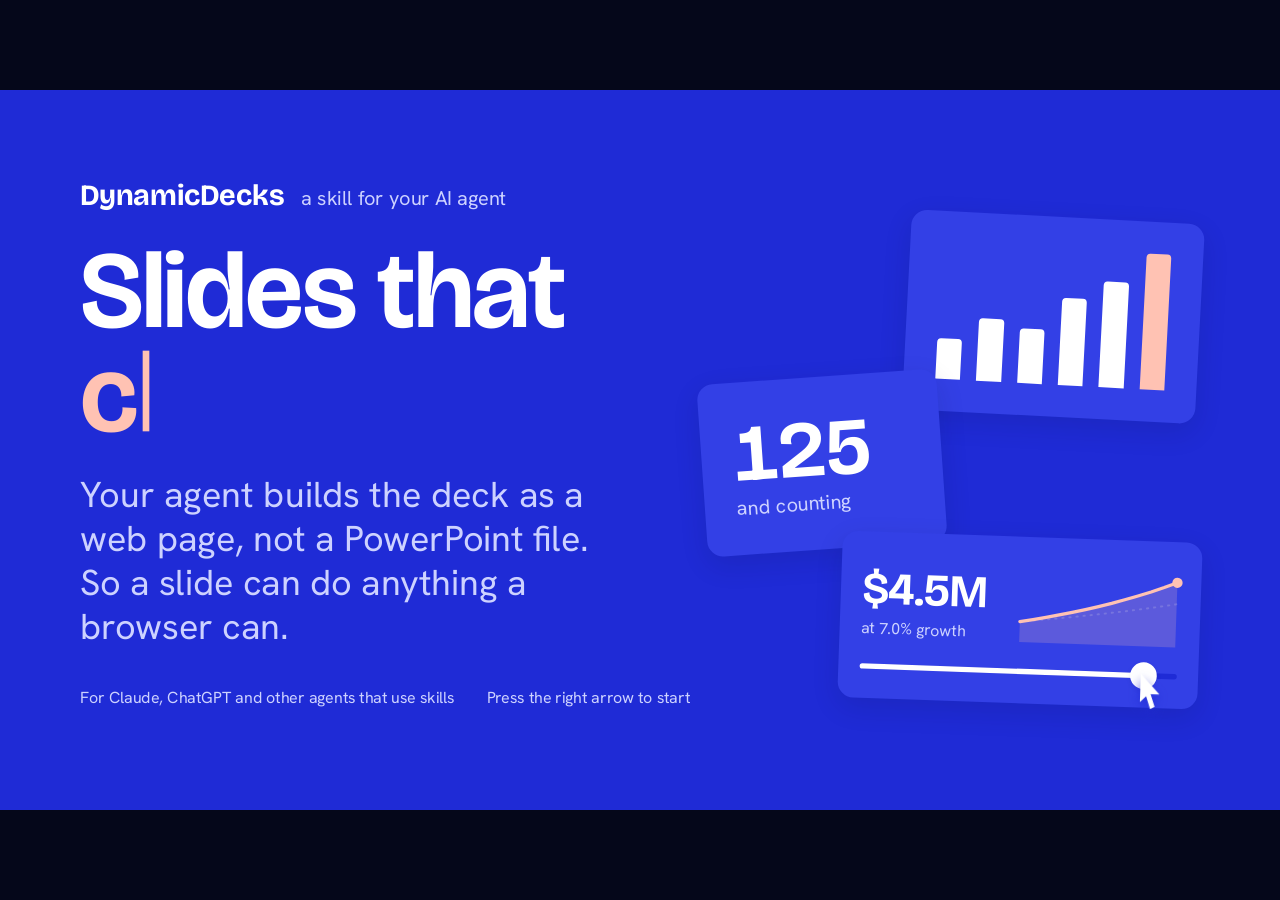
==== examples/dynamic-decks-showcase.html @ 0b154766 "Carry the footer and slide number from the slide master (1.2, item 1) The footer was always "label l" ====
<!doctype html>
<html lang="en" data-theme="default" data-variant="light" data-variants="light dark" data-icons="lucide">
<head>
<meta charset="utf-8">
<meta name="viewport" content="width=device-width, initial-scale=1">
<title>DynamicDecks</title>
<meta name="generator" content="DynamicDecks 1.1.0">
<meta name="deck:footer" content="DynamicDecks">
<meta name="deck:theme" content="default">
<meta name="deck:variant" content="light">
<meta name="deck:icons" content="lucide">
<link rel="icon" href="data:,">
<!-- Built with DynamicDecks 1.1.0. Engine and layouts: MIT License, Copyright (c) 2026 The DynamicDecks authors. The slides are the work of the deck's author. -->
<!-- Icons: Lucide (lucide.dev), ISC License, Copyright (c) Lucide Icons and Contributors -->
<!-- Fonts: Bricolage Grotesque, Hanken Grotesk, JetBrains Mono. SIL Open Font License 1.1 (see fonts/OFL.txt). Free to embed and share. -->
<!-- deck:engine-css --><style id="deck-engine-css">
html, body {
  margin: 0;
  width: 100%;
  height: 100%;
  overflow: hidden;
  background: var(--color-letterbox, #000);
}
body { -webkit-text-size-adjust: 100%; text-size-adjust: 100%; }
.deck {
  position: fixed;
  left: 50%;
  top: 50%;
  width: 1920px;
  height: 1080px;
  overflow: hidden;
  transform: translate(-50%, -50%) scale(var(--deck-scale, 1));
  transform-origin: center center;
  visibility: hidden;            
  contain: layout style;
}
html.deck-ready .deck { visibility: visible; }
.slide {
  position: absolute;
  inset: 0;
  box-sizing: border-box;
  overflow: hidden;
  opacity: 0;
  visibility: hidden;
  z-index: 0;
}
.slide.is-active {
  opacity: 1;
  visibility: visible;
  z-index: 2;
  transition: opacity var(--dur-slide, 0ms) var(--ease-standard, ease);
}
.slide.is-leaving { opacity: 1; visibility: visible; z-index: 1; }
.slide > aside.notes,
.slide > style,
.slide > script { display: none !important; }
[data-step] {
  transition:
    opacity var(--dur-base, 400ms) var(--ease-out, ease-out),
    transform var(--dur-base, 400ms) var(--ease-out, ease-out),
    visibility 0s;
}
[data-step]:not(.is-step-shown) {
  opacity: 0;
  visibility: hidden;
  transform: translateY(var(--space-2, 16px));
  transition: none;
}
[data-step][data-anim]:not(.is-step-shown) { transform: none; }
[data-steps-focus] > [data-step].is-step-shown:not(.is-step-current) {
  opacity: var(--step-dim-opacity, 0.4);
}
html.deck-rest .slide,
html.deck-rest .slide *,
html.deck-rest .slide *::before,
html.deck-rest .slide *::after,
html.deck-no-motion .slide,
html.deck-no-motion .slide *,
html.deck-no-motion .slide *::before,
html.deck-no-motion .slide *::after,
.slide.is-rest,
.slide.is-rest *,
.slide.is-rest *::before,
.slide.is-rest *::after {
  animation: none !important;
  transition: none !important;
}
html.deck-rest [data-step] {
  opacity: 1 !important;
  visibility: visible !important;
  transform: none !important;
}
html.deck-rest [data-steps-focus] > [data-step] { opacity: 1 !important; }
.deck-progress {
  position: absolute;
  left: 0; right: 0; bottom: 0;
  height: var(--progress-height, 6px);
  z-index: 5;
  pointer-events: none;
  background: var(--progress-track, transparent);
}
.deck-progress-bar {
  height: 100%;
  width: 100%;
  transform-origin: left center;
  transform: scaleX(var(--deck-progress, 0));
  background: var(--progress-color, var(--color-accent, currentColor));
  transition: transform var(--dur-base, 300ms) var(--ease-out, ease-out);
}
.deck[data-progress="off"] .deck-progress,
.deck.is-chrome-hidden .deck-progress,
html.deck-embed .deck-progress,
html.deck-rest .deck-progress { display: none; }
html.deck-hide-cursor, html.deck-hide-cursor * { cursor: none !important; }
.deck-ui {
  --ui-bg: #14161b;
  --ui-panel: #1e2128;
  --ui-line: #343946;
  --ui-text: #f1f3f7;
  --ui-muted: #a3aabb;
  --ui-accent: #8fb4ff;
  font: 400 15px/1.5 system-ui, -apple-system, "Segoe UI", Roboto, sans-serif;
  color: var(--ui-text);
  letter-spacing: 0;
}
.deck-ui *, .deck-ui *::before, .deck-ui *::after { box-sizing: border-box; }
.deck-ui button {
  font: inherit;
  color: var(--ui-text);
  background: var(--ui-panel);
  border: 1px solid var(--ui-line);
  border-radius: 8px;
  padding: 6px 12px;
  cursor: pointer;
}
.deck-ui button:hover { border-color: var(--ui-accent); }
.deck-ui button:focus-visible { outline: 2px solid var(--ui-accent); outline-offset: 2px; }
.deck-ui kbd {
  display: inline-block;
  min-width: 1.6em;
  padding: 1px 6px;
  border: 1px solid var(--ui-line);
  border-bottom-width: 2px;
  border-radius: 6px;
  background: var(--ui-panel);
  font: 600 12px/1.5 ui-monospace, SFMono-Regular, Menlo, Consolas, monospace;
  text-align: center;
}
.deck-toast {
  position: fixed;
  left: 50%;
  bottom: 28px;
  transform: translateX(-50%);
  z-index: 60;
  max-width: min(640px, 90vw);
  padding: 10px 16px;
  border-radius: 10px;
  background: var(--ui-bg);
  border: 1px solid var(--ui-line);
  box-shadow: 0 8px 30px rgba(0, 0, 0, 0.35);
  opacity: 0;
  pointer-events: none;
  transition: opacity 160ms ease;
}
.deck-toast.is-visible { opacity: 1; }
.deck-blank {
  position: fixed; inset: 0; z-index: 50;
  background: #000;
  display: none;
}
html.deck-blanked .deck-blank { display: block; }
.deck-notes-overlay {
  position: fixed;
  left: 0; right: 0; bottom: 0;
  z-index: 40;
  max-height: 42vh;
  overflow: auto;
  padding: 16px 24px 20px;
  background: rgba(20, 22, 27, 0.94);
  border-top: 1px solid var(--ui-line);
  display: none;
  font-size: 18px;
  line-height: 1.55;
}
html.deck-show-notes .deck-notes-overlay { display: block; }
.deck-notes-overlay h6 {
  margin: 0 0 6px;
  font: 600 12px/1.4 system-ui, sans-serif;
  color: var(--ui-muted);
}
.deck-notes-body p { margin: 0 0 0.6em; }
.deck-notes-body ul, .deck-notes-body ol { margin: 0 0 0.6em; padding-left: 1.3em; }
.deck-notes-empty { color: var(--ui-muted); }
.deck-help {
  position: fixed; inset: 0; z-index: 70;
  display: none;
  align-items: center; justify-content: center;
  background: rgba(8, 9, 12, 0.72);
}
html.deck-show-help .deck-help { display: flex; }
.deck-help-panel {
  position: relative;
  width: min(720px, 92vw);
  max-height: 88vh;
  overflow: auto;
  padding: 24px 28px;
  border-radius: 14px;
  background: var(--ui-bg);
  border: 1px solid var(--ui-line);
  box-shadow: 0 20px 60px rgba(0, 0, 0, 0.5);
}
.deck-help-panel h2 { margin: 0 40px 14px 0; font: 600 18px/1.3 system-ui, sans-serif; }
.deck-ui .deck-help-close { position: absolute; top: 14px; right: 14px; width: 32px; height: 32px; padding: 0; border-color: transparent; background: transparent; color: var(--ui-muted); font-size: 24px; line-height: 1; }
.deck-ui .deck-help-close:hover { color: var(--ui-text); }
.deck-help-keys {
  display: grid;
  grid-template-columns: max-content 1fr max-content 1fr;
  gap: 8px 14px;
  align-items: center;
  margin: 0 0 18px;
}
.deck-help-keys dt { white-space: nowrap; }
.deck-help-keys dd { margin: 0; color: var(--ui-muted); }
.deck-help-note { margin: 0; color: var(--ui-muted); }
.deck-help-star { color: var(--ui-accent); font-weight: 600; }
@media (max-width: 640px) { .deck-help-keys { grid-template-columns: max-content 1fr; } }
.deck-goto {
  position: fixed; right: 24px; top: 24px; z-index: 60;
  padding: 8px 14px;
  border-radius: 10px;
  background: var(--ui-bg);
  border: 1px solid var(--ui-line);
  display: none;
}
.deck-goto.is-visible { display: block; }
html.deck-edit .deck, html.deck-edit .deck * { cursor: crosshair !important; }
.deck-edit-box {
  position: fixed;
  z-index: 44;
  display: none;
  pointer-events: none;
  border: 2px solid var(--ui-accent);
  border-radius: 3px;
  background: rgba(143, 180, 255, 0.14);
  box-shadow: 0 0 0 1px rgba(8, 9, 12, 0.55);
}
.deck-edit-box.is-copied { animation: deck-edit-flash 420ms ease-out; }
@keyframes deck-edit-flash { from { background: rgba(143, 180, 255, 0.6); } }
.deck-edit-tag {
  position: absolute;
  left: -2px;
  bottom: 100%;
  margin-bottom: 4px;
  padding: 2px 8px;
  border-radius: 4px;
  background: var(--ui-bg);
  border: 1px solid var(--ui-line);
  font-size: 12px;
  line-height: 1.5;
  white-space: nowrap;
  max-width: 70vw;
  overflow: hidden;
  text-overflow: ellipsis;
}
.deck-edit-tag.is-below { bottom: auto; top: 100%; margin: 4px 0 0; }
.deck-edit-bar {
  position: fixed;
  left: 50%;
  bottom: 18px;
  transform: translateX(-50%);
  z-index: 45;
  display: none;
  align-items: center;
  flex-wrap: wrap;
  gap: 8px 12px;
  width: max-content;
  max-width: calc(100vw - 32px);
  padding: 10px 14px;
  border-radius: 12px;
  background: var(--ui-bg);
  border: 1px solid var(--ui-line);
  box-shadow: 0 10px 34px rgba(0, 0, 0, 0.4);
  font-size: 14px;
}
html.deck-edit .deck-edit-bar { display: flex; }
.deck-edit-msg { color: var(--ui-muted); }
.deck-edit-bar.is-blocked .deck-edit-msg { color: #ffc27a; }
.deck-edit-field, .deck-edit-again { display: none; }
.deck-edit-bar.has-ref .deck-edit-field, .deck-edit-bar.has-ref .deck-edit-again { display: inline-block; }
.deck-edit-field {
  flex: 1 1 320px;
  min-width: 220px;
  max-width: 520px;
  padding: 6px 10px;
  font: 13px/1.4 ui-monospace, SFMono-Regular, Menlo, Consolas, monospace;
  color: var(--ui-text);
  background: var(--ui-panel);
  border: 1px solid var(--ui-line);
  border-radius: 8px;
}
.deck-edit-field:focus-visible { outline: 2px solid var(--ui-accent); outline-offset: 1px; }
.deck-edit-bar.is-top { bottom: auto; top: 18px; }
html.deck-overview, html.deck-overview body { overflow: auto; height: auto; min-height: 100%; background: #0d0f13; }
html.deck-overview .deck {
  position: static;
  transform: none;
  width: auto;
  height: auto;
  overflow: visible;
  contain: none;
  display: grid;
  grid-template-columns: repeat(var(--ov-cols, 4), max-content);
  justify-content: center;
  gap: var(--ov-gap, 20px);
  padding: 28px;
  background: none !important;
}
html.deck-overview .slide {
  position: relative;
  inset: auto;
  width: 1920px;
  height: 1080px;
  zoom: var(--ov-zoom, 0.2);
  opacity: 1;
  visibility: visible;
  cursor: pointer;
  outline: calc(1px / var(--ov-zoom, 0.2)) solid #343946;
}
html.deck-overview .slide * { pointer-events: none; }
html.deck-overview .slide.is-ov-selected {
  outline: calc(4px / var(--ov-zoom, 0.2)) solid #8fb4ff;
}
html.deck-overview .deck-progress { display: none; }
html.deck-embed, html.deck-embed body { background: #000; }
html.deck-presenter, html.deck-presenter body { background: #0d0f13; overflow: hidden; }
html.deck-presenter .deck { display: none !important; }
.deck-pv {
  position: fixed; inset: 0;
  display: grid;
  grid-template-columns: minmax(0, 1.75fr) minmax(280px, 1fr);
  grid-template-rows: auto minmax(0, 1fr) auto;
  gap: 14px 18px;
  padding: 14px 18px;
}
.deck-pv-top {
  grid-column: 1 / -1;
  display: flex; align-items: baseline; gap: 22px;
  font-variant-numeric: tabular-nums;
}
.deck-pv-count { font-size: 20px; font-weight: 600; }
.deck-pv-step { color: var(--ui-muted); }
.deck-pv-status { color: var(--ui-muted); font-size: 13px; }
.deck-pv-status.is-linked { color: #7fd69a; }
.deck-pv-spacer { flex: 1; }
.deck-pv-timer { font-size: 30px; font-weight: 600; cursor: pointer; }
.deck-pv-timer.is-paused { color: var(--ui-muted); }
.deck-pv-clock { font-size: 20px; color: var(--ui-muted); }
.deck-pv-main { min-height: 0; display: flex; flex-direction: column; gap: 8px; }
.deck-pv-side { min-height: 0; display: flex; flex-direction: column; gap: 12px; }
.deck-pv-label { font-size: 12px; font-weight: 600; color: var(--ui-muted); }
.deck-pv-frame {
  position: relative;
  width: 100%;
  aspect-ratio: 16 / 9;
  max-height: 100%;
  background: #000;
  border: 1px solid var(--ui-line);
  border-radius: 6px;
  overflow: hidden;
}
.deck-pv-main .deck-pv-frame { flex: 0 1 auto; margin: auto 0; }
.deck-pv-frame iframe {
  position: absolute; inset: 0;
  width: 100%; height: 100%;
  border: 0;
  pointer-events: none;
}
.deck-pv-end {
  position: absolute; inset: 0;
  display: none;
  align-items: center; justify-content: center;
  background: #0d0f13;
  color: var(--ui-muted);
}
.deck-pv-frame.is-end .deck-pv-end { display: flex; }
.deck-pv-notes {
  flex: 1; min-height: 0;
  overflow: auto;
  padding: 12px 16px;
  border: 1px solid var(--ui-line);
  border-radius: 8px;
  background: var(--ui-bg);
  font-size: var(--pv-notes-size, 20px);
  line-height: 1.5;
}
.deck-pv-bottom {
  grid-column: 1 / -1;
  display: flex; align-items: center; gap: 8px; flex-wrap: wrap;
  color: var(--ui-muted); font-size: 13px;
}
@media (max-width: 760px) {
  .deck-pv { grid-template-columns: minmax(0, 1fr); grid-template-rows: auto auto minmax(0, 1fr) auto; }
}
@page { size: 1920px 1080px; margin: 0; }
@media print {
  * { -webkit-print-color-adjust: exact !important; print-color-adjust: exact !important; }
  html, body { width: auto; height: auto; overflow: visible; background: none !important; }
  .deck-ui, .deck-progress { display: none !important; }
  .deck {
    position: static !important;
    transform: none !important;
    width: 1920px !important;
    height: auto !important;
    overflow: visible !important;
    visibility: visible !important;
    display: block !important;
    contain: none;
    padding: 0 !important;
    background: none !important;
  }
  .slide {
    position: relative !important;
    inset: auto !important;
    width: 1920px !important;
    height: 1080px !important;
    zoom: 1 !important;
    opacity: 1 !important;
    visibility: visible !important;
    outline: none !important;
    break-after: page;
    page-break-after: always;
    break-inside: avoid;
  }
  .slide:last-of-type { break-after: auto; page-break-after: auto; }
  .slide, .slide *, .slide *::before, .slide *::after {
    animation: none !important;
    transition: none !important;
  }
  [data-step] { opacity: 1 !important; visibility: visible !important; transform: none !important; }
  html.deck-print-notes .deck { width: auto !important; }
  html.deck-print-notes .deck-np-page {
    break-after: page; page-break-after: always;
    break-inside: avoid;
  }
  html.deck-print-notes .deck-np-page:last-child { break-after: auto; page-break-after: auto; }
  html.deck-print-notes .deck-np-thumb {
    position: relative;
    width: var(--np-w);
    height: calc(var(--np-w) * 9 / 16);
    overflow: hidden;
    contain: strict;   
    border: 1px solid #999;
  }
  html.deck-print-notes .deck-np-thumb > .slide {
    position: absolute !important;
    left: 0; top: 0;
    transform: scale(var(--np-scale));
    transform-origin: top left;
    break-after: auto; page-break-after: auto;
  }
  html.deck-print-notes .deck-np-head {
    margin: 0 0 6pt;
    font: 600 9pt/1.3 system-ui, sans-serif;
    color: #555;
    letter-spacing: 0;
  }
  html.deck-print-notes .deck-np-notes {
    margin-top: 14pt;
    font: 400 12pt/1.5 Georgia, "Times New Roman", serif;
    letter-spacing: 0;
    color: #111;
  }
  html.deck-print-notes .deck-np-notes p { margin: 0 0 8pt; }
}
</style><!-- /deck:engine-css -->
<!-- deck:theme --><style id="deck-theme">
@font-face { font-family: "Bricolage Grotesque"; font-style: normal; font-weight: 200 800; font-display: block; src: url("[data-uri]") format("woff2"); unicode-range: U+0000-00FF, U+0131, U+0152-0153, U+02BB-02BC, U+02C6, U+02DA, U+02DC, U+0304, U+0308, U+0329, U+2000-206F, U+20AC, U+2122, U+2191, U+2193, U+2212, U+2215, U+FEFF, U+FFFD; }
@font-face { font-family: "Hanken Grotesk"; font-style: normal; font-weight: 100 900; font-display: block; src: url("[data-uri]") format("woff2"); unicode-range: U+0000-00FF, U+0131, U+0152-0153, U+02BB-02BC, U+02C6, U+02DA, U+02DC, U+0304, U+0308, U+0329, U+2000-206F, U+20AC, U+2122, U+2191, U+2193, U+2212, U+2215, U+FEFF, U+FFFD; }
@font-face { font-family: "Hanken Grotesk"; font-style: italic; font-weight: 100 900; font-display: block; src: url("[data-uri]") format("woff2"); unicode-range: U+0000-00FF, U+0131, U+0152-0153, U+02BB-02BC, U+02C6, U+02DA, U+02DC, U+0304, U+0308, U+0329, U+2000-206F, U+20AC, U+2122, U+2191, U+2193, U+2212, U+2215, U+FEFF, U+FFFD; }
@font-face { font-family: "JetBrains Mono"; font-style: normal; font-weight: 100 800; font-display: block; src: url("[data-uri]") format("woff2"); unicode-range: U+0000-00FF, U+0131, U+0152-0153, U+02BB-02BC, U+02C6, U+02DA, U+02DC, U+0304, U+0308, U+0329, U+2000-206F, U+20AC, U+2122, U+2191, U+2193, U+2212, U+2215, U+FEFF, U+FFFD; }
:root {
  --color-bg: #F7F8FC;
  --color-surface: #ECEEF7;
  --color-surface-2: #E0E4F2;
  --color-text: #10184A;
  --color-text-muted: #4B5381;
  --color-text-subtle: #666E99;
  --color-border: #D3D8EA;
  --color-accent: #2B3BF0;
  --color-accent-contrast: #FFFFFF;
  --color-accent-soft: #DFE3FF;
  --color-accent-2: #F0522E;
  --color-accent-2-soft: #FFE3DB;
  --color-positive: #0B7D43;
  --color-negative: #C62F2F;
  --color-warning: #9A6500;
  --color-inverse-bg: #1F2BD6;
  --color-inverse-text: #FFFFFF;
  --color-inverse-muted: #CDD2FF;
  --color-inverse-accent: #FFC2B3;
  --color-inverse-border: #5560E8;
  --color-inverse-surface: #3340E6;
  --color-letterbox: #05071A;
  --chart-1: #2B3BF0;
  --chart-2: #EB6834;
  --chart-3: #1BAF7A;
  --chart-4: #EDA100;
  --chart-5: #E87BA4;
  --chart-6: #008300;
  --chart-7: #4A3AA7;
  --chart-8: #E34948;
  --chart-neutral: #B9C0DC;
  --chart-grid: #DCE0EF;
  --chart-axis: #A9B1D1;
  --chart-label: #4B5381;
  --font-display: "Bricolage Grotesque", "Avenir Next", "Segoe UI", system-ui, sans-serif;
  --font-body: "Hanken Grotesk", "Segoe UI", system-ui, -apple-system, sans-serif;
  --font-mono: "JetBrains Mono", ui-monospace, "SF Mono", Menlo, Consolas, monospace;
  --weight-regular: 400;
  --weight-medium: 550;
  --weight-bold: 700;
  --weight-display: 650;
  --text-xs: 24px;
  --text-sm: 30px;
  --text-base: 36px;
  --text-md: 44px;
  --text-lg: 54px;
  --text-xl: 68px;
  --text-2xl: 88px;
  --text-3xl: 120px;
  --text-display: 164px;
  --text-mega: 320px;
  --leading-tight: 1.04;
  --leading-snug: 1.22;
  --leading-normal: 1.42;
  --tracking-display: -0.015em;
  --tracking-tight: -0.022em;
  --tracking-normal: 0em;
  --space-1: 8px;
  --space-2: 16px;
  --space-3: 24px;
  --space-4: 32px;
  --space-5: 48px;
  --space-6: 64px;
  --space-7: 96px;
  --space-8: 128px;
  --frame-x: 120px;
  --frame-left: var(--frame-x);    
  --frame-right: var(--frame-x);
  --frame-top: 88px;
  --frame-bottom: 120px;
  --hero-bottom: 96px;             
  --section-number-gap: auto;      
  --title-gap: 52px;
  --title-size: 72px;
  --title-weight: 650;
  --title-color: var(--color-text);
  --title-measure: 30ch;
  --title-align: start;            
  --hero-justify: flex-end;        
  --eyebrow-color: var(--color-accent);
  --footer-offset: 44px;
  --footer-color: var(--color-text-subtle);
  --footer-size: var(--text-xs);
  --footer-label: block;           
  --footer-number: block;          
  --radius-sm: 6px;
  --radius-md: 14px;
  --radius-lg: 24px;
  --radius-pill: 999px;
  --stroke-hair: 2px;
  --stroke-thin: 3px;
  --stroke-base: 5px;
  --stroke-bold: 8px;
  --shadow-sm: 0 2px 6px rgba(16, 24, 74, 0.08);
  --shadow-md: 0 14px 40px rgba(16, 24, 74, 0.14);
  --icon-sm: 40px;
  --icon-md: 56px;
  --icon-lg: 88px;
  --icon-xl: 140px;
  --icon-stroke: 2;
  --logo-url: none;
  --bg-image: none;
  --bg-panel: none;
  --logo-height: 34px;
  --logo-width: 160px;
  --dur-fast: 160ms;
  --dur-base: 420ms;
  --dur-slow: 900ms;
  --dur-slide: 220ms;
  --dur-count: 1400ms;
  --stagger: 90ms;
  --ease-standard: cubic-bezier(0.4, 0, 0.2, 1);
  --ease-out: cubic-bezier(0.16, 1, 0.3, 1);
  --ease-in-out: cubic-bezier(0.65, 0, 0.35, 1);
  --ease-spring: cubic-bezier(0.34, 1.56, 0.64, 1);
  --ease-bounce: linear(0, 0.004, 0.016, 0.035, 0.063, 0.098, 0.141 13.6%, 0.25, 0.391, 0.563, 0.765, 1, 0.891 40.9%, 0.848, 0.813, 0.785, 0.766, 0.754, 0.75, 0.754, 0.766, 0.785, 0.813, 0.848, 0.891 68.2%, 1 72.7%, 0.973, 0.953, 0.941, 0.938, 0.941, 0.953, 0.973, 1, 0.988, 0.984, 0.988, 1);
  --progress-height: 6px;
  --progress-color: var(--color-accent);
  --progress-track: transparent;
}
:root[data-variant="dark"] {
  --color-bg: #0C1136;
  --color-surface: #161D52;
  --color-surface-2: #1F2868;
  --color-text: #F1F3FF;
  --color-text-muted: #B3BAE6;
  --color-text-subtle: #8A93CC;
  --color-border: #2C3680;
  --color-accent: #8C97FF;
  --color-accent-contrast: #0C1136;
  --color-accent-soft: #1F2A7A;
  --color-accent-2: #FF7C5E;
  --color-accent-2-soft: #4A2333;
  --color-positive: #4CC98A;
  --color-negative: #FF7A7A;
  --color-warning: #F0B43C;
  --color-inverse-bg: #2B3BF0;
  --color-inverse-text: #FFFFFF;
  --color-inverse-muted: #D5D9FF;
  --color-inverse-accent: #FFC2B3;
  --color-inverse-border: #6672F5;
  --color-inverse-surface: #4353F7;
  --color-letterbox: #03051A;
  --chart-1: #5F70FF;
  --chart-2: #D95926;
  --chart-3: #199E70;
  --chart-4: #C98500;
  --chart-5: #D55181;
  --chart-6: #008300;
  --chart-7: #9085E9;
  --chart-8: #E66767;
  --chart-neutral: #3A4488;
  --chart-grid: #232C6C;
  --chart-axis: #4A559E;
  --chart-label: #B3BAE6;
  --shadow-sm: 0 2px 6px rgba(0, 0, 0, 0.3);
  --shadow-md: 0 14px 40px rgba(0, 0, 0, 0.45);
}
</style><!-- /deck:theme -->
<!-- deck:layouts --><style id="deck-layouts">
.deck {
  background: var(--color-bg);
  color: var(--color-text);
  font-family: var(--font-body);
  font-size: var(--text-base);
  font-weight: var(--weight-regular);
  line-height: var(--leading-normal);
  letter-spacing: var(--tracking-normal);
  -webkit-font-smoothing: antialiased;
  -moz-osx-font-smoothing: grayscale;
  text-rendering: optimizeLegibility;
  font-optical-sizing: auto;
}
.deck *, .deck *::before, .deck *::after { box-sizing: border-box; }
.slide {
  display: flex;
  flex-direction: column;
  padding: var(--frame-top) var(--frame-right, var(--frame-x)) var(--frame-bottom) var(--frame-left, var(--frame-x));
  background: var(--color-bg);
  background-image: var(--bg-image, none);
  background-size: cover;
  background-position: center;
  color: var(--color-text);
  font-family: var(--font-body);
  font-size: var(--text-base);
  font-weight: var(--weight-regular);
  line-height: var(--leading-normal);
  letter-spacing: var(--tracking-normal);
}
.slide[data-tone]:not([data-tone="plain"]),
.slide[data-bg="none"] { --bg-image: none; --bg-panel: none; }
.slide:where([data-layout="title"], [data-layout="section"], [data-layout="closing"]):where(:not([data-tone])),
.slide:where([data-bg="title"], [data-bg="section"], [data-bg="closing"]):where(:not([data-tone])),
.slide[data-tone="inverse"] {
  --color-bg: var(--color-inverse-bg);
  --color-surface: var(--color-inverse-surface, var(--color-inverse-border));
  --color-surface-2: var(--color-inverse-border);
  --color-text: var(--color-inverse-text);
  --color-text-muted: var(--color-inverse-muted);
  --color-text-subtle: var(--color-inverse-muted);
  --color-border: var(--color-inverse-border);
  --color-accent: var(--color-inverse-accent);
  --color-accent-contrast: var(--color-inverse-bg);
  --color-accent-soft: var(--color-inverse-border);
  --color-accent-2: var(--color-inverse-accent);
  --title-color: var(--color-inverse-text);
  --eyebrow-color: var(--color-inverse-accent);
  --footer-color: var(--color-inverse-muted);
}
.slide[data-tone="surface"] { --color-bg: var(--color-surface); --color-surface: var(--color-surface-2); }
.slide[data-tone="accent-soft"] { --color-bg: var(--color-accent-soft); --color-surface: var(--color-bg); }
.deck:has(> .slide.is-active:where([data-layout="title"], [data-layout="section"], [data-layout="closing"]):where(:not([data-tone]))) .deck-progress-bar,
.deck:has(> .slide.is-active[data-tone="inverse"]) .deck-progress-bar {
  background: var(--color-inverse-accent);
}
.slide-eyebrow {
  margin: 0 0 var(--space-2);
  font-size: var(--text-sm);
  font-weight: var(--weight-medium);
  line-height: var(--leading-snug);
  color: var(--eyebrow-color);
}
.slide-title {
  margin: 0;
  max-width: var(--title-measure);
  font-family: var(--font-display);
  font-size: var(--title-size);
  font-weight: var(--title-weight);
  line-height: var(--leading-tight);
  letter-spacing: var(--tracking-display);
  color: var(--title-color);
  text-wrap: balance;
}
.slide-subtitle {
  margin: var(--space-3) 0 0;
  max-width: 56ch;
  font-size: var(--text-md);
  line-height: var(--leading-snug);
  color: var(--color-text-muted);
  text-wrap: pretty;
}
.slide-eyebrow, .slide-title, .slide-subtitle, .section-number {
  text-align: var(--title-align, start);
  align-self: var(--title-align, start);
}
.slide:not(:has(> .slide-title)) > .slide-eyebrow { text-align: start; align-self: start; }   
.slide-meta { justify-content: var(--title-align, start); }
.slide[data-layout="closing"] > .slide-body { align-self: var(--title-align, start); }
.slide-body {
  flex: 1 1 auto;
  min-height: 0;
  min-width: 0;
  margin-top: var(--title-gap);
  display: flex;
  flex-direction: column;
  gap: var(--space-4);
}
.slide > .slide-body:first-child,
.slide > aside.notes:first-child + .slide-body { margin-top: 0; }
.slide[data-align="center"] .slide-body { justify-content: center; }
.slide[data-align="bottom"] .slide-body { justify-content: flex-end; }
.slide-footer {
  position: absolute;
  left: var(--frame-left, var(--frame-x));
  right: var(--frame-right, var(--frame-x));
  bottom: var(--footer-offset);
  display: flex;
  align-items: center;
  gap: var(--space-3);
  font-size: var(--footer-size, var(--text-xs));
  line-height: 1;
  color: var(--footer-color);
  pointer-events: none;
}
.slide-footer-text { display: var(--footer-label, block); }
.slide-number { display: var(--footer-number, block); }
.slide-footer-logo {
  flex: none;
  width: var(--logo-width);
  height: var(--logo-height);
  background: var(--logo-url) left center / contain no-repeat;
}
html:not([data-logo]) .slide-footer-logo { display: none; }
.slide-footer-text:empty { display: none; }
.slide-number { margin-left: auto; font-variant-numeric: tabular-nums; font-weight: var(--weight-medium); }
.slide[data-footer="off"] > .slide-footer,
.slide:where([data-layout="title"], [data-layout="section"], [data-layout="closing"], [data-layout="full-bleed"]) > .slide-footer { display: none; }
.slide[data-footer="on"] > .slide-footer { display: flex; }
:where(.slide) h1, :where(.slide) h2, :where(.slide) h3, :where(.slide) h4 { margin: 0; text-wrap: balance; }
:where(.slide) h3 {
  font-family: var(--font-display);
  font-size: var(--text-md);
  font-weight: var(--weight-display);
  line-height: var(--leading-snug);
  letter-spacing: var(--tracking-display);
}
:where(.slide) h4 { font-size: var(--text-base); font-weight: var(--weight-bold); line-height: var(--leading-snug); }
:where(.slide) p { margin: 0; max-width: 64ch; text-wrap: pretty; }
:where(.slide) strong, :where(.slide) b { font-weight: var(--weight-bold); }
:where(.slide) a { color: var(--color-accent); text-decoration-thickness: var(--stroke-hair); text-underline-offset: 0.18em; }
:where(.slide) small { font-size: var(--text-sm); }
:where(.slide) code, :where(.slide) kbd, :where(.slide) samp, :where(.slide) pre { font-family: var(--font-mono); font-size: 0.9em; }
:where(.slide) pre {
  margin: 0;
  padding: var(--space-4) var(--space-5);
  border-radius: var(--radius-md);
  background: var(--color-surface);
  font-size: var(--text-sm);
  line-height: var(--leading-normal);
  overflow: hidden;
  white-space: pre;
  tab-size: 2;
}
:where(.slide) :not(pre) > code {
  padding: 0.08em 0.32em;
  border-radius: var(--radius-sm);
  background: var(--color-surface);
}
.lede {
  font-size: var(--text-lg);
  line-height: var(--leading-snug);
  max-width: 34ch;
  text-wrap: balance;
}
:where(.slide) ul:not([class]), :where(.slide) ol:not([class]) {
  margin: 0;
  padding: 0;
  list-style: none;
  display: flex;
  flex-direction: column;
  gap: var(--space-4);
  font-size: var(--text-md);
  line-height: var(--leading-snug);
}
:where(.slide) ul:not([class]) > li, :where(.slide) ol:not([class]) > li {
  position: relative;
  padding-left: var(--space-6);
  max-width: 44ch;
  text-wrap: pretty;
}
:where(.slide) ul:not([class]) > li::before {
  content: "";
  position: absolute;
  left: 0;
  top: 0.52em;
  width: var(--space-4);
  height: var(--stroke-base);
  border-radius: var(--radius-pill);
  background: var(--color-accent);
}
:where(.slide) ol:not([class]) { counter-reset: deck-ol; }
:where(.slide) ol:not([class]) > li { counter-increment: deck-ol; }
:where(.slide) ol:not([class]) > li::before {
  content: counter(deck-ol);
  position: absolute;
  left: 0;
  top: 0;
  font-family: var(--font-display);
  font-weight: var(--weight-display);
  color: var(--color-accent);
  font-variant-numeric: tabular-nums;
}
:where(.slide) li > ul:not([class]), :where(.slide) li > ol:not([class]) {
  margin-top: var(--space-2);
  gap: var(--space-2);
  font-size: var(--text-base);
  color: var(--color-text-muted);
}
:where(.slide) li > ul:not([class]) > li { padding-left: var(--space-5); }
:where(.slide) li > ul:not([class]) > li::before { width: var(--space-3); height: var(--stroke-thin); background: var(--color-text-subtle); }
.slide[data-layout="title"] { justify-content: var(--hero-justify, flex-end); padding-bottom: var(--hero-bottom, var(--space-7)); }
.slide[data-layout="title"] .slide-eyebrow { font-size: var(--text-md); margin-bottom: var(--space-4); }
.slide[data-layout="title"] .slide-title {
  max-width: none;
  font-size: var(--text-display);
  font-weight: var(--weight-bold);
  line-height: 0.96;
  letter-spacing: var(--tracking-tight);
}
.slide[data-layout="title"] .slide-subtitle { margin-top: var(--space-5); font-size: var(--text-lg); max-width: 38ch; }
.slide-meta {
  margin: var(--space-6) 0 0;
  padding: var(--space-3) 0 0;
  border-top: var(--stroke-hair) solid var(--color-border);
  display: flex;
  flex-wrap: wrap;
  gap: var(--space-2) var(--space-6);
  list-style: none;
  font-size: var(--text-sm);
  color: var(--color-text-muted);
}
.slide-meta > * { margin: 0; padding: 0; max-width: none; }
.slide[data-layout="section"] { justify-content: var(--hero-justify, flex-end); padding-bottom: var(--hero-bottom, var(--space-7)); }
.slide[data-layout="section"] .slide-title {
  max-width: 18ch;
  font-size: var(--text-3xl);
  font-weight: var(--weight-bold);
  line-height: 1;
  letter-spacing: var(--tracking-tight);
}
.slide[data-layout="section"] .slide-subtitle { font-size: var(--text-lg); margin-top: var(--space-4); }
.section-number {
  margin: 0 0 var(--section-number-gap, auto);
  font-family: var(--font-display);
  font-size: var(--text-mega);
  font-weight: var(--weight-bold);
  line-height: 0.8;
  letter-spacing: var(--tracking-tight);
  color: var(--color-accent);
  font-variant-numeric: tabular-nums;
}
.slide[data-layout="bullets"] .slide-body { gap: var(--space-5); }
.slide[data-layout="two-column"] .slide-body {
  display: grid;
  grid-template-columns: 1fr 1fr;
  gap: var(--space-7);
  align-items: start;
}
.slide[data-layout="two-column"][data-split="2-1"] .slide-body { grid-template-columns: 2fr 1fr; }
.slide[data-layout="two-column"][data-split="1-2"] .slide-body { grid-template-columns: 1fr 2fr; }
.slide[data-layout="two-column"][data-align="center"] .slide-body { align-items: center; }
.col { display: flex; flex-direction: column; gap: var(--space-4); min-width: 0; min-height: 0; }
.col > h3 { padding-bottom: var(--space-2); border-bottom: var(--stroke-thin) solid var(--color-text); }
.slide[data-layout="big-number"] .slide-body { justify-content: center; gap: 0; }
.big-number {
  margin: 0;
  font-family: var(--font-display);
  font-size: var(--text-mega);
  font-weight: var(--weight-bold);
  line-height: 0.86;
  letter-spacing: var(--tracking-tight);
  color: var(--color-accent);
  white-space: nowrap;
}
.big-number-label {
  margin: var(--space-5) 0 0;
  max-width: 30ch;
  font-size: var(--text-lg);
  line-height: var(--leading-snug);
  text-wrap: balance;
}
.big-number-context { margin: var(--space-3) 0 0; color: var(--color-text-muted); }
.slide[data-layout="stats"] .slide-body {
  display: grid;
  grid-auto-flow: column;
  grid-auto-columns: minmax(0, 1fr);
  gap: var(--space-6);
  align-items: center;
}
.stat { display: flex; flex-direction: column; gap: var(--space-2); padding-left: var(--space-5); border-left: var(--stroke-thin) solid var(--color-border); }
.stat-value {
  font-family: var(--font-display);
  font-size: var(--text-3xl);
  font-weight: var(--weight-bold);
  line-height: 0.95;
  letter-spacing: var(--tracking-tight);
  white-space: nowrap;
}
.stat-label { font-size: var(--text-base); line-height: var(--leading-snug); color: var(--color-text-muted); max-width: 18ch; }
.stat-delta { font-size: var(--text-sm); font-weight: var(--weight-medium); display: inline-flex; align-items: center; gap: var(--space-1); }
.stat-delta.is-good { color: var(--color-positive); }
.stat-delta.is-bad { color: var(--color-negative); }
.slide[data-layout="cards"] .slide-body {
  display: grid;
  grid-auto-flow: column;
  grid-auto-columns: minmax(0, 1fr);
  gap: var(--space-6);
  align-items: start;
}
.slide[data-layout="cards"][data-cols] .slide-body { grid-auto-flow: row; row-gap: var(--space-6); }
.slide[data-layout="cards"][data-cols="2"] .slide-body { grid-template-columns: repeat(2, minmax(0, 1fr)); }
.slide[data-layout="cards"][data-cols="3"] .slide-body { grid-template-columns: repeat(3, minmax(0, 1fr)); }
.slide[data-layout="cards"][data-cols="4"] .slide-body { grid-template-columns: repeat(4, minmax(0, 1fr)); }
.card {
  display: flex;
  flex-direction: column;
  gap: var(--space-3);
  padding-top: var(--space-4);
  border-top: var(--stroke-base) solid var(--color-text);
  min-width: 0;
}
.card > .icon { margin-bottom: var(--space-2); color: var(--color-accent); }
.card p { font-size: var(--text-base); line-height: var(--leading-snug); color: var(--color-text-muted); }
.slide[data-layout="chart"] .slide-body { display: grid; grid-template-columns: minmax(0, 1fr); gap: var(--space-6); }
.slide[data-layout="chart"][data-split="2-1"] .slide-body { grid-template-columns: minmax(0, 2fr) minmax(0, 1fr); }
.slide[data-layout="chart"][data-split="3-1"] .slide-body { grid-template-columns: minmax(0, 3fr) minmax(0, 1fr); }
.chart-figure { margin: 0; min-width: 0; min-height: 0; height: 100%; display: flex; flex-direction: column; gap: var(--space-3); }
.chart-figure > svg { flex: 1 1 auto; min-height: 0; width: 100%; height: 100%; }
.chart-figure > figcaption, .source { font-size: var(--text-xs); line-height: var(--leading-snug); color: var(--color-text-subtle); max-width: none; }
.chart-figure[data-kind="donut"] { flex-direction: row; align-items: center; justify-content: center; gap: var(--space-7); flex-wrap: wrap; }
.chart-figure[data-kind="donut"] > svg { flex: 0 1 auto; width: auto; height: 100%; max-height: 100%; aspect-ratio: 1; }
.chart-figure[data-kind="donut"] > figcaption { flex-basis: 100%; }
.chart-notes { display: flex; flex-direction: column; justify-content: center; gap: var(--space-4); min-width: 0; }
.slide[data-layout="image"] { --image-width: 50%; padding-right: calc(var(--image-width) + var(--space-7)); }
.slide[data-layout="image"] > .slide-image {
  position: absolute;
  top: 0; right: 0; bottom: 0;
  width: var(--image-width);
  margin: 0;
  background: var(--color-surface);
}
.slide[data-layout="image"] > .slide-image > img,
.slide[data-layout="image"] > .slide-image > svg,
.slide[data-layout="image"] > .slide-image > video { width: 100%; height: 100%; object-fit: cover; display: block; }
.slide[data-layout="image"] > .slide-image > figcaption {
  position: absolute;
  left: var(--space-4); bottom: var(--space-4);
  max-width: calc(100% - var(--space-6));
  padding: var(--space-1) var(--space-2);
  border-radius: var(--radius-sm);
  background: var(--color-bg);
  font-size: var(--text-xs);
  line-height: var(--leading-snug);
  color: var(--color-text-muted);
}
.slide[data-layout="image"] > .slide-footer { right: calc(var(--image-width) + var(--space-7)); }
.slide[data-layout="image"][data-image-side="left"] { padding-right: var(--frame-right, var(--frame-x)); padding-left: calc(var(--image-width) + var(--space-7)); }
.slide[data-layout="image"][data-image-side="left"] > .slide-image { right: auto; left: 0; }
.slide[data-layout="image"][data-image-side="left"] > .slide-footer { right: var(--frame-right, var(--frame-x)); left: calc(var(--image-width) + var(--space-7)); }
.slide[data-layout="image"] .slide-body { justify-content: center; }
.figure { margin: 0; min-height: 0; min-width: 0; height: 100%; display: flex; flex-direction: column; gap: var(--space-2); }
.figure > img, .figure > svg, .figure > video { flex: 1 1 auto; min-height: 0; width: 100%; object-fit: contain; border-radius: var(--radius-md); }
.figure[data-fit="cover"] > img { object-fit: cover; }
.figure > figcaption { font-size: var(--text-xs); color: var(--color-text-subtle); }
.slide[data-layout="quote"] .slide-body { justify-content: center; gap: 0; }
.quote {
  margin: 0;
  max-width: 24ch;
  font-family: var(--font-display);
  font-size: var(--text-2xl);
  font-weight: var(--weight-display);
  line-height: 1.12;
  letter-spacing: var(--tracking-display);
  text-wrap: balance;
}
.quote::before {
  content: "\201C";
  display: block;
  height: 0.5em;
  margin-left: -0.04em;
  font-size: 3.2em;
  line-height: 1;
  color: var(--color-accent);
}
.quote > p { max-width: none; }
.quote-by { margin: var(--space-6) 0 0; font-size: var(--text-md); font-weight: var(--weight-medium); line-height: var(--leading-snug); }
.quote-role { display: block; font-size: var(--text-base); font-weight: var(--weight-regular); color: var(--color-text-muted); }
.slide[data-layout="diagram"] .slide-body { justify-content: center; }
.slide[data-layout="diagram"] .slide-body > svg { flex: 1 1 auto; min-height: 0; width: 100%; height: 100%; }
.slide[data-layout="table"] .slide-body { justify-content: flex-start; }
.table { width: 100%; border-collapse: collapse; font-size: var(--text-base); line-height: var(--leading-snug); }
.table th, .table td { padding: var(--space-3) var(--space-4); text-align: left; vertical-align: middle; }
.table thead th {
  font-size: var(--text-sm);
  font-weight: var(--weight-medium);
  color: var(--color-text-muted);
  border-bottom: var(--stroke-thin) solid var(--color-text);
  vertical-align: bottom;
}
.table tbody th { font-weight: var(--weight-medium); }
.table tbody td, .table tbody th { border-bottom: var(--stroke-hair) solid var(--color-border); }
.table th:first-child, .table td:first-child { padding-left: 0; }
.table .num { text-align: right; font-variant-numeric: tabular-nums; }
.table .is-highlight { background: var(--color-accent-soft); }
.table thead .is-highlight { color: var(--color-text); border-top-left-radius: var(--radius-md); border-top-right-radius: var(--radius-md); }
.table .icon { vertical-align: middle; }
.table[data-size="compact"] { font-size: var(--text-sm); }
.table[data-size="compact"] th, .table[data-size="compact"] td { padding: var(--space-2) var(--space-3); }
.slide[data-layout="timeline"] .slide-body { justify-content: center; }
.timeline {
  --timeline-dot: var(--space-4);
  position: relative;
  margin: 0; padding: 0;
  list-style: none;
  display: grid;
  grid-auto-flow: column;
  grid-auto-columns: minmax(0, 1fr);
  gap: var(--space-5);
}
.timeline::before {
  content: "";
  position: absolute;
  left: 0; right: 0;
  top: calc(var(--timeline-dot) / 2 - var(--stroke-thin) / 2);
  height: var(--stroke-thin);
  background: var(--color-border);
}
.timeline-item { position: relative; padding-top: calc(var(--timeline-dot) + var(--space-4)); display: flex; flex-direction: column; gap: var(--space-2); }
.timeline-item::before {
  content: "";
  position: absolute;
  left: 0; top: 0;
  width: var(--timeline-dot); height: var(--timeline-dot);
  border-radius: 50%;
  background: var(--color-bg);
  border: var(--stroke-base) solid var(--color-text-subtle);
}
.timeline-item.is-done::before { background: var(--color-text-subtle); }
.timeline-item.is-current::before { background: var(--color-accent); border-color: var(--color-accent); }
.timeline-date { font-size: var(--text-sm); font-weight: var(--weight-medium); color: var(--color-accent); }
.timeline-title { font-family: var(--font-display); font-size: var(--text-md); font-weight: var(--weight-display); line-height: var(--leading-snug); letter-spacing: var(--tracking-display); }
.timeline-text { font-size: var(--text-sm); line-height: var(--leading-snug); color: var(--color-text-muted); }
.slide[data-layout="closing"] { justify-content: center; }
.slide[data-layout="closing"] .slide-title {
  max-width: 20ch;
  font-size: var(--text-3xl);
  font-weight: var(--weight-bold);
  line-height: 1;
  letter-spacing: var(--tracking-tight);
}
.slide[data-layout="closing"] .slide-subtitle { font-size: var(--text-lg); margin-top: var(--space-4); }
.slide[data-layout="closing"] .slide-body { flex: 0 0 auto; }
.next-steps { margin: 0; padding: 0; list-style: none; display: flex; flex-direction: column; gap: var(--space-3); font-size: var(--text-md); line-height: var(--leading-snug); }
.next-steps > li { display: flex; align-items: center; gap: var(--space-3); }
.next-steps .icon { color: var(--color-accent); }
.slide[data-layout="full-bleed"] { display: block; padding: 0; }
.icon {
  flex: none;
  display: inline-block;
  width: var(--icon-md);
  height: var(--icon-md);
  color: inherit;
  fill: none;
  stroke-width: var(--icon-stroke);
  vertical-align: middle;
  overflow: visible;
}
.icon--sm { width: var(--icon-sm); height: var(--icon-sm); }
.icon--lg { width: var(--icon-lg); height: var(--icon-lg); }
.icon--xl { width: var(--icon-xl); height: var(--icon-xl); }
.icon--inline { width: 1.05em; height: 1.05em; vertical-align: -0.16em; }
.icon--accent { color: var(--color-accent); }
.icon--duo { --icon-secondary: var(--color-accent-2); }
.icon--accent-2 { color: var(--color-accent-2); }
.icon--muted { color: var(--color-text-subtle); }
.icon--positive { color: var(--color-positive); }
.icon--negative { color: var(--color-negative); }
.icon-badge {
  flex: none;
  display: inline-flex;
  align-items: center;
  justify-content: center;
  width: calc(var(--icon-md) + var(--space-5));
  height: calc(var(--icon-md) + var(--space-5));
  border-radius: var(--radius-md);
  background: var(--color-accent-soft);
  color: var(--color-accent);
}
.callout {
  display: flex;
  align-items: flex-start;
  gap: var(--space-3);
  padding: var(--space-4) var(--space-5);
  border-radius: var(--radius-md);
  background: var(--color-accent-soft);
  font-size: var(--text-base);
  line-height: var(--leading-snug);
}
.callout > .icon { color: var(--color-accent); margin-top: 0.05em; }
.callout[data-tone="accent-2"] { background: var(--color-accent-2-soft); }
.callout[data-tone="accent-2"] > .icon { color: var(--color-accent-2); }
.callout[data-tone="plain"] { background: var(--color-surface); }
.tag {
  display: inline-flex;
  align-items: center;
  gap: var(--space-1);
  padding: 0.2em 0.7em;
  border-radius: var(--radius-pill);
  background: var(--color-surface-2);
  font-size: var(--text-xs);
  font-weight: var(--weight-medium);
  line-height: 1.3;
  white-space: nowrap;
}
.tag[data-tone="accent"] { background: var(--color-accent); color: var(--color-accent-contrast); }
.tag[data-tone="soft"] { background: var(--color-accent-soft); color: var(--color-accent); }
.panel { padding: var(--space-5); border-radius: var(--radius-lg); background: var(--color-surface); }
.legend { margin: 0; padding: 0; list-style: none; display: flex; flex-wrap: wrap; gap: var(--space-2) var(--space-5); font-size: var(--text-sm); line-height: 1.2; color: var(--color-text-muted); }
.legend--column { flex-direction: column; gap: var(--space-3); font-size: var(--text-base); }
.legend--column strong { margin-left: var(--space-2); color: var(--color-text); }
.legend-item { display: inline-flex; align-items: center; gap: var(--space-2); }
.legend-swatch { flex: none; width: var(--space-3); height: var(--space-3); border-radius: var(--radius-sm); background: var(--series, var(--chart-1)); }
.legend-swatch[data-shape="line"] { height: var(--stroke-base); width: var(--space-5); border-radius: var(--radius-pill); }
.flow {
  margin: 0; padding: 0; list-style: none;
  display: grid;
  grid-auto-flow: column;
  grid-auto-columns: minmax(0, 1fr);
  gap: var(--space-6);
  align-items: stretch;
}
.flow-step {
  position: relative;
  display: flex;
  flex-direction: column;
  gap: var(--space-2);
  padding: var(--space-4);
  border-radius: var(--radius-md);
  background: var(--color-surface);
  font-size: var(--text-sm);
  line-height: var(--leading-snug);
  color: var(--color-text-muted);
}
.flow-step > h3, .flow-step > strong { font-family: var(--font-display); font-size: var(--text-base); font-weight: var(--weight-display); color: var(--color-text); }
.flow-step.is-accent { background: var(--color-accent); color: var(--color-accent-contrast); }
.flow-step.is-accent > h3, .flow-step.is-accent > strong, .flow-step.is-accent .icon { color: var(--color-accent-contrast); }
.flow-step + .flow-step::before {
  content: "";
  position: absolute;
  top: 50%;
  left: calc(var(--space-6) * -1 + var(--space-1));
  width: calc(var(--space-6) - var(--space-2));
  height: var(--stroke-thin);
  margin-top: calc(var(--stroke-thin) / -2);
  background: var(--color-text-subtle);
}
.flow-step + .flow-step::after {
  content: "";
  position: absolute;
  top: 50%;
  left: calc(var(--space-2) * -1 - var(--space-1));
  width: var(--space-2);
  height: var(--space-2);
  margin-top: calc(var(--space-2) / -2);
  border-top: var(--stroke-thin) solid var(--color-text-subtle);
  border-right: var(--stroke-thin) solid var(--color-text-subtle);
  transform: rotate(45deg);
}
.series-1 { --series: var(--chart-1); }
.series-2 { --series: var(--chart-2); }
.series-3 { --series: var(--chart-3); }
.series-4 { --series: var(--chart-4); }
.series-5 { --series: var(--chart-5); }
.series-6 { --series: var(--chart-6); }
.series-7 { --series: var(--chart-7); }
.series-8 { --series: var(--chart-8); }
.series-neutral { --series: var(--chart-neutral); }
.series-accent { --series: var(--color-accent); }
.series-accent-2 { --series: var(--color-accent-2); }
svg.chart { display: block; overflow: visible; font-family: var(--font-body); }
.chart text { fill: var(--chart-label); font-size: var(--text-xs); font-variant-numeric: tabular-nums; }
.chart .chart-grid { stroke: var(--chart-grid); stroke-width: var(--stroke-hair); fill: none; }
.chart .chart-axis { stroke: var(--chart-axis); stroke-width: var(--stroke-hair); fill: none; }
.chart .chart-bar { fill: var(--series, var(--chart-1)); }
.chart .chart-line { fill: none; stroke: var(--series, var(--chart-1)); stroke-width: var(--stroke-base); stroke-linecap: round; stroke-linejoin: round; }
.chart .chart-area { fill: var(--series, var(--chart-1)); opacity: 0.12; stroke: none; }
.chart .chart-dot { fill: var(--series, var(--chart-1)); stroke: var(--color-bg); stroke-width: var(--stroke-thin); }
.chart .chart-slice { fill: var(--series, var(--chart-1)); stroke: var(--color-bg); stroke-width: var(--stroke-thin); }
.chart .chart-value { fill: var(--color-text); font-size: var(--text-sm); font-weight: var(--weight-medium); }
.chart .chart-value--on-mark { fill: var(--color-accent-contrast); }
.chart .chart-series-label { fill: var(--color-text); font-size: var(--text-sm); font-weight: var(--weight-medium); }
.chart .chart-category { fill: var(--color-text-muted); font-size: var(--text-sm); }
.chart .chart-center-value { fill: var(--color-text); font-family: var(--font-display); font-size: var(--text-2xl); font-weight: var(--weight-bold); letter-spacing: var(--tracking-tight); }
.chart .chart-center-label { fill: var(--color-text-muted); font-size: var(--text-sm); }
.chart .chart-annotation { fill: var(--color-text); font-size: var(--text-sm); }
.chart .chart-annotation-line { stroke: var(--color-text-subtle); stroke-width: var(--stroke-hair); fill: none; }
.chart .is-muted { --series: var(--chart-neutral); }
svg.diagram { display: block; overflow: visible; font-family: var(--font-body); }
.diagram text { fill: var(--color-text); font-size: var(--text-sm); }
.diagram .node { fill: var(--color-surface); stroke: var(--color-border); stroke-width: var(--stroke-hair); }
.diagram .node--accent { fill: var(--color-accent); stroke: none; }
.diagram .node--accent-2 { fill: var(--color-accent-2); stroke: none; }
.diagram .node--soft { fill: var(--color-accent-soft); stroke: none; }
.diagram .node--outline { fill: none; stroke: var(--color-text); stroke-width: var(--stroke-thin); }
.diagram .node--ghost { fill: none; stroke: var(--color-text-subtle); stroke-width: var(--stroke-hair); stroke-dasharray: 10 10; }
.diagram .edge { fill: none; stroke: var(--color-text-muted); stroke-width: var(--stroke-thin); stroke-linecap: round; stroke-linejoin: round; }
.diagram .edge--accent { stroke: var(--color-accent); }
.diagram .edge--subtle { stroke: var(--color-border); }
.diagram .arrowhead { fill: var(--color-text-muted); stroke: none; }
.diagram .arrowhead--accent { fill: var(--color-accent); }
.diagram .label { fill: var(--color-text); font-size: var(--text-sm); font-weight: var(--weight-medium); }
.diagram .label--title { font-family: var(--font-display); font-size: var(--text-base); font-weight: var(--weight-display); }
.diagram .label--large { font-size: var(--text-lg); }
.diagram .label--muted { fill: var(--color-text-muted); font-weight: var(--weight-regular); }
.diagram .label--small { font-size: var(--text-xs); }
.diagram .label--on-accent { fill: var(--color-accent-contrast); }
.diagram .mark { fill: var(--color-accent); stroke: none; }
.diagram .mark--2 { fill: var(--color-accent-2); }
[data-anim] { --_name: deck-fade; --_dur: var(--dur-base); --_ease: var(--ease-out); }
[data-anim="fade"] { --_name: deck-fade; }
[data-anim="rise"] { --_name: deck-rise; }
[data-anim="drop"] { --_name: deck-drop; }
[data-anim="from-left"] { --_name: deck-from-left; }
[data-anim="from-right"] { --_name: deck-from-right; }
[data-anim="zoom"] { --_name: deck-zoom; }
[data-anim="pop"] { --_name: deck-pop; --_ease: var(--ease-spring); }
[data-anim="bounce"] { --_name: deck-bounce; --_dur: var(--dur-slow); --_ease: var(--ease-bounce); }
[data-anim="wipe"] { --_name: deck-wipe; --_ease: var(--ease-in-out); }
[data-anim="grow-up"] { --_name: deck-grow-up; transform-box: fill-box; transform-origin: 50% 100%; }
[data-anim="grow-right"] { --_name: deck-grow-right; transform-box: fill-box; transform-origin: 0% 50%; }
[data-anim="draw"] { --_name: deck-draw; --_dur: var(--dur-slow); --_ease: var(--ease-in-out); }
[data-anim="travel"] { --_name: deck-travel; --_dur: var(--dur-slow); --_ease: var(--ease-in-out); offset-distance: 100%; offset-rotate: 0deg; }
[data-anim-speed="fast"] { --_dur: var(--dur-fast); }
[data-anim-speed="slow"] { --_dur: var(--dur-slow); }
.slide.is-entered [data-anim]:not([data-step], [data-step] *),
.slide.is-entered [data-step].is-step-shown[data-anim],
.slide.is-entered [data-step].is-step-shown [data-anim] {
  animation: var(--_name) var(--anim-dur, var(--_dur)) var(--_ease) calc(var(--anim-delay, 0ms) + var(--i, 0) * var(--stagger)) backwards;
}
@keyframes deck-fade { from { opacity: 0; } }
@keyframes deck-rise { from { opacity: 0; transform: translateY(var(--space-5)); } }
@keyframes deck-drop { from { opacity: 0; transform: translateY(calc(var(--space-5) * -1)); } }
@keyframes deck-from-left { from { opacity: 0; transform: translateX(calc(var(--space-7) * -1)); } }
@keyframes deck-from-right { from { opacity: 0; transform: translateX(var(--space-7)); } }
@keyframes deck-zoom { from { opacity: 0; transform: scale(0.86); } }
@keyframes deck-pop { from { opacity: 0; transform: scale(0.5); } }
@keyframes deck-bounce { from { opacity: 0; transform: translateY(calc(var(--space-8) * -2)); } 12% { opacity: 1; } }
@keyframes deck-wipe { from { clip-path: inset(0 100% 0 0); } to { clip-path: inset(0 0 0 0); } }
@keyframes deck-grow-up { from { transform: scaleY(0); } }
@keyframes deck-grow-right { from { transform: scaleX(0); } }
@keyframes deck-travel { from { offset-distance: 0%; } }
@keyframes deck-draw { from { stroke-dasharray: 1; stroke-dashoffset: 1; } to { stroke-dasharray: 1; stroke-dashoffset: 0; } }
.deck-type-ch { position: relative; }
.deck-typing .deck-type-ch:not(.is-typed) { visibility: hidden; }
.deck-type-ch.is-caret::after {
  content: "";
  position: absolute;
  left: 100%;
  top: 0.1em;
  bottom: 0.1em;
  width: max(0.06em, var(--stroke-thin));
  margin-left: 0.05em;
  background: var(--color-accent);
  animation: deck-caret calc(var(--dur-base) * 2) steps(1) infinite;
}
@keyframes deck-caret { 50% { opacity: 0; } }
.grid-2, .grid-3, .grid-4 { display: grid; gap: var(--gap, var(--space-6)); min-width: 0; }
.grid-2 { grid-template-columns: repeat(2, minmax(0, 1fr)); }
.grid-3 { grid-template-columns: repeat(3, minmax(0, 1fr)); }
.grid-4 { grid-template-columns: repeat(4, minmax(0, 1fr)); }
.stack { display: flex; flex-direction: column; gap: var(--gap, var(--space-4)); min-width: 0; }
.row { display: flex; flex-direction: row; align-items: center; gap: var(--gap, var(--space-3)); min-width: 0; }
.fill { flex: 1 1 auto; min-height: 0; min-width: 0; }
.center { display: flex; align-items: center; justify-content: center; }
.push-down { margin-top: auto; }
.text-xs { font-size: var(--text-xs); }
.text-sm { font-size: var(--text-sm); }
.text-base { font-size: var(--text-base); }
.text-md { font-size: var(--text-md); }
.text-lg { font-size: var(--text-lg); }
.text-xl { font-size: var(--text-xl); }
.text-2xl { font-size: var(--text-2xl); }
.text-3xl { font-size: var(--text-3xl); }
.text-muted { color: var(--color-text-muted); }
.text-subtle { color: var(--color-text-subtle); }
.text-accent { color: var(--color-accent); }
.text-accent-2 { color: var(--color-accent-2); }
.text-positive { color: var(--color-positive); }
.text-negative { color: var(--color-negative); }
.font-display { font-family: var(--font-display); letter-spacing: var(--tracking-display); font-weight: var(--weight-display); line-height: var(--leading-tight); }
.font-mono { font-family: var(--font-mono); }
.weight-medium { font-weight: var(--weight-medium); }
.weight-bold { font-weight: var(--weight-bold); }
.tabular { font-variant-numeric: tabular-nums; }
.nowrap { white-space: nowrap; }
.balance { text-wrap: balance; }
.measure-none { max-width: none !important; }
</style><!-- /deck:layouts -->
<!-- deck:custom -->
<style data-deck>
  /* The sentence you could ask your agent with, shown under each demo slide */
  .ask {
    display: flex;
    align-items: center;
    gap: var(--space-2);
    align-self: flex-start;
    margin-top: auto;
    max-width: none;
    white-space: nowrap;
    padding: var(--space-2) var(--space-4) var(--space-2) var(--space-3);
    border-radius: var(--radius-pill);
    background: var(--color-accent-soft);
    font-size: var(--text-xs);
    line-height: var(--leading-snug);
  }
  .ask .icon { color: var(--color-accent); }
  .ask b { font-weight: var(--weight-bold); color: var(--color-accent); }
</style>
<!-- /deck:custom -->
</head>
<body>
<!-- deck:icons --><svg id="deck-icons" xmlns="http://www.w3.org/2000/svg" width="0" height="0" style="position:absolute" aria-hidden="true" focusable="false"><symbol id="icon-app-window" viewBox="0 0 24 24"><g fill="none" stroke="currentColor" stroke-linecap="round" stroke-linejoin="round"><rect height="16" rx="2" width="20" x="2" y="4"/><path d="M10 4v4"/><path d="M2 8h20"/><path d="M6 4v4"/></g></symbol><symbol id="icon-arrow-down" viewBox="0 0 24 24"><g fill="none" stroke="currentColor" stroke-linecap="round" stroke-linejoin="round"><path d="M12 5v14"/><path d="m19 12-7 7-7-7"/></g></symbol><symbol id="icon-bot" viewBox="0 0 24 24"><g fill="none" stroke="currentColor" stroke-linecap="round" stroke-linejoin="round"><path d="M12 8V4H8"/><rect height="12" rx="2" width="16" x="4" y="8"/><path d="M2 14h2"/><path d="M20 14h2"/><path d="M15 13v2"/><path d="M9 13v2"/></g></symbol><symbol id="icon-download" viewBox="0 0 24 24"><g fill="none" stroke="currentColor" stroke-linecap="round" stroke-linejoin="round"><path d="M12 15V3"/><path d="M21 15v4a2 2 0 0 1-2 2H5a2 2 0 0 1-2-2v-4"/><path d="m7 10 5 5 5-5"/></g></symbol><symbol id="icon-file-code" viewBox="0 0 24 24"><g fill="none" stroke="currentColor" stroke-linecap="round" stroke-linejoin="round"><path d="M6 22a2 2 0 0 1-2-2V4a2 2 0 0 1 2-2h8a2.4 2.4 0 0 1 1.704.706l3.588 3.588A2.4 2.4 0 0 1 20 8v12a2 2 0 0 1-2 2z"/><path d="M14 2v5a1 1 0 0 0 1 1h5"/><path d="M10 12.5 8 15l2 2.5"/><path d="m14 12.5 2 2.5-2 2.5"/></g></symbol><symbol id="icon-keyboard" viewBox="0 0 24 24"><g fill="none" stroke="currentColor" stroke-linecap="round" stroke-linejoin="round"><path d="M10 8h.01"/><path d="M12 12h.01"/><path d="M14 8h.01"/><path d="M16 12h.01"/><path d="M18 8h.01"/><path d="M6 8h.01"/><path d="M7 16h10"/><path d="M8 12h.01"/><rect height="16" rx="2" width="20" x="2" y="4"/></g></symbol><symbol id="icon-layout-grid" viewBox="0 0 24 24"><g fill="none" stroke="currentColor" stroke-linecap="round" stroke-linejoin="round"><rect height="7" rx="1" width="7" x="3" y="3"/><rect height="7" rx="1" width="7" x="14" y="3"/><rect height="7" rx="1" width="7" x="14" y="14"/><rect height="7" rx="1" width="7" x="3" y="14"/></g></symbol><symbol id="icon-message-square" viewBox="0 0 24 24"><g fill="none" stroke="currentColor" stroke-linecap="round" stroke-linejoin="round"><path d="M22 17a2 2 0 0 1-2 2H6.828a2 2 0 0 0-1.414.586l-2.202 2.202A.71.71 0 0 1 2 21.286V5a2 2 0 0 1 2-2h16a2 2 0 0 1 2 2z"/></g></symbol><symbol id="icon-monitor-play" viewBox="0 0 24 24"><g fill="none" stroke="currentColor" stroke-linecap="round" stroke-linejoin="round"><path d="M15.033 9.44a.647.647 0 0 1 0 1.12l-4.065 2.352a.645.645 0 0 1-.968-.56V7.648a.645.645 0 0 1 .967-.56z"/><path d="M12 17v4"/><path d="M8 21h8"/><rect height="14" rx="2" width="20" x="2" y="3"/></g></symbol><symbol id="icon-moon" viewBox="0 0 24 24"><g fill="none" stroke="currentColor" stroke-linecap="round" stroke-linejoin="round"><path d="M20.985 12.486a9 9 0 1 1-9.473-9.472c.405-.022.617.46.402.803a6 6 0 0 0 8.268 8.268c.344-.215.825-.004.803.401"/></g></symbol><symbol id="icon-mouse-pointer-click" viewBox="0 0 24 24"><g fill="none" stroke="currentColor" stroke-linecap="round" stroke-linejoin="round"><path d="M14 4.1 12 6"/><path d="m5.1 8-2.9-.8"/><path d="m6 12-1.9 2"/><path d="M7.2 2.2 8 5.1"/><path d="M9.037 9.69a.498.498 0 0 1 .653-.653l11 4.5a.5.5 0 0 1-.074.949l-4.349 1.041a1 1 0 0 0-.74.739l-1.04 4.35a.5.5 0 0 1-.95.074z"/></g></symbol><symbol id="icon-palette" viewBox="0 0 24 24"><g fill="none" stroke="currentColor" stroke-linecap="round" stroke-linejoin="round"><path d="M12 22a1 1 0 0 1 0-20 10 9 0 0 1 10 9 5 5 0 0 1-5 5h-2.25a1.75 1.75 0 0 0-1.4 2.8l.3.4a1.75 1.75 0 0 1-1.4 2.8z"/><circle cx="13.5" cy="6.5" fill="currentColor" r=".5"/><circle cx="17.5" cy="10.5" fill="currentColor" r=".5"/><circle cx="6.5" cy="12.5" fill="currentColor" r=".5"/><circle cx="8.5" cy="7.5" fill="currentColor" r=".5"/></g></symbol><symbol id="icon-presentation" viewBox="0 0 24 24"><g fill="none" stroke="currentColor" stroke-linecap="round" stroke-linejoin="round"><path d="M2 3h20"/><path d="M21 3v11a2 2 0 0 1-2 2H5a2 2 0 0 1-2-2V3"/><path d="m7 21 5-5 5 5"/></g></symbol><symbol id="icon-printer" viewBox="0 0 24 24"><g fill="none" stroke="currentColor" stroke-linecap="round" stroke-linejoin="round"><path d="M6 18H4a2 2 0 0 1-2-2v-5a2 2 0 0 1 2-2h16a2 2 0 0 1 2 2v5a2 2 0 0 1-2 2h-2"/><path d="M6 9V3a1 1 0 0 1 1-1h10a1 1 0 0 1 1 1v6"/><rect height="8" rx="1" width="12" x="6" y="14"/></g></symbol><symbol id="icon-square-mouse-pointer" viewBox="0 0 24 24"><g fill="none" stroke="currentColor" stroke-linecap="round" stroke-linejoin="round"><path d="M12.034 12.681a.498.498 0 0 1 .647-.647l9 3.5a.5.5 0 0 1-.033.943l-3.444 1.068a1 1 0 0 0-.66.66l-1.067 3.443a.5.5 0 0 1-.943.033z"/><path d="M21 11V5a2 2 0 0 0-2-2H5a2 2 0 0 0-2 2v14a2 2 0 0 0 2 2h6"/></g></symbol><symbol id="icon-sun" viewBox="0 0 24 24"><g fill="none" stroke="currentColor" stroke-linecap="round" stroke-linejoin="round"><circle cx="12" cy="12" r="4"/><path d="M12 2v2"/><path d="M12 20v2"/><path d="m4.93 4.93 1.41 1.41"/><path d="m17.66 17.66 1.41 1.41"/><path d="M2 12h2"/><path d="M20 12h2"/><path d="m6.34 17.66-1.41 1.41"/><path d="m19.07 4.93-1.41 1.41"/></g></symbol><symbol id="icon-trending-down" viewBox="0 0 24 24"><g fill="none" stroke="currentColor" stroke-linecap="round" stroke-linejoin="round"><path d="M16 17h6v-6"/><path d="m22 17-8.5-8.5-5 5L2 7"/></g></symbol><symbol id="icon-trending-up" viewBox="0 0 24 24"><g fill="none" stroke="currentColor" stroke-linecap="round" stroke-linejoin="round"><path d="M16 7h6v6"/><path d="m22 7-8.5 8.5-5-5L2 17"/></g></symbol><symbol id="icon-truck" viewBox="0 0 24 24"><g fill="none" stroke="currentColor" stroke-linecap="round" stroke-linejoin="round"><path d="M14 18V6a2 2 0 0 0-2-2H4a2 2 0 0 0-2 2v11a1 1 0 0 0 1 1h2"/><path d="M15 18H9"/><path d="M19 18h2a1 1 0 0 0 1-1v-3.65a1 1 0 0 0-.22-.624l-3.48-4.35A1 1 0 0 0 17.52 8H14"/><circle cx="17" cy="18" r="2"/><circle cx="7" cy="18" r="2"/></g></symbol><symbol id="icon-wifi-off" viewBox="0 0 24 24"><g fill="none" stroke="currentColor" stroke-linecap="round" stroke-linejoin="round"><path d="M12 20h.01"/><path d="M8.5 16.429a5 5 0 0 1 7 0"/><path d="M5 12.859a10 10 0 0 1 5.17-2.69"/><path d="M19 12.859a10 10 0 0 0-2.007-1.523"/><path d="M2 8.82a15 15 0 0 1 4.177-2.643"/><path d="M22 8.82a15 15 0 0 0-11.288-3.764"/><path d="m2 2 20 20"/></g></symbol></svg><!-- /deck:icons -->
<!-- deck:content -->
<main class="deck">


<section class="slide" data-layout="full-bleed" data-tone="inverse" id="hero">
  <div class="hero-copy">
    <p class="hero-kicker">DynamicDecks <span>a skill for your AI agent</span></p>
    <h1 class="hero-title">Slides that <span class="hero-word">move.</span></h1>
    <p class="hero-sub">Your agent builds the deck as a web page, not a PowerPoint file. So a slide can do anything a browser can.</p>
    <ul class="hero-meta">
      <li>For Claude, ChatGPT and other agents that use skills</li>
      <li>Press the right arrow to start</li>
    </ul>
  </div>
  <div class="hero-stage" aria-hidden="true">
    <div class="hero-card hero-bars"><i></i><i></i><i></i><i></i><i></i><i></i></div>
    <div class="hero-card hero-count"><b class="hero-num">128</b><span>and counting</span></div>
    <div class="hero-card hero-whatif">
      <div class="hero-result">
        <p class="hero-out"><b>$3.3M</b><span>at 4.2% growth</span></p>
        <svg class="hero-curve" viewBox="0 0 250 130"><path class="hero-plan" d=""/><path class="hero-area" d=""/><path class="hero-line" d=""/><circle r="8"/></svg>
      </div>
      <div class="hero-slider"><i class="hero-fill"></i><i class="hero-knob"></i><span class="hero-cursor"><i></i></span></div>
    </div>
  </div>
  <aside class="notes">
    <p>DynamicDecks is a skill you add to an AI agent such as Claude or ChatGPT. When you ask for a presentation, the agent writes it as one HTML file instead of a PowerPoint file.</p>
    <p>Because the deck is a web page, slides can move, count, type and react. The rest of this deck shows what that looks like.</p>
  </aside>
  <style data-slide-scope>
    & { display: grid; grid-template-columns: 1.25fr 1fr; align-items: center; align-content: center; padding: 0 var(--frame-x); }
    .hero-copy { display: flex; flex-direction: column; gap: var(--space-4); }
    .hero-kicker { font-family: var(--font-display); font-size: var(--text-md); font-weight: var(--weight-bold); }
    .hero-kicker span { margin-left: var(--space-2); font-family: var(--font-body); font-size: var(--text-sm); font-weight: var(--weight-regular); color: var(--color-text-muted); }
    .hero-title {
      font-family: var(--font-display);
      font-size: var(--text-display);
      font-weight: var(--weight-display);
      line-height: 0.96;
      letter-spacing: var(--tracking-display);
    }
    .hero-word { display: block; min-height: 1em; color: var(--color-accent); }
    .hero-word.is-live::after {
      content: "";
      display: inline-block;
      width: 0.06em;
      height: 0.74em;
      margin-left: 0.06em;
      background: currentColor;
      animation: hero-caret calc(var(--dur-base) * 2) steps(1) infinite;
    }
    @keyframes hero-caret { 50% { opacity: 0; } }
    .hero-sub { max-width: 27ch; font-size: var(--text-lg); line-height: var(--leading-snug); color: var(--color-text-muted); }
    .hero-meta { display: flex; gap: var(--space-5); margin-top: var(--space-3); padding: 0; list-style: none; font-size: var(--text-xs); color: var(--color-text-muted); }

    .hero-stage { position: relative; height: 760px; }
    .hero-card {
      position: absolute;
      border-radius: var(--radius-lg);
      background: var(--color-surface);
      box-shadow: var(--shadow-md);
      rotate: var(--tilt);
    }
    &.is-entered .hero-card { animation: hero-float calc(var(--dur-slow) * var(--beat)) var(--ease-in-out) infinite alternate; }
    @keyframes hero-float { from { translate: 0 calc(var(--space-3) * -1); } to { translate: 0 var(--space-3); } }

    .hero-bars { --tilt: 3deg; --beat: 3; right: 0; top: 30px; width: 440px; height: 300px; display: flex; align-items: flex-end; gap: var(--space-3); padding: var(--space-5); }
    .hero-bars i { flex: 1; height: var(--h); border-radius: var(--radius-sm) var(--radius-sm) 0 0; background: var(--color-text); transform-origin: 50% 100%; }
    .hero-bars i:nth-child(1) { --h: 30%; } .hero-bars i:nth-child(2) { --h: 46%; } .hero-bars i:nth-child(3) { --h: 40%; }
    .hero-bars i:nth-child(4) { --h: 64%; } .hero-bars i:nth-child(5) { --h: 78%; } .hero-bars i:nth-child(6) { --h: 100%; background: var(--color-accent); }
    &.is-entered .hero-bars i { animation: hero-bar calc(var(--dur-slow) * 1.6) var(--ease-in-out) infinite alternate; animation-delay: calc(var(--stagger) * var(--n, 0)); }
    .hero-bars i:nth-child(2) { --n: 1; } .hero-bars i:nth-child(3) { --n: 2; } .hero-bars i:nth-child(4) { --n: 3; } .hero-bars i:nth-child(5) { --n: 4; } .hero-bars i:nth-child(6) { --n: 5; }
    @keyframes hero-bar { from { transform: scaleY(0.55); } to { transform: scaleY(1); } }

    .hero-count { --tilt: -4deg; --beat: 2.4; left: 0; top: 270px; width: 360px; padding: var(--space-5); display: flex; flex-direction: column; }
    .hero-num { font-family: var(--font-display); font-size: var(--text-3xl); font-weight: var(--weight-display); line-height: 1; font-variant-numeric: tabular-nums; }
    .hero-count span { font-size: var(--text-sm); color: var(--color-text-muted); }

    /* A what-if in miniature: the cursor drags the slider, the figure and the curve follow.
       --v is the slider's position; the script moves it, and 62% is the still frame. */
    .hero-whatif { --tilt: 2deg; --beat: 3.6; --v: 62%; right: 0; bottom: 0; width: 540px; padding: var(--space-4); display: flex; flex-direction: column; gap: var(--space-3); }
    .hero-result { display: flex; align-items: flex-end; gap: var(--space-3); }
    .hero-out { flex: none; width: 210px; display: flex; flex-direction: column; gap: var(--space-1); }
    .hero-out b { font-family: var(--font-display); font-size: var(--text-xl); font-weight: var(--weight-display); line-height: 1; letter-spacing: var(--tracking-display); font-variant-numeric: tabular-nums; }
    .hero-out span { font-size: var(--text-xs); color: var(--color-text-muted); font-variant-numeric: tabular-nums; }
    .hero-curve { flex: 1 1 auto; min-width: 0; height: 130px; overflow: visible; }
    .hero-plan { fill: none; stroke: var(--color-border); stroke-width: var(--stroke-thin); stroke-dasharray: 2 9; stroke-linecap: round; }
    .hero-area { fill: var(--color-accent); opacity: 0.2; }
    .hero-line { fill: none; stroke: var(--color-accent); stroke-width: var(--stroke-base); stroke-linecap: round; stroke-linejoin: round; }
    .hero-curve circle { fill: var(--color-accent); }
    .hero-slider { position: relative; height: var(--space-4); }
    .hero-slider::before, .hero-fill { content: ""; position: absolute; left: 0; top: 50%; height: var(--space-1); margin-top: calc(var(--space-1) / -2); border-radius: var(--radius-pill); }
    .hero-slider::before { right: 0; background: var(--color-bg); }
    .hero-fill { width: var(--v); background: var(--color-text); }
    .hero-knob { position: absolute; left: var(--v); top: 50%; width: var(--space-4); height: var(--space-4); margin: calc(var(--space-4) / -2); border-radius: 50%; background: var(--color-text); box-shadow: var(--shadow-sm); transition: scale var(--dur-fast) var(--ease-out); }
    .hero-slider.is-held .hero-knob { scale: 1.25; }
    /* The pointer is a clipped shape, tip at its top-left corner, so it can be solid and take a shadow.
       It sits on the knob; --away is how far it has drifted off (1 = parked, the still frame). */
    .hero-cursor { --away: 1; position: absolute; left: var(--v); top: 50%; z-index: 2; translate: calc(var(--away) * 44px - 4px) calc(var(--away) * 34px - 3px); filter: drop-shadow(0 var(--space-1) var(--space-1) color-mix(in srgb, var(--color-bg) 80%, transparent)); }
    .hero-cursor i { display: block; width: 48px; height: 64px; background: var(--color-text); clip-path: polygon(0 0, 0 78%, 22% 61%, 38% 96%, 54% 89%, 38% 55%, 70% 55%); transform-origin: 0 0; transition: scale var(--dur-fast) var(--ease-out); }
    .hero-slider.is-held .hero-cursor i { scale: 0.86; }
  </style>
  <script data-slide-scope type="text/x-deck">
    // The last word of the title retypes itself, the number card keeps counting,
    // and a cursor drags a slider back and forth while a forecast follows it.
    const word = slide.querySelector('.hero-word');
    const num = slide.querySelector('.hero-num');
    const WORDS = ['move.', 'count.', 'type.', 'react.', 'explain.'];
    const TOP = 128;

    const card = slide.querySelector('.hero-whatif');
    const slider = slide.querySelector('.hero-slider');
    const cursor = slide.querySelector('.hero-cursor');
    const out = slide.querySelector('.hero-out');
    const RESTING = 0.62;                                  // where the slider sits in the still frame
    const START = 2, MONTHS = 12, FLOOR = 1, CEILING = 5.2; // millions; the bottom and top of the little chart
    const rateAt = (v) => -0.02 + v * 0.10;                // slider 0..1 is -2% to 8% a month
    const curve = (rate) => Array.from({ length: MONTHS + 1 }, (_, m) => START * Math.pow(1 + rate, m));
    const px = (m) => 4 + 242 * m / MONTHS, py = (value) => 124 - 116 * (Math.min(value, CEILING) - FLOOR) / (CEILING - FLOOR);
    const trace = (values) => values.map((value, m) => (m ? 'L' : 'M') + px(m).toFixed(1) + ' ' + py(value).toFixed(1)).join(' ');
    const ease = (p) => p * p * (3 - 2 * p);
    const part = (u, from, to) => Math.max(0, Math.min(1, (u - from) / (to - from)));
    slide.querySelector('.hero-plan').setAttribute('d', trace(curve(rateAt(RESTING))));

    function whatIf(v) {                     // v: slider position 0..1. Everything else follows from it.
      const values = curve(rateAt(v)), end = values[MONTHS];
      card.style.setProperty('--v', (v * 100).toFixed(1) + '%');
      out.querySelector('b').textContent = '$' + end.toFixed(1) + 'M';
      out.querySelector('span').textContent = 'at ' + (rateAt(v) * 100).toFixed(1) + '% growth';
      slide.querySelector('.hero-line').setAttribute('d', trace(values));
      slide.querySelector('.hero-area').setAttribute('d', trace(values) + ' L246 128 L4 128 Z');
      const dot = slide.querySelector('.hero-curve circle');
      dot.setAttribute('cx', px(MONTHS)); dot.setAttribute('cy', py(end));
    }
    // One pass of the cursor: come in, press, drag up, drag down, return, let go.
    const STOPS = [[0.12, RESTING], [0.36, 0.96], [0.44, 0.96], [0.70, 0.10], [0.77, 0.10], [0.92, RESTING]];
    function demo(u) {                       // u: 0..1 through one pass
      let v = RESTING;
      for (let i = 1; i < STOPS.length; i++) {
        if (u >= STOPS[i - 1][0] && u <= STOPS[i][0]) v = STOPS[i - 1][1] + (STOPS[i][1] - STOPS[i - 1][1]) * ease(part(u, STOPS[i - 1][0], STOPS[i][0]));
      }
      whatIf(v);
      slider.classList.toggle('is-held', u > 0.10 && u < 0.94);
      cursor.style.setProperty('--away', (u < 0.5 ? 1 - ease(part(u, 0.01, 0.10)) : ease(part(u, 0.94, 1))).toFixed(3));
    }

    function still() {                       // the finished frame
      word.textContent = WORDS[0];
      word.classList.remove('is-live');
      num.textContent = TOP;
      whatIf(RESTING);
      slider.classList.remove('is-held');
      cursor.style.removeProperty('--away');
    }
    still();
    slide.addEventListener('deck:rest', still);

    slide.addEventListener('deck:enter', () => {
      const hold = deck.ms('--dur-slow') * 1.5, perType = deck.ms('--dur-fast') * 0.55, perErase = perType / 2;
      const parts = WORDS.map((w, i) => {
        const next = WORDS[(i + 1) % WORDS.length];
        return { w, next, erase: w.length * perErase, type: next.length * perType };
      });
      const cycle = parts.reduce((sum, p) => sum + hold + p.erase + p.type, 0);
      const countFor = deck.ms('--dur-count') * 1.6, countEvery = countFor * 1.5;
      const passEvery = deck.ms('--dur-slow') * 6;
      word.classList.add('is-live');
      deck.loop(slide, (t) => {
        let u = t % cycle, text = WORDS[0];
        for (const p of parts) {
          if (u < hold) { text = p.w; break; }
          u -= hold;
          if (u < p.erase) { text = p.w.slice(0, p.w.length - Math.ceil(u / perErase)); break; }
          u -= p.erase;
          if (u < p.type) { text = p.next.slice(0, Math.ceil(u / perType)); break; }
          u -= p.type;
        }
        word.textContent = text || '​';
        const c = Math.min(1, (t % countEvery) / countFor);
        num.textContent = Math.round(TOP * (1 - Math.pow(1 - c, 3)));
        demo((t % passEvery) / passEvery);
      });
    });
  </script>
</section>


<section class="slide" id="skill">
  <p class="slide-eyebrow">What it is</p>
  <h2 class="slide-title">A skill for your agent, not another app</h2>
  <div class="slide-body">
    <div class="pipe" data-stagger>
      <article class="pipe-stop" data-anim="rise">
        <span class="icon-badge"><svg class="icon" aria-hidden="true"><use href="#icon-message-square"/></svg></span>
        <h3>You describe the deck</h3>
        <p class="pipe-say" data-type data-type-speed="36" data-type-delay="--dur-slow">Make a deck for Thursday's board update. Chart revenue by quarter.</p>
      </article>
      <div class="pipe-link" data-anim="fade" aria-hidden="true"><span></span><span></span><span></span></div>
      <article class="pipe-stop is-agent" data-anim="rise">
        <span class="icon-badge"><svg class="icon" aria-hidden="true"><use href="#icon-bot"/></svg></span>
        <h3>Your agent builds it</h3>
        <ul class="pipe-list">
          <li>Writes every slide as HTML</li>
          <li>Draws the charts and diagrams</li>
          <li>Checks each slide in a browser</li>
        </ul>
        <p class="pipe-agents"><span class="tag" data-tone="accent">Claude</span><span class="tag" data-tone="accent">ChatGPT</span><span class="tag" data-tone="accent">Codex</span><span class="tag">and more</span></p>
      </article>
      <div class="pipe-link" data-anim="fade" aria-hidden="true"><span></span><span></span><span></span></div>
      <article class="pipe-stop" data-anim="rise">
        <span class="icon-badge"><svg class="icon" aria-hidden="true"><use href="#icon-app-window"/></svg></span>
        <h3>You get one web page</h3>
        <p class="pipe-file"><svg class="icon icon--sm" aria-hidden="true"><use href="#icon-file-code"/></svg> board-update.html</p>
        <p>Opens in any browser. No PowerPoint, no install, no connection.</p>
      </article>
    </div>
    <p class="pipe-foot">A skill is a folder of instructions and tools your agent loads when you ask for a deck. Nothing to host, no editor to learn.</p>
  </div>
  <aside class="notes">
    <p>This is the key idea. DynamicDecks is not a slide app. It is a skill: a folder of instructions, a small slide engine, a theme and an icon library that an AI agent reads when you ask it for a deck.</p>
    <p>It is built and tested with Claude. It uses the open Agent Skills format, which ChatGPT, Codex and many other agents also read.</p>
  </aside>
  <style data-slide-scope>
    .pipe { display: grid; grid-template-columns: 1fr var(--space-6) 1.4fr var(--space-6) 1fr; align-items: stretch; }
    .pipe-stop { display: flex; flex-direction: column; gap: var(--space-3); padding: var(--space-5); border-radius: var(--radius-lg); background: var(--color-surface); }
    .pipe-stop h3 { font-family: var(--font-display); font-size: var(--text-md); font-weight: var(--weight-bold); line-height: var(--leading-tight); }
    .pipe-stop p, .pipe-list { font-size: var(--text-sm); line-height: var(--leading-snug); color: var(--color-text-muted); }
    .pipe-stop.is-agent { background: var(--color-accent-soft); outline: var(--stroke-thin) solid var(--color-accent); }
    .pipe-list { margin: 0; padding-left: 1.1em; }
    .pipe-agents { display: flex; flex-wrap: wrap; gap: var(--space-1); margin-top: auto; }
    .pipe-stop .pipe-say { min-height: 4.2em; padding: var(--space-3); border-radius: var(--radius-md) var(--radius-md) var(--radius-md) 0; background: var(--color-bg); color: var(--color-text); }
    .pipe-stop .pipe-file { display: inline-flex; align-items: center; gap: var(--space-2); align-self: flex-start; padding: var(--space-2) var(--space-3); border-radius: var(--radius-md); background: var(--color-bg); font-family: var(--font-mono); font-size: var(--text-xs); color: var(--color-text); }
    .pipe-file .icon { color: var(--color-accent); }

    .pipe-link { position: relative; align-self: center; height: var(--space-3); }
    .pipe-link::before { content: ""; position: absolute; inset: 50% 0 auto 0; border-top: var(--stroke-thin) dashed var(--color-border); }
    .pipe-link span { position: absolute; top: 50%; left: var(--at); width: var(--space-2); height: var(--space-2); margin: calc(var(--space-2) / -2); border-radius: 50%; background: var(--color-accent); }
    .pipe-link span:nth-child(1) { --at: 20%; --k: 0; } .pipe-link span:nth-child(2) { --at: 50%; --k: 1; } .pipe-link span:nth-child(3) { --at: 80%; --k: 2; }
    &.is-entered .pipe-link span { animation: skill-flow calc(var(--dur-slow) * 1.5) linear infinite; animation-delay: calc(var(--dur-slow) * -0.5 * var(--k)); }
    @keyframes skill-flow { from { left: 0%; opacity: 0; } 20% { opacity: 1; } 80% { opacity: 1; } to { left: 100%; opacity: 0; } }

    .pipe-foot { max-width: 60ch; margin-top: auto; font-size: var(--text-base); line-height: var(--leading-snug); color: var(--color-text-muted); }
  </style>
</section>


<section class="slide" id="versus">
  <p class="slide-eyebrow">Why a web page</p>
  <h2 class="slide-title">Same numbers. One slide just sits there.</h2>
  <div class="slide-body">
    <div class="vs">
      <figure class="vs-side vs-old" data-anim="fade">
        <div class="vs-screen">
          <p class="vs-head">Q3 results</p>
          <ul>
            <li>Revenue grew 42% year over year</li>
            <li>Churn fell from 5.1% to 3.4%</li>
            <li>1,284 active accounts</li>
          </ul>
        </div>
        <figcaption><strong>Words on a slide.</strong> Easy to make, easy to forget.</figcaption>
      </figure>
      <figure class="vs-side vs-new" data-anim="fade">
        <div class="vs-screen">
          <div class="vs-lead">
            <p class="vs-big" data-count>42%</p>
            <p class="vs-big-label">revenue growth,<br>year over year</p>
          </div>
          <svg class="chart" viewBox="0 0 720 230" role="img" aria-label="Eight quarters of rising revenue, the last one highlighted">
            <g data-stagger>
              <rect class="chart-bar is-muted" data-anim="grow-up" x="17" y="170" width="56" height="60" rx="8"/>
              <rect class="chart-bar is-muted" data-anim="grow-up" x="107" y="152" width="56" height="78" rx="8"/>
              <rect class="chart-bar is-muted" data-anim="grow-up" x="197" y="158" width="56" height="72" rx="8"/>
              <rect class="chart-bar is-muted" data-anim="grow-up" x="287" y="134" width="56" height="96" rx="8"/>
              <rect class="chart-bar is-muted" data-anim="grow-up" x="377" y="112" width="56" height="118" rx="8"/>
              <rect class="chart-bar is-muted" data-anim="grow-up" x="467" y="90" width="56" height="140" rx="8"/>
              <rect class="chart-bar is-muted" data-anim="grow-up" x="557" y="62" width="56" height="168" rx="8"/>
              <rect class="chart-bar series-1" data-anim="grow-up" x="647" y="26" width="56" height="204" rx="8"/>
            </g>
          </svg>
          <div class="vs-small">
            <p><b data-count>3.4%</b> churn, down from 5.1%</p>
            <p><b data-count>1,284</b> active accounts</p>
          </div>
        </div>
        <figcaption><strong>The same slide from your agent.</strong> It counts, grows and lands the point.</figcaption>
      </figure>
    </div>
  </div>
  <aside class="notes">
    <p>Both halves carry the same three facts. The left is what most decks look like. The right took no extra effort to ask for.</p>
    <p>Agents write HTML, CSS and SVG precisely, so asking for motion and real charts costs one sentence instead of an afternoon in PowerPoint.</p>
    <p>Sample data, for illustration only.</p>
  </aside>
  <style data-slide-scope>
    .vs { flex: 1 1 auto; display: grid; grid-template-columns: 1fr 1fr; gap: var(--space-6); min-height: 0; }
    .vs-side { margin: 0; display: flex; flex-direction: column; gap: var(--space-3); min-height: 0; }
    .vs-side figcaption { min-height: 2.6em; font-size: var(--text-sm); line-height: var(--leading-snug); color: var(--color-text-muted); }
    .vs-side figcaption strong { color: var(--color-text); }
    .vs-screen { flex: 1 1 auto; min-height: 0; display: flex; flex-direction: column; gap: var(--space-4); padding: var(--space-5); border-radius: var(--radius-lg); }
    .vs-old .vs-screen { background: var(--color-surface); color: var(--color-text-muted); }
    .vs-old .vs-head { font-size: var(--text-md); font-weight: var(--weight-bold); }
    .vs-old ul { margin: 0; padding-left: 1.1em; display: flex; flex-direction: column; gap: var(--space-3); font-size: var(--text-base); line-height: var(--leading-snug); }
    .vs-new .vs-screen { background: var(--color-bg); outline: var(--stroke-thin) solid var(--color-accent); box-shadow: var(--shadow-md); }
    .vs-new { --anim-delay: var(--dur-base); }
    .vs-lead { display: flex; align-items: flex-end; gap: var(--space-4); }
    .vs-big { font-family: var(--font-display); font-size: var(--text-3xl); font-weight: var(--weight-display); line-height: 0.9; letter-spacing: var(--tracking-display); color: var(--color-accent); font-variant-numeric: tabular-nums; }
    .vs-big-label { font-size: var(--text-sm); line-height: var(--leading-snug); color: var(--color-text-muted); }
    .vs-new .chart { flex: 1 1 auto; min-height: 0; width: 100%; }
    .vs-small { display: flex; gap: var(--space-6); font-size: var(--text-sm); color: var(--color-text-muted); }
    .vs-small b { font-family: var(--font-display); font-size: var(--text-md); color: var(--color-text); font-variant-numeric: tabular-nums; }
  </style>
</section>


<section class="slide" data-layout="section">
  <p class="section-number">1</p>
  <h2 class="slide-title">The art of the possible</h2>
  <p class="slide-subtitle">Eight slides that are painful to build in PowerPoint. Under each one is a sentence you could ask for it with.</p>
  <aside class="notes">
    <p>Every slide in this section runs live in the browser. None of them is a video or an image.</p>
    <p>The line at the bottom of each slide is an example of how you would ask your agent for it.</p>
  </aside>
</section>


<section class="slide" id="numbers">
  <p class="slide-eyebrow">Count</p>
  <h2 class="slide-title">Numbers that count themselves up</h2>
  <div class="slide-body">
    <div class="kpis" data-stagger>
      <article class="kpi" data-anim="rise">
        <p class="kpi-label">Revenue this quarter</p>
        <p class="kpi-value" data-count>$4.82M</p>
        <svg class="chart kpi-trend" viewBox="0 0 440 120" preserveAspectRatio="none" aria-hidden="true">
          <path class="chart-area series-1" d="M0 100 L63 92 L126 96 L189 78 L251 70 L314 52 L377 40 L440 18 L440 120 L0 120 Z"/>
          <path class="chart-line series-1" data-anim="draw" d="M0 100 L63 92 L126 96 L189 78 L251 70 L314 52 L377 40 L440 18"/>
        </svg>
        <p class="stat-delta is-good"><svg class="icon icon--sm" aria-hidden="true"><use href="#icon-trending-up"/></svg> Up 18% on last quarter</p>
      </article>
      <article class="kpi" data-anim="rise">
        <p class="kpi-label">New customers</p>
        <p class="kpi-value" data-count>1,284</p>
        <svg class="chart kpi-trend" viewBox="0 0 440 120" preserveAspectRatio="none" aria-hidden="true">
          <path class="chart-area series-1" d="M0 96 L63 88 L126 90 L189 70 L251 74 L314 50 L377 36 L440 22 L440 120 L0 120 Z"/>
          <path class="chart-line series-1" data-anim="draw" d="M0 96 L63 88 L126 90 L189 70 L251 74 L314 50 L377 36 L440 22"/>
        </svg>
        <p class="stat-delta is-good"><svg class="icon icon--sm" aria-hidden="true"><use href="#icon-trending-up"/></svg> Up 212 on last quarter</p>
      </article>
      <article class="kpi" data-anim="rise">
        <p class="kpi-label">Net revenue retention</p>
        <p class="kpi-value" data-count>117%</p>
        <svg class="chart kpi-trend" viewBox="0 0 440 120" preserveAspectRatio="none" aria-hidden="true">
          <path class="chart-area series-1" d="M0 80 L63 84 L126 70 L189 72 L251 58 L314 50 L377 44 L440 30 L440 120 L0 120 Z"/>
          <path class="chart-line series-1" data-anim="draw" d="M0 80 L63 84 L126 70 L189 72 L251 58 L314 50 L377 44 L440 30"/>
        </svg>
        <p class="stat-delta is-good"><svg class="icon icon--sm" aria-hidden="true"><use href="#icon-trending-up"/></svg> Up 4 points</p>
      </article>
      <article class="kpi" data-anim="rise">
        <p class="kpi-label">Minutes to first reply</p>
        <p class="kpi-value" data-count data-count-from="9">2.4</p>
        <svg class="chart kpi-trend" viewBox="0 0 440 120" preserveAspectRatio="none" aria-hidden="true">
          <path class="chart-area series-1" d="M0 24 L63 30 L126 44 L189 40 L251 62 L314 70 L377 86 L440 98 L440 120 L0 120 Z"/>
          <path class="chart-line series-1" data-anim="draw" d="M0 24 L63 30 L126 44 L189 40 L251 62 L314 70 L377 86 L440 98"/>
        </svg>
        <p class="stat-delta is-good"><svg class="icon icon--sm" aria-hidden="true"><use href="#icon-trending-down"/></svg> Down from 9.0, which is good</p>
      </article>
    </div>
    <p class="ask" data-anim="fade"><svg class="icon icon--sm" aria-hidden="true"><use href="#icon-message-square"/></svg><b>Ask for it:</b> “Count each number up and draw its trend underneath.”</p>
  </div>
  <aside class="notes">
    <p>Each figure counts up to its value and each trend line draws itself. In the source this is one attribute per element: data-count on the number, data-anim="draw" on the line.</p>
    <p>Sample data, for illustration only.</p>
  </aside>
  <style data-slide-scope>
    .kpis { flex: 1 1 auto; min-height: 0; display: grid; grid-template-columns: repeat(4, 1fr); gap: var(--space-4); margin-bottom: var(--space-3); }
    .kpi { display: flex; flex-direction: column; gap: var(--space-3); padding: var(--space-5) var(--space-4) var(--space-4); border-radius: var(--radius-lg); background: var(--color-surface); min-width: 0; }
    .kpi-label { font-size: var(--text-sm); line-height: var(--leading-snug); color: var(--color-text-muted); }
    .kpi-value { font-family: var(--font-display); font-size: var(--text-2xl); font-weight: var(--weight-display); line-height: 1; letter-spacing: var(--tracking-display); font-variant-numeric: tabular-nums; }
    .kpi-trend { flex: 1 1 auto; min-height: 0; width: 100%; height: 150px; margin: var(--space-3) 0; overflow: visible; }
    .kpi-trend .chart-line { vector-effect: non-scaling-stroke; --anim-delay: var(--dur-base); }
    .kpi .stat-delta { font-size: var(--text-xs); }
  </style>
</section>


<section class="slide is-built" id="typing">
  <p class="slide-eyebrow">Type</p>
  <h2 class="slide-title">Words that type, slides that build</h2>
  <div class="slide-body">
    <div class="talk">
      <div class="chat">
        <p class="chat-who"><svg class="icon icon--sm" aria-hidden="true"><use href="#icon-message-square"/></svg> You</p>
        <p class="chat-msg chat-you" data-type data-type-speed="34">Add a slide on the Q3 pipeline. Three stages, biggest first, and show where we lose people.</p>
        <p class="chat-who"><svg class="icon icon--sm" aria-hidden="true"><use href="#icon-bot"/></svg> Your agent</p>
        <p class="chat-msg chat-agent" data-type data-type-speed="60" data-type-delay="--dur-slow">Done. It is a funnel with the drop between each stage called out.</p>
      </div>
      <div class="mock">
        <p class="mock-title">Two thirds of the pipeline stalls before a demo</p>
        <div class="funnel">
          <p class="funnel-row" style="--w: 100%; --i: 0"><span>Leads</span><i></i><b>2,400</b></p>
          <p class="funnel-drop" style="--i: 1"><svg class="icon icon--sm" aria-hidden="true"><use href="#icon-arrow-down"/></svg> 67% drop out</p>
          <p class="funnel-row" style="--w: 33%; --i: 2"><span>Demos</span><i></i><b>790</b></p>
          <p class="funnel-drop" style="--i: 3"><svg class="icon icon--sm" aria-hidden="true"><use href="#icon-arrow-down"/></svg> 62% drop out</p>
          <p class="funnel-row" style="--w: 12.5%; --i: 4"><span>Deals</span><i></i><b>300</b></p>
        </div>
      </div>
    </div>
    <p class="ask" data-anim="fade"><svg class="icon icon--sm" aria-hidden="true"><use href="#icon-message-square"/></svg><b>Ask for it:</b> “Type the question out, then build the answer beside it.”</p>
  </div>
  <aside class="notes">
    <p>Text types itself with one attribute, data-type. Here the request types first, and when it finishes the slide on the right assembles.</p>
    <p>Use typing for a question you want the room to read with you, a quote, or code. Sample data, for illustration only.</p>
  </aside>
  <style data-slide-scope>
    .talk { flex: 1 1 auto; min-height: 0; display: grid; grid-template-columns: 1fr 1.25fr; gap: var(--space-6); margin-bottom: var(--space-3); }
    .chat { display: flex; flex-direction: column; gap: var(--space-2); align-self: center; }
    .chat-who { display: flex; align-items: center; gap: var(--space-2); font-size: var(--text-xs); font-weight: var(--weight-bold); color: var(--color-text-subtle); }
    .chat-who:not(:first-child) { margin-top: var(--space-4); }
    .chat-msg { padding: var(--space-4); border-radius: var(--radius-lg); font-size: var(--text-base); line-height: var(--leading-snug); transition: opacity var(--dur-base) var(--ease-out); }
    .chat-you { background: var(--color-surface); border-bottom-left-radius: 0; }
    .chat-agent { background: var(--color-accent); color: var(--color-accent-contrast); border-bottom-left-radius: 0; }
    .chat-agent .deck-type-ch.is-caret::after { background: currentColor; }
    .chat-msg.deck-typing:not(:has(.is-typed)) { opacity: 0.35; }

    .mock { display: flex; flex-direction: column; gap: var(--space-4); padding: var(--space-5); border-radius: var(--radius-lg); background: var(--color-bg); outline: var(--stroke-thin) solid var(--color-border); box-shadow: var(--shadow-md); }
    .mock-title { max-width: 22ch; font-family: var(--font-display); font-size: var(--text-md); font-weight: var(--weight-bold); line-height: var(--leading-tight); }
    .funnel { display: flex; flex-direction: column; gap: var(--space-2); margin-top: auto; }
    .funnel-row { max-width: none; display: grid; grid-template-columns: 150px 1fr 130px; align-items: center; gap: var(--space-3); font-size: var(--text-sm); }
    .funnel-row i { height: var(--space-6); width: var(--w); border-radius: var(--radius-sm); background: var(--color-accent); transform-origin: 0 50%; }
    .funnel-row b { font-family: var(--font-display); font-size: var(--text-md); text-align: right; font-variant-numeric: tabular-nums; }
    .funnel-drop { display: flex; align-items: center; gap: var(--space-1); margin-left: calc(150px + var(--space-3)); font-size: var(--text-xs); font-weight: var(--weight-medium); color: var(--color-accent-2); }

    /* Built: everything is in place (the resting frame). Not built: waiting for the request. */
    .mock > *, .funnel > * { transition: opacity var(--dur-base) var(--ease-out), transform var(--dur-slow) var(--ease-out); transition-delay: calc(var(--i, 0) * var(--stagger) * 2); }
    .funnel-row i { transition: transform var(--dur-slow) var(--ease-out); transition-delay: calc(var(--i, 0) * var(--stagger) * 2); }
    &:not(.is-built) .mock-title, &:not(.is-built) .funnel > * { opacity: 0; transition: none; }
    &:not(.is-built) .funnel-row i { transform: scaleX(0); transition: none; }
  </style>
  <script data-slide-scope type="text/x-deck">
    // The mock slide waits for the request to finish typing, then builds.
    const request = slide.querySelector('.chat-you');
    slide.addEventListener('deck:enter', () => slide.classList.remove('is-built'));
    request.addEventListener('deck:typed', () => slide.classList.add('is-built'));
    slide.addEventListener('deck:rest', () => slide.classList.add('is-built'));
  </script>
</section>


<section class="slide" id="route">
  <p class="slide-eyebrow">Move</p>
  <h2 class="slide-title">Things that travel across the page</h2>
  <div class="slide-body">
    <div class="route">
      <svg class="diagram" viewBox="0 0 1680 520" role="img" aria-label="One order travelling through five stops, from ordered to delivered">
        <path class="route-track" d="M70 350 C 270 350, 310 130, 480 130 S 700 330, 880 330 S 1100 110, 1270 110 S 1480 250, 1610 250"/>
        <path class="route-done" pathLength="1" d="M70 350 C 270 350, 310 130, 480 130 S 700 330, 880 330 S 1100 110, 1270 110 S 1480 250, 1610 250"/>
        <g class="stop" data-at="0"><circle r="15"/><text class="label label--title">Ordered</text><text class="label label--muted">09:02</text></g>
        <g class="stop" data-at="0.27"><circle r="15"/><text class="label label--title">Packed</text><text class="label label--muted">09:40</text></g>
        <g class="stop" data-at="0.52"><circle r="15"/><text class="label label--title">On the road</text><text class="label label--muted">11:15</text></g>
        <g class="stop" data-at="0.78"><circle r="15"/><text class="label label--title">Nearby</text><text class="label label--muted">14:30</text></g>
        <g class="stop" data-at="1"><circle r="15"/><text class="label label--title">Delivered</text><text class="label label--muted">15:05</text></g>
      </svg>
      <span class="route-van"><svg class="icon" aria-hidden="true"><use href="#icon-truck"/></svg></span>
    </div>
    <p class="ask" data-anim="fade"><svg class="icon icon--sm" aria-hidden="true"><use href="#icon-message-square"/></svg><b>Ask for it:</b> “Drive a truck along the route and light up each stop as it passes.”</p>
  </div>
  <aside class="notes">
    <p>The truck follows the line and each stop switches on as it arrives. A journey, a process or a supply chain reads better when the audience watches it happen.</p>
    <p>In PowerPoint this is a motion path per object, tuned by hand. Here it is a few lines of script on this slide. Sample data.</p>
  </aside>
  <style data-slide-scope>
    .route { position: relative; width: 100%; aspect-ratio: 1680 / 520; }
    .route > svg { position: absolute; inset: 0; width: 100%; height: 100%; overflow: visible; }
    .route-track { fill: none; stroke: var(--color-border); stroke-width: var(--stroke-bold); stroke-linecap: round; stroke-dasharray: 2 22; }
    .route-done { fill: none; stroke: var(--color-accent); stroke-width: var(--stroke-bold); stroke-linecap: round; stroke-dasharray: 1; }
    .stop circle { fill: var(--color-bg); stroke: var(--color-border); stroke-width: var(--stroke-base); transition: fill var(--dur-base) var(--ease-out), stroke var(--dur-base) var(--ease-out); }
    .stop text { text-anchor: middle; opacity: 0.4; transition: opacity var(--dur-base) var(--ease-out); }
    .stop.is-on circle { fill: var(--color-accent); stroke: var(--color-accent); }
    .stop.is-on text { opacity: 1; }
    .stop:first-of-type text { text-anchor: start; }
    .stop:last-of-type text { text-anchor: end; }
    .route-van {
      position: absolute;
      display: grid;
      place-items: center;
      width: var(--space-7);
      height: var(--space-7);
      margin: calc(var(--space-7) / -2);
      border-radius: 50%;
      background: var(--color-accent-2);
      color: var(--color-accent-contrast);
      box-shadow: var(--shadow-md);
    }
  </style>
  <script data-slide-scope type="text/x-deck">
    const W = 1680, H = 520;
    const track = slide.querySelector('.route-track');
    const done = slide.querySelector('.route-done');
    const van = slide.querySelector('.route-van');
    const stops = Array.from(slide.querySelectorAll('.stop'));
    const length = track.getTotalLength();

    // Put each stop on the line; labels go above a high stop and below a low one.
    stops.forEach((g) => {
      const p = track.getPointAtLength(length * Number(g.dataset.at));
      const above = p.y < 230;
      const [name, time] = g.querySelectorAll('text');
      g.setAttribute('transform', `translate(${p.x.toFixed(1)} ${p.y.toFixed(1)})`);
      name.setAttribute('y', above ? -84 : 100);
      time.setAttribute('y', above ? -46 : 138);
    });

    function place(f) {                      // f: 0 at the start of the route, 1 at the end
      const p = track.getPointAtLength(length * f);
      van.style.left = (p.x / W * 100) + '%';
      van.style.top = (p.y / H * 100) + '%';
      done.style.strokeDashoffset = 1 - f;
      stops.forEach((g) => g.classList.toggle('is-on', f >= Number(g.dataset.at) - 0.004));
    }
    place(1);
    slide.addEventListener('deck:enter', () => {
      const run = deck.ms('--dur-slow') * 5;
      deck.loop(slide, (t) => {
        const p = Math.min(1, t / run);
        place(p * p * (3 - 2 * p));          // ease in and out
        return p < 1;
      });
    });
    slide.addEventListener('deck:rest', () => place(1));
  </script>
</section>


<section class="slide" id="race">
  <p class="slide-eyebrow">Play</p>
  <h2 class="slide-title">Charts that play like a film</h2>
  <div class="slide-body">
    <div class="race" role="img" aria-label="Monthly active users for six products from 2019 to 2026. Delta rises from last place to first.">
      <div class="race-rows">
        <p class="race-row series-1" style="--rank: 3" data-v="120,150,170,200,215,230,240,250"><span>Atlas</span><i></i><b>250</b></p>
        <p class="race-row series-2" style="--rank: 1" data-v="40,80,140,210,290,350,420,480"><span>Beacon</span><i></i><b>480</b></p>
        <p class="race-row series-3" style="--rank: 5" data-v="200,205,200,190,185,170,160,150"><span>Comet</span><i></i><b>150</b></p>
        <p class="race-row series-4" style="--rank: 0" data-v="10,30,70,120,200,300,390,520"><span>Delta</span><i></i><b>520</b></p>
        <p class="race-row series-5" style="--rank: 2" data-v="90,100,130,150,160,190,260,330"><span>Echo</span><i></i><b>330</b></p>
        <p class="race-row series-6" style="--rank: 4" data-v="60,70,75,90,130,180,200,210"><span>Flint</span><i></i><b>210</b></p>
      </div>
      <p class="race-year" aria-hidden="true">2026</p>
    </div>
    <p class="ask" data-anim="fade"><svg class="icon icon--sm" aria-hidden="true"><use href="#icon-message-square"/></svg><b>Ask for it:</b> “Play the ranking year by year so we watch Delta overtake everyone.”</p>
  </div>
  <aside class="notes">
    <p>The bars grow and change places as the years run. The audience sees Delta climb from last to first instead of being told it did.</p>
    <p>Monthly active users in thousands. Sample data, for illustration only.</p>
  </aside>
  <style data-slide-scope>
    .race { position: relative; flex: 1 1 auto; min-height: 0; }
    .race-rows { --row: 86px; position: relative; height: calc(var(--row) * 6); }
    .race-row {
      max-width: none;
      position: absolute;
      inset: 0 0 auto 0;
      height: var(--row);
      display: grid;
      grid-template-columns: 170px 1fr;
      align-items: center;
      gap: var(--space-3);
      translate: 0 calc(var(--rank) * var(--row));
      transition: translate var(--dur-base) var(--ease-in-out);
      font-size: var(--text-base);
    }
    .race-row span { text-align: right; color: var(--color-text-muted); }
    .race-row i { grid-column: 2; grid-row: 1; height: calc(var(--row) - var(--space-3)); width: var(--w, 50%); border-radius: 0 var(--radius-sm) var(--radius-sm) 0; background: var(--series); }
    .race-row b { grid-column: 2; grid-row: 1; margin-left: calc(var(--w, 50%) + var(--space-2)); font-family: var(--font-display); font-size: var(--text-md); font-variant-numeric: tabular-nums; }
    .race-year { position: absolute; right: 0; bottom: 0; font-family: var(--font-display); font-size: var(--text-display); font-weight: var(--weight-display); line-height: 0.8; letter-spacing: var(--tracking-display); color: var(--color-surface-2); font-variant-numeric: tabular-nums; }
  </style>
  <script data-slide-scope type="text/x-deck">
    const FIRST_YEAR = 2019, SCALE = 640;    // SCALE: the value that would fill the row
    const yearEl = slide.querySelector('.race-year');
    const rows = Array.from(slide.querySelectorAll('.race-row')).map((el) => ({
      el, value: el.querySelector('b'), series: el.dataset.v.split(',').map(Number), now: 0,
    }));
    const last = rows[0].series.length - 1;

    function draw(t) {                       // t: 0 = first year ... last = final year
      const i = Math.min(last - 1, Math.floor(t)), f = t - i;
      rows.forEach((r) => { r.now = r.series[i] + (r.series[i + 1] - r.series[i]) * f; });
      rows.slice().sort((a, b) => b.now - a.now).forEach((r, rank) => r.el.style.setProperty('--rank', rank));
      rows.forEach((r) => {
        r.el.style.setProperty('--w', (r.now / SCALE * 100).toFixed(2) + '%');
        r.value.textContent = Math.round(r.now);
      });
      yearEl.textContent = FIRST_YEAR + Math.round(t);
    }
    draw(last);
    slide.addEventListener('deck:enter', () => {
      const run = deck.ms('--dur-slow') * 8;
      deck.loop(slide, (ms) => {
        const p = Math.min(1, ms / run);
        draw(p * last);
        return p < 1;
      });
    });
    slide.addEventListener('deck:rest', () => draw(last));
  </script>
</section>


<section class="slide" id="story">
  <p class="slide-eyebrow">Reveal</p>
  <h2 class="slide-title">Build the argument one click at a time</h2>
  <div class="slide-body">
    <div class="story">
      <svg class="chart" viewBox="0 0 1180 560" role="img" aria-label="Sign-ups by month. They fall in March and April, recover from May and pass the target of 900 in July.">
        <line class="chart-axis" x1="60" x2="1160" y1="480" y2="480"/>
        <g class="was">
          <rect class="chart-bar" x="86.75" y="152" width="84" height="328" rx="8"/><text class="chart-value" x="128.75" y="138" text-anchor="middle">820</text>
          <rect class="chart-bar" x="224.25" y="136" width="84" height="344" rx="8"/><text class="chart-value" x="266.25" y="122" text-anchor="middle">860</text>
        </g>
        <g class="dip">
          <rect class="chart-bar" x="361.75" y="264" width="84" height="216" rx="8"/><text class="chart-value" x="403.75" y="250" text-anchor="middle">540</text>
          <rect class="chart-bar" x="499.25" y="292" width="84" height="188" rx="8"/><text class="chart-value" x="541.25" y="278" text-anchor="middle">470</text>
        </g>
        <g class="fix" data-step="2" data-stagger>
          <rect class="chart-bar" data-anim="grow-up" x="636.75" y="236" width="84" height="244" rx="8"/>
          <rect class="chart-bar" data-anim="grow-up" x="774.25" y="164" width="84" height="316" rx="8"/>
          <rect class="chart-bar" data-anim="grow-up" x="911.75" y="108" width="84" height="372" rx="8"/>
          <rect class="chart-bar" data-anim="grow-up" x="1049.25" y="76" width="84" height="404" rx="8"/>
          <text class="chart-value" data-anim="fade" x="678.75" y="222" text-anchor="middle">610</text>
          <text class="chart-value" data-anim="fade" x="816.25" y="150" text-anchor="middle">790</text>
          <text class="chart-value" data-anim="fade" x="953.75" y="94" text-anchor="middle">930</text>
          <text class="chart-value" data-anim="fade" x="1091.25" y="62" text-anchor="middle">1,010</text>
        </g>
        <g class="goal" data-step="3">
          <path class="goal-line" data-anim="draw" d="M340 120 H1160"/>
          <text class="chart-annotation" data-anim="fade" x="472.5" y="104" text-anchor="middle">Target: 900 a month</text>
        </g>
        <g>
          <text class="chart-category" x="128.75" y="524" text-anchor="middle">Jan</text><text class="chart-category" x="266.25" y="524" text-anchor="middle">Feb</text>
          <text class="chart-category" x="403.75" y="524" text-anchor="middle">Mar</text><text class="chart-category" x="541.25" y="524" text-anchor="middle">Apr</text>
          <text class="chart-category" x="678.75" y="524" text-anchor="middle">May</text><text class="chart-category" x="816.25" y="524" text-anchor="middle">Jun</text>
          <text class="chart-category" x="953.75" y="524" text-anchor="middle">Jul</text><text class="chart-category" x="1091.25" y="524" text-anchor="middle">Aug</text>
        </g>
      </svg>
      <ol class="story-points" data-steps-focus>
        <li data-step="1" data-anim="from-right"><b>March.</b> A checkout bug cuts sign-ups by 45%.</li>
        <li data-step="2" data-anim="from-right"><b>2 May.</b> The fix ships and sign-ups climb back.</li>
        <li data-step="3" data-anim="from-right"><b>July.</b> Back above target, and still rising.</li>
      </ol>
    </div>
    <p class="ask"><svg class="icon icon--sm" aria-hidden="true"><use href="#icon-message-square"/></svg><b>Ask for it:</b> “Reveal it in three clicks: the dip, the fix, then the target line.” <span class="tag">Press → three times</span></p>
  </div>
  <aside class="notes">
    <p>Press the right arrow three times. First the dip is picked out, then the recovery grows in, then the target line draws across.</p>
    <p>You control the pace, so the chart follows what you are saying instead of showing everything at once. Sample data.</p>
  </aside>
  <style data-slide-scope>
    .story { flex: 1 1 auto; min-height: 0; display: grid; grid-template-columns: 2.3fr 1fr; gap: var(--space-6); align-items: center; margin-bottom: var(--space-3); }
    .story .chart { width: 100%; height: 100%; min-height: 0; }
    .story .chart-bar { transition: fill var(--dur-base) var(--ease-out); }
    .was .chart-bar { --series: var(--chart-neutral); }
    .dip .chart-bar { --series: var(--color-accent-2); }
    &[data-step-index="0"] .dip .chart-bar { --series: var(--chart-neutral); }
    .goal-line { fill: none; stroke: var(--color-text); stroke-width: var(--stroke-thin); stroke-dasharray: 14 12; }
    .goal .goal-line[data-anim="draw"] { --_name: story-goal; }
    @keyframes story-goal { from { clip-path: inset(0 100% 0 0); } to { clip-path: inset(0 0 0 0); } }
    .story-points { margin: 0; padding: 0; list-style: none; display: flex; flex-direction: column; gap: var(--space-4); }
    .story-points li { padding-left: var(--space-4); border-left: var(--stroke-base) solid var(--color-accent); font-size: var(--text-base); line-height: var(--leading-snug); color: var(--color-text-muted); }
    .story-points li:first-child { border-left-color: var(--color-accent-2); }
    .story-points li:last-child { border-left-color: var(--color-text); }
    .story-points b { display: block; font-family: var(--font-display); font-size: var(--text-md); color: var(--color-text); }
    .ask .tag { margin-left: var(--space-3); }
  </style>
</section>


<section class="slide" id="forecast">
  <p class="slide-eyebrow">React</p>
  <h2 class="slide-title">Slides that answer “what if?” in the room</h2>
  <div class="slide-body">
    <div class="fc">
      <div class="fc-side">
        <label class="fc-control">
          <span>New revenue each month <output class="fc-growth-out">6.5%</output></span>
          <input class="fc-growth" type="range" min="0" max="10" step="0.5" value="6.5" aria-label="New revenue each month, percent">
        </label>
        <label class="fc-control">
          <span>Revenue lost each month <output class="fc-churn-out">2.0%</output></span>
          <input class="fc-churn" type="range" min="0" max="5" step="0.25" value="2" aria-label="Revenue lost each month, percent">
        </label>
        <div class="fc-result">
          <p class="fc-result-label">Annual revenue in 12 months</p>
          <p class="fc-result-value">$3.39M</p>
          <p class="fc-result-delta is-up">$0.54M above plan</p>
        </div>
      </div>
      <svg class="chart" viewBox="0 0 1000 540" role="img" aria-label="Annual revenue over the next twelve months for the chosen growth and loss rates, against the plan">
        <g class="fc-grid"></g>
        <line class="chart-axis" x1="80" x2="980" y1="470" y2="470"/>
        <path class="fc-plan" d=""/>
        <path class="chart-area series-1 fc-area" d=""/>
        <path class="chart-line series-1 fc-line" d=""/>
        <circle class="chart-dot series-1 fc-dot" r="11"/>
        <text class="chart-series-label fc-plan-label" text-anchor="end">Plan</text>
        <text class="chart-category" x="80" y="514" text-anchor="middle">Now</text>
        <text class="chart-category" x="530" y="514" text-anchor="middle">6 months</text>
        <text class="chart-category" x="980" y="514" text-anchor="end">12 months</text>
      </svg>
    </div>
    <p class="ask"><svg class="icon icon--sm" aria-hidden="true"><use href="#icon-message-square"/></svg><b>Ask for it:</b> “Add sliders for growth and churn so we can test the forecast live.” <span class="tag">Drag the sliders</span></p>
  </div>
  <aside class="notes">
    <p>Drag either slider and the forecast redraws. When someone asks what happens if growth slows, you answer on the slide instead of promising a follow-up.</p>
    <p>Starts from 2.0 million in annual revenue. The plan is 5% new and 2% lost each month. Sample data, for illustration only.</p>
  </aside>
  <style data-slide-scope>
    .fc { flex: 1 1 auto; min-height: 0; display: grid; grid-template-columns: 1fr 1.5fr; gap: var(--space-6); align-items: center; margin-bottom: var(--space-3); }
    .fc-side { display: flex; flex-direction: column; gap: var(--space-4); }
    .fc-control { display: flex; flex-direction: column; gap: var(--space-2); font-size: var(--text-sm); color: var(--color-text-muted); }
    .fc-control span { display: flex; justify-content: space-between; align-items: baseline; }
    .fc-control output { font-family: var(--font-display); font-size: var(--text-md); font-weight: var(--weight-bold); color: var(--color-text); font-variant-numeric: tabular-nums; }
    .fc-control input {
      appearance: none;
      width: 100%;
      height: var(--space-2);
      margin: var(--space-2) 0;
      border-radius: var(--radius-pill);
      background: linear-gradient(to right, var(--color-accent) var(--fill, 50%), var(--color-surface-2) var(--fill, 50%));
      cursor: pointer;
    }
    .fc-control input::-webkit-slider-thumb { appearance: none; width: var(--space-5); height: var(--space-5); border-radius: 50%; border: var(--stroke-base) solid var(--color-bg); background: var(--color-accent); box-shadow: var(--shadow-sm); }
    .fc-control input::-moz-range-thumb { width: var(--space-4); height: var(--space-4); border-radius: 50%; border: var(--stroke-base) solid var(--color-bg); background: var(--color-accent); box-shadow: var(--shadow-sm); }
    .fc-result { padding: var(--space-4) var(--space-5); border-radius: var(--radius-lg); background: var(--color-surface); }
    .fc-result-label { font-size: var(--text-sm); color: var(--color-text-muted); }
    .fc-result-value { font-family: var(--font-display); font-size: var(--text-3xl); font-weight: var(--weight-display); line-height: 1.05; letter-spacing: var(--tracking-display); font-variant-numeric: tabular-nums; }
    .fc-result-delta { font-size: var(--text-sm); font-weight: var(--weight-medium); color: var(--color-text-muted); }
    .fc-result-delta.is-up { color: var(--color-positive); }
    .fc-result-delta.is-down { color: var(--color-negative); }
    .fc .chart { width: 100%; height: 100%; min-height: 0; }
    .fc-plan { fill: none; stroke: var(--chart-neutral); stroke-width: var(--stroke-base); stroke-dasharray: 4 14; stroke-linecap: round; }
    .fc-plan-label { fill: var(--color-text-subtle); }
  </style>
  <script data-slide-scope type="text/x-deck">
    const START = 2.0, PLAN = 0.03, MONTHS = 12, TOP = 6.5;       // millions; plan = 5% new minus 2% lost
    const X0 = 80, X1 = 980, Y0 = 470, Y1 = 40;
    const $ = (sel) => slide.querySelector(sel);
    const growth = $('.fc-growth'), churn = $('.fc-churn');
    const x = (m) => X0 + (X1 - X0) * m / MONTHS;
    const y = (v) => Y0 - (Y0 - Y1) * Math.min(v, TOP) / TOP;
    const curve = (rate) => Array.from({ length: MONTHS + 1 }, (_, m) => START * Math.pow(1 + rate, m));
    const line = (values) => values.map((v, m) => (m ? 'L' : 'M') + x(m).toFixed(1) + ' ' + y(v).toFixed(1)).join(' ');

    // Gridlines and the plan never change, so draw them once.
    const NS = 'http://www.w3.org/2000/svg';
    [2, 4, 6].forEach((v) => {
      const rule = document.createElementNS(NS, 'line');
      rule.setAttribute('class', 'chart-grid');
      rule.setAttribute('x1', X0); rule.setAttribute('x2', X1); rule.setAttribute('y1', y(v)); rule.setAttribute('y2', y(v));
      const label = document.createElementNS(NS, 'text');
      label.setAttribute('x', X0 - 14); label.setAttribute('y', y(v) + 8); label.setAttribute('text-anchor', 'end');
      label.textContent = '$' + v + 'M';
      $('.fc-grid').append(rule, label);
    });
    const plan = curve(PLAN);
    $('.fc-plan').setAttribute('d', line(plan));
    $('.fc-plan-label').setAttribute('x', X1);
    $('.fc-plan-label').setAttribute('y', y(plan[MONTHS]) + 44);

    function draw() {
      const g = Number(growth.value), c = Number(churn.value);
      const values = curve((g - c) / 100), end = values[MONTHS], gap = end - plan[MONTHS];
      [growth, churn].forEach((el) => el.style.setProperty('--fill', (el.value - el.min) / (el.max - el.min) * 100 + '%'));
      $('.fc-growth-out').textContent = g.toFixed(1) + '%';
      $('.fc-churn-out').textContent = c.toFixed(1) + '%';
      $('.fc-line').setAttribute('d', line(values));
      $('.fc-area').setAttribute('d', line(values) + ` L${X1} ${Y0} L${X0} ${Y0} Z`);
      $('.fc-dot').setAttribute('cx', X1);
      $('.fc-dot').setAttribute('cy', y(end));
      $('.fc-result-value').textContent = '$' + end.toFixed(2) + 'M';
      const delta = $('.fc-result-delta');
      const near = Math.abs(gap) < 0.005;
      delta.textContent = near ? 'On plan' : '$' + Math.abs(gap).toFixed(2) + 'M ' + (gap > 0 ? 'above plan' : 'below plan');
      delta.classList.toggle('is-up', !near && gap > 0);
      delta.classList.toggle('is-down', !near && gap < 0);
    }
    growth.addEventListener('input', draw);
    churn.addEventListener('input', draw);
    draw();
  </script>
</section>


<section class="slide" id="system">
  <p class="slide-eyebrow">Explain</p>
  <h2 class="slide-title">Diagrams that show the system working</h2>
  <div class="slide-body">
    <svg class="diagram system" viewBox="0 0 1680 600" role="img" aria-label="Requests flow from the app through a gateway to three services, then on to a database and a queue">
      <g class="wires">
        <path class="edge" d="M300 300 H470"/>
        <path class="edge" d="M750 300 C 840 300, 840 110, 930 110"/>
        <path class="edge" d="M750 300 H930"/>
        <path class="edge" d="M750 300 C 840 300, 840 490, 930 490"/>
        <path class="edge" d="M1210 110 C 1300 110, 1300 200, 1390 200"/>
        <path class="edge" d="M1210 300 C 1300 300, 1300 200, 1390 200"/>
        <path class="edge" d="M1210 300 C 1300 300, 1300 400, 1390 400"/>
        <path class="edge" d="M1210 490 C 1300 490, 1300 400, 1390 400"/>
      </g>
      <g class="traffic"></g>
      <g data-stagger>
        <g data-anim="pop"><rect class="node node--outline" x="40" y="240" width="260" height="120" rx="14"/><text class="label label--title" x="170" y="312" text-anchor="middle">Your app</text></g>
        <g data-anim="pop"><rect class="node node--accent hub" x="470" y="230" width="280" height="140" rx="14"/><text class="label label--title label--on-accent" x="610" y="312" text-anchor="middle">Gateway</text></g>
        <g data-anim="pop"><rect class="node" x="930" y="60" width="280" height="100" rx="14"/><text class="label label--title" x="1070" y="122" text-anchor="middle">Sign-in</text></g>
        <g data-anim="pop"><rect class="node" x="930" y="250" width="280" height="100" rx="14"/><text class="label label--title" x="1070" y="312" text-anchor="middle">Orders</text></g>
        <g data-anim="pop"><rect class="node" x="930" y="440" width="280" height="100" rx="14"/><text class="label label--title" x="1070" y="502" text-anchor="middle">Search</text></g>
        <g data-anim="pop"><rect class="node node--soft" x="1390" y="150" width="250" height="100" rx="14"/><text class="label label--title" x="1515" y="212" text-anchor="middle">Database</text></g>
        <g data-anim="pop"><rect class="node node--soft" x="1390" y="350" width="250" height="100" rx="14"/><text class="label label--title" x="1515" y="412" text-anchor="middle">Queue</text></g>
      </g>
    </svg>
    <p class="ask" data-anim="fade"><svg class="icon icon--sm" aria-hidden="true"><use href="#icon-message-square"/></svg><b>Ask for it:</b> “Draw the architecture and show requests flowing through it.”</p>
  </div>
  <aside class="notes">
    <p>The dots are requests travelling the connections, so the audience sees which way the system flows without you tracing it with a pointer.</p>
    <p>The diagram is vector graphics drawn in the deck's theme colors. Nothing here is an image.</p>
  </aside>
  <style data-slide-scope>
    .system { flex: 1 1 auto; min-height: 0; width: 100%; margin-bottom: var(--space-3); }
    .packet { fill: var(--color-accent-2); offset-distance: 55%; }
    &.is-entered .packet { animation: system-flow calc(var(--dur-slow) * 2) linear infinite; animation-delay: calc(var(--dur-slow) * var(--lag)); }
    @keyframes system-flow { from { offset-distance: 0%; opacity: 0; } 12% { opacity: 1; } 88% { opacity: 1; } to { offset-distance: 100%; opacity: 0; } }
    .hub { transform-box: fill-box; transform-origin: center; }
    &.is-entered .hub { animation: system-beat var(--dur-slow) var(--ease-in-out) infinite alternate; }
    @keyframes system-beat { to { transform: scale(1.04); } }
  </style>
  <script data-slide-scope type="text/x-deck">
    // Put two requests on every connection. CSS moves them; at rest they sit mid-way.
    const traffic = slide.querySelector('.traffic');
    slide.querySelectorAll('.wires .edge').forEach((edge, i) => {
      for (let k = 0; k < 2; k++) {
        const dot = document.createElementNS('http://www.w3.org/2000/svg', 'circle');
        dot.setAttribute('class', 'packet');
        dot.setAttribute('r', 9);
        dot.style.offsetPath = `path("${edge.getAttribute('d')}")`;
        dot.style.setProperty('--lag', (-(k + (i % 3) / 3)).toFixed(2));
        if (k) dot.style.offsetDistance = '20%';
        traffic.appendChild(dot);
      }
    });
  </script>
</section>


<section class="slide" data-layout="full-bleed" data-tone="inverse" id="anything">
  <canvas class="sky" width="1920" height="1080" data-bleed aria-hidden="true"></canvas>
  <div class="sky-copy">
    <p class="sky-kicker">Anything</p>
    <h2>If a browser can draw it, a slide can show it.</h2>
    <p>This background is live code. Move your pointer across it.</p>
    <p class="ask"><svg class="icon icon--sm" aria-hidden="true"><use href="#icon-message-square"/></svg><b>Ask for it:</b> “Make the background a network that reacts to my pointer.”</p>
  </div>
  <aside class="notes">
    <p>Move the pointer over the slide: the network bends toward it. This is a canvas drawn sixty times a second in the theme's colors.</p>
    <p>The point is not this effect. It is that anything a web page can do is available: maps, simulations, video, 3D, live calculators.</p>
  </aside>
  <style data-slide-scope>
    .sky { position: absolute; inset: 0; width: 100%; height: 100%; }
    .sky-copy { position: absolute; left: var(--frame-x); bottom: var(--frame-bottom); display: flex; flex-direction: column; gap: var(--space-4); max-width: 1100px; }
    .sky-kicker { font-size: var(--text-sm); font-weight: var(--weight-bold); color: var(--color-accent); }
    .sky-copy h2 { font-family: var(--font-display); font-size: var(--text-3xl); font-weight: var(--weight-display); line-height: 0.98; letter-spacing: var(--tracking-display); }
    .sky-copy > p:not(.ask):not(.sky-kicker) { font-size: var(--text-lg); color: var(--color-text-muted); }
    .sky-copy .ask { margin-top: var(--space-3); background: var(--color-surface); }
  </style>
  <script data-slide-scope type="text/x-deck">
    const canvas = slide.querySelector('.sky'), ctx = canvas.getContext('2d');
    const W = canvas.width, H = canvas.height, COUNT = 150, REACH = 200, PULL = 320;

    // A fixed seed, so the still frame is the same in every window and in print.
    let seed = 7;
    const random = () => { seed = (seed * 16807) % 2147483647; return seed / 2147483647; };
    const stars = Array.from({ length: COUNT }, () => ({
      x: random() * W, y: random() * H, r: 3 + random() * 5,
      ax: 30 + random() * 60, ay: 30 + random() * 60, px: random() * 6.28, py: random() * 6.28, speed: 0.3 + random() * 0.6,
    }));
    const pointer = { x: -9999, y: -9999 };

    function draw(seconds) {
      const ink = deck.token('--color-text', slide), hot = deck.token('--color-accent', slide);
      ctx.clearRect(0, 0, W, H);
      const at = stars.map((s) => {
        let x = s.x + Math.sin(seconds * s.speed + s.px) * s.ax, y = s.y + Math.cos(seconds * s.speed + s.py) * s.ay;
        const dx = pointer.x - x, dy = pointer.y - y, d = Math.hypot(dx, dy);
        const near = d < PULL ? 1 - d / PULL : 0;
        x += dx * near * 0.35; y += dy * near * 0.35;
        return { x, y, r: s.r, near };
      });
      ctx.lineWidth = 2;
      for (let i = 0; i < COUNT; i++) {
        for (let j = i + 1; j < COUNT; j++) {
          const a = at[i], b = at[j], d = Math.hypot(a.x - b.x, a.y - b.y);
          if (d > REACH) continue;
          const warm = Math.max(a.near, b.near);
          ctx.strokeStyle = warm > 0.05 ? hot : ink;
          ctx.globalAlpha = (1 - d / REACH) * (0.34 + warm * 0.6);
          ctx.beginPath(); ctx.moveTo(a.x, a.y); ctx.lineTo(b.x, b.y); ctx.stroke();
        }
      }
      at.forEach((p) => {
        ctx.fillStyle = p.near > 0.05 ? hot : ink;
        ctx.globalAlpha = 0.5 + p.near * 0.5;
        ctx.beginPath(); ctx.arc(p.x, p.y, p.r * (1 + p.near), 0, 6.2832); ctx.fill();
      });
      ctx.globalAlpha = 1;
    }
    function still() { pointer.x = pointer.y = -9999; draw(0); }

    slide.addEventListener('pointermove', (e) => {
      const box = canvas.getBoundingClientRect();
      pointer.x = (e.clientX - box.left) / box.width * W;
      pointer.y = (e.clientY - box.top) / box.height * H;
    });
    slide.addEventListener('pointerleave', () => { pointer.x = pointer.y = -9999; });
    still();
    slide.addEventListener('deck:enter', () => deck.loop(slide, (ms) => draw(ms / 1000)));
    slide.addEventListener('deck:rest', still);
  </script>
</section>


<section class="slide" data-layout="section">
  <p class="section-number">2</p>
  <h2 class="slide-title">Still a deck you can present</h2>
  <p class="slide-subtitle">Everything a presenter expects is built into the file.</p>
  <aside class="notes">
    <p>The motion is the headline, but this is also a complete presenting tool. The next two slides cover that side.</p>
  </aside>
</section>


<section class="slide" data-layout="cards" data-cols="3">
  <h2 class="slide-title">Everything for the room is a key away</h2>
  <div class="slide-body" data-stagger>
    <article class="card" data-anim="rise">
      <svg class="icon" aria-hidden="true"><use href="#icon-presentation"/></svg>
      <h3>Presenter window <span class="tag">S</span></h3>
      <p>Current slide, next slide, your notes and a timer.</p>
      <p class="card-note"><svg class="icon icon--inline" aria-hidden="true"><use href="#icon-download"/></svg> Download first: not in AI previews</p>
    </article>
    <article class="card" data-anim="rise">
      <svg class="icon" aria-hidden="true"><use href="#icon-mouse-pointer-click"/></svg>
      <h3>Clickers and keys</h3>
      <p>Arrows, space or any clicker. Steps reveal one at a time.</p>
    </article>
    <article class="card" data-anim="rise">
      <svg class="icon" aria-hidden="true"><use href="#icon-printer"/></svg>
      <h3>PDF export <span class="tag">P</span></h3>
      <p>Every slide prints as its finished frame, with or without notes.</p>
      <p class="card-note"><svg class="icon icon--inline" aria-hidden="true"><use href="#icon-download"/></svg> Download first: not in AI previews</p>
    </article>
    <article class="card" data-anim="rise">
      <svg class="icon" aria-hidden="true"><use href="#icon-layout-grid"/></svg>
      <h3>Overview <span class="tag">O</span></h3>
      <p>See every slide at once and jump to any of them.</p>
    </article>
    <article class="card" data-anim="rise">
      <svg class="icon" aria-hidden="true"><use href="#icon-square-mouse-pointer"/></svg>
      <h3>Edit mode <span class="tag">E</span></h3>
      <p>Click anything, then paste its reference to your agent.</p>
    </article>
    <article class="card" data-anim="rise">
      <svg class="icon" aria-hidden="true"><use href="#icon-wifi-off"/></svg>
      <h3>Works offline</h3>
      <p>Fonts, icons and images are inside the file. It loads nothing.</p>
    </article>
  </div>
  <aside class="notes">
    <p>Press S for the presenter window, O for the overview, P to save a PDF and question mark for the full list of shortcuts.</p>
    <p>The presenter window and PDF export need the downloaded file opened in a browser. They do not work in the preview pane of an AI assistant.</p>
    <p>Edit mode is how you ask for changes: press E, click the thing you mean, and paste the copied reference into your message to the agent.</p>
  </aside>
  <style data-slide-scope>
    .card .card-note { display: flex; align-items: center; gap: var(--space-1); font-size: var(--text-xs); color: var(--color-text-subtle); }
  </style>
</section>


<section class="slide" id="theme">
  <p class="slide-eyebrow">Your brand</p>
  <h2 class="slide-title">One theme restyles every slide</h2>
  <div class="slide-body">
    <div class="look">
      <div class="look-copy">
        <p class="lede">Colors, type, spacing and motion live in one theme. Give your agent a PowerPoint template or a brand guide and it builds yours.</p>
        <div class="look-switch" role="group" aria-label="Theme variant">
          <button type="button" data-variant="light"><svg class="icon icon--sm" aria-hidden="true"><use href="#icon-sun"/></svg> Light</button>
          <button type="button" data-variant="dark"><svg class="icon icon--sm" aria-hidden="true"><use href="#icon-moon"/></svg> Dark</button>
        </div>
        <p class="text-muted text-sm">Try it, then go back a few slides. The charts, the truck and the network all followed.</p>
      </div>
      <ul class="look-swatches" data-stagger>
        <li data-anim="pop" style="--c: var(--color-accent)"><i></i>Accent</li>
        <li data-anim="pop" style="--c: var(--color-accent-2)"><i></i>Second accent</li>
        <li data-anim="pop" style="--c: var(--color-text)"><i></i>Text</li>
        <li data-anim="pop" style="--c: var(--color-surface-2)"><i></i>Surface</li>
        <li data-anim="pop" style="--c: var(--chart-3)"><i></i>Chart 3</li>
        <li data-anim="pop" style="--c: var(--chart-4)"><i></i>Chart 4</li>
        <li data-anim="pop" style="--c: var(--chart-5)"><i></i>Chart 5</li>
        <li data-anim="pop" style="--c: var(--chart-6)"><i></i>Chart 6</li>
      </ul>
    </div>
    <p class="ask"><svg class="icon icon--sm" aria-hidden="true"><use href="#icon-message-square"/></svg><b>Ask for it:</b> “Turn our PowerPoint template into a theme and rebuild this deck in it.”</p>
  </div>
  <aside class="notes">
    <p>Click Dark or Light, or press T anywhere in the deck. Every slide changes, including the custom ones, because they are built from the theme's named values rather than fixed colors.</p>
    <p>A theme can be made from a PowerPoint template, a brand guide, or a few colors and fonts. You can also add your own icon set.</p>
  </aside>
  <style data-slide-scope>
    .look { flex: 1 1 auto; min-height: 0; display: grid; grid-template-columns: 1.1fr 1fr; gap: var(--space-7); align-items: center; margin-bottom: var(--space-3); }
    .look-copy { display: flex; flex-direction: column; gap: var(--space-5); }
    .look-switch { display: flex; gap: var(--space-2); }
    .look-switch button {
      display: inline-flex;
      align-items: center;
      gap: var(--space-2);
      padding: var(--space-3) var(--space-5);
      border: var(--stroke-thin) solid var(--color-border);
      border-radius: var(--radius-pill);
      background: var(--color-bg);
      color: var(--color-text);
      font-family: var(--font-body);
      font-size: var(--text-base);
      font-weight: var(--weight-medium);
      cursor: pointer;
      transition: background var(--dur-fast) var(--ease-out), color var(--dur-fast) var(--ease-out);
    }
    .look-switch button[aria-pressed="true"] { border-color: var(--color-accent); background: var(--color-accent); color: var(--color-accent-contrast); }
    .look-swatches { margin: 0; padding: 0; list-style: none; display: grid; grid-template-columns: repeat(4, 1fr); gap: var(--space-5) var(--space-3); font-size: var(--text-xs); color: var(--color-text-muted); text-align: center; }
    .look-swatches i { display: block; aspect-ratio: 1; margin-bottom: var(--space-2); border-radius: 50%; background: var(--c); box-shadow: var(--shadow-sm); transition: background var(--dur-base) var(--ease-out); }
  </style>
  <script data-slide-scope type="text/x-deck">
    // The buttons call the same switch as the T key, so the whole deck changes.
    const buttons = Array.from(slide.querySelectorAll('.look-switch button'));
    const root = slide.ownerDocument.documentElement;
    const mark = () => buttons.forEach((b) => b.setAttribute('aria-pressed', String(b.dataset.variant === (root.dataset.variant || 'light'))));
    buttons.forEach((b) => b.addEventListener('click', () => { deck.setVariant(b.dataset.variant); mark(); }));
    new MutationObserver(mark).observe(root, { attributes: true, attributeFilter: ['data-variant'] });
    mark();
  </script>
</section>


<section class="slide" data-layout="diagram" id="start">
  <p class="slide-eyebrow">Get started</p>
  <h2 class="slide-title">Add the skill, ask for a deck, open the file</h2>
  <div class="slide-body">
    <ol class="flow" data-stagger>
      <li class="flow-step" data-anim="from-left"><svg class="icon" aria-hidden="true"><use href="#icon-download"/></svg><h3>Add the skill</h3>Upload it to Claude, or drop the folder where your agent keeps skills.</li>
      <li class="flow-step" data-anim="from-left"><svg class="icon" aria-hidden="true"><use href="#icon-message-square"/></svg><h3>Ask for a deck</h3>Say what it is for and paste in your notes, numbers or template.</li>
      <li class="flow-step is-accent" data-anim="from-left"><svg class="icon" aria-hidden="true"><use href="#icon-monitor-play"/></svg><h3>Open and present</h3>Double-click the file. Press F for full screen and S for your notes.</li>
    </ol>
    <p class="start-agents"><span class="tag" data-tone="accent">Claude</span><span class="tag" data-tone="accent">Claude Code</span><span class="tag" data-tone="accent">ChatGPT</span><span class="tag" data-tone="accent">Codex</span><span class="tag">and other agents that read Agent Skills</span></p>
    <p class="text-muted text-sm">Built and tested with Claude. It uses the open Agent Skills format, so other agents that support skills can load it too.</p>
  </div>
  <aside class="notes">
    <p>Installing takes a minute: in the Claude app you upload the skill file; in Claude Code, Codex and similar tools you copy the folder into the skills directory.</p>
    <p>Be straight about support: it is built and tested with Claude. ChatGPT, Codex and others read the same skill format, but have not been tested by the project yet.</p>
  </aside>
  <style data-slide-scope>
    .start-agents { display: flex; flex-wrap: wrap; justify-content: center; gap: var(--space-2); max-width: none; margin-top: var(--space-5); }
    .start-agents .tag { font-size: var(--text-sm); }
    .slide-body > .text-muted { text-align: center; max-width: none; }
  </style>
</section>


<section class="slide" data-layout="closing">
  <h2 class="slide-title">Describe the deck. Your agent builds the rest.</h2>
  <p class="slide-subtitle">Free and open source under the MIT license.</p>
  <div class="slide-body">
    <ul class="next-steps" data-stagger>
      <li data-anim="from-left"><svg class="icon" aria-hidden="true"><use href="#icon-download"/></svg> Get the skill at <a href="https://github.com/pjhprojects/dynamic-decks-skill" target="_blank" rel="noopener">github.com/pjhprojects/dynamic-decks-skill</a></li>
      <li data-anim="from-left"><svg class="icon" aria-hidden="true"><use href="#icon-keyboard"/></svg> Press ? to see every shortcut.</li>
      <li data-anim="from-left"><svg class="icon" aria-hidden="true"><use href="#icon-palette"/></svg> Press T to switch between light and dark.</li>
      <li data-anim="from-left"><svg class="icon" aria-hidden="true"><use href="#icon-square-mouse-pointer"/></svg> Press E, click anything, and paste the reference to your agent.</li>
    </ul>
  </div>
  <aside class="notes">
    <p>The one thing to remember: you describe the presentation and the agent builds it as a web page, so it can do far more than a PowerPoint slide.</p>
    <p>Everything in this deck is in the skill's showcase source, ready to be adapted. The link on this slide goes to the project page, with the install steps.</p>
  </aside>
</section>

</main>
<!-- /deck:content -->
<noscript><p style="font:16px system-ui;padding:24px;color:#fff">This presentation needs JavaScript. Open it in a current browser with scripts allowed.</p></noscript>
<!-- deck:engine-js --><script id="deck-engine">
/* ==========================================================================
   DynamicDecks engine
   Navigation, scaling, step reveals, slide lifecycle, resting state,
   presenter view, notes, overview and print. One copy, shared by every deck.
   Do not edit per deck: slide content talks to the engine only through
   attributes, the deck:* events and the `deck` object described below.

   Events dispatched on a slide (they bubble to document):
     deck:enter  the slide became current and may animate
     deck:rest   the slide must show its final frame now, with no motion
     deck:step   the step index was set   detail: { step, total, direction }
     deck:leave  the slide is no longer current
   ========================================================================== */
(function () {
  'use strict';

  var W = 1920, H = 1080;
  var KEY = '__dynamicdecks';
  var root = document.documentElement;
  var deckEl = document.querySelector('main.deck') || document.querySelector('.deck');
  if (!deckEl) return;

  var slides = Array.prototype.filter.call(deckEl.children, function (el) {
    return el.tagName === 'SECTION' && el.classList.contains('slide');
  });
  if (!slides.length) { root.classList.add('deck-ready'); return; }

  /* ---- Mode ------------------------------------------------------------- */
  var params;
  try { params = new URLSearchParams(location.search); } catch (e) { params = { get: function () { return null; } }; }
  var embedKind = params.get('deck-embed') || (/^deck-embed-/.test(window.name) ? window.name.replace('deck-embed-', '') : '');
  var isEmbed = !!embedKind && window.parent !== window;
  var isPresenter = !isEmbed && (window.name === 'deck-presenter' || /(^#|&)presenter\b/.test(location.hash));
  var isMain = !isEmbed && !isPresenter;
  root.classList.add(isEmbed ? 'deck-embed' : isPresenter ? 'deck-presenter' : 'deck-main');

  var reducedMotion = false;
  try { reducedMotion = window.matchMedia('(prefers-reduced-motion: reduce)').matches; } catch (e) {}
  if (reducedMotion) root.classList.add('deck-no-motion');

  /* ---- Small helpers ---------------------------------------------------- */
  function el(tag, cls, text) {
    var n = document.createElement(tag);
    if (cls) n.className = cls;
    if (text != null) n.textContent = text;
    return n;
  }
  function meta(name) {
    var m = document.querySelector('meta[name="deck:' + name + '"]');
    return m ? m.getAttribute('content') || '' : '';
  }
  function fire(slide, type, detail) {
    try { slide.dispatchEvent(new CustomEvent(type, { bubbles: true, detail: detail || {} })); }
    catch (e) { console.error('[deck] ' + type + ' handler failed on slide ' + slide.dataset.slideNumber, e); }
  }
  function token(name, node) {
    return getComputedStyle(node || deckEl).getPropertyValue(name).trim();
  }
  function toMs(v, node) {
    if (typeof v === 'number') return v;
    if (v == null) return 0;
    var s = String(v).trim();
    if (s.indexOf('--') === 0) s = token(s, node);
    var m = /^(-?[\d.]+)(ms|s)?$/.exec(s);
    if (!m) return 0;
    return parseFloat(m[1]) * (m[2] === 's' ? 1000 : 1);
  }
  function globalRest() { return root.classList.contains('deck-rest'); }
  function isRest(slide) {
    return globalRest() || reducedMotion || !!(slide && slide.classList.contains('is-rest'));
  }
  function track(slide, fn) {
    if (!slide) return;
    (slide._deckCleanups || (slide._deckCleanups = [])).push(fn);
  }
  function cleanup(slide) {
    var list = slide._deckCleanups;
    if (!list) return;
    slide._deckCleanups = [];
    list.forEach(function (fn) { try { fn(); } catch (e) {} });
  }

  /* ---- Per-slide scoped CSS -------------------------------------------- */
  function skipString(s, i) {
    var q = s[i];
    for (var j = i + 1; j < s.length; j++) {
      if (s[j] === '\\') { j++; continue; }
      if (s[j] === q) return j;
    }
    return s.length - 1;
  }
  // Wraps a slide's own CSS in a nesting block so it can only reach that
  // slide. Inside it, `&` is the slide itself. @keyframes stay global.
  function scopeCss(css, sel) {
    css = css.replace(/\/\*[\s\S]*?\*\//g, '');
    var hoist = /@(?:-webkit-)?(?:keyframes|font-face|property)\b/y;
    var drop = /@(?:import|charset|namespace)\b/y;
    var hoisted = '', body = '', i = 0, n = css.length, depth = 0;
    while (i < n) {
      var ch = css[i];
      if (depth === 0 && ch === '@') {
        hoist.lastIndex = i; drop.lastIndex = i;
        var isHoist = hoist.test(css), isDrop = !isHoist && drop.test(css);
        if (isHoist || isDrop) {
          var d = 0, end = n;
          for (var j = i; j < n; j++) {
            var c = css[j];
            if (c === '"' || c === "'") { j = skipString(css, j); continue; }
            if (c === '{') d++;
            else if (c === '}') { d--; if (d === 0) { end = j + 1; break; } }
            else if (c === ';' && d === 0) { end = j + 1; break; }
          }
          if (isHoist) hoisted += css.slice(i, end) + '\n';
          i = end;
          continue;
        }
      }
      if (ch === '"' || ch === "'") {
        var k = skipString(css, i);
        body += css.slice(i, k + 1); i = k + 1;
        continue;
      }
      if (ch === '{') depth++; else if (ch === '}') depth--;
      body += ch; i++;
    }
    return hoisted + sel + '{' + body + '}';
  }

  /* ---- Slide preparation ------------------------------------------------ */
  var footerText = meta('footer');
  var seenIds = {};
  slides.forEach(function (slide, n) {
    var id = slide.id && !seenIds[slide.id] ? slide.id : 's' + (n + 1);
    seenIds[id] = true;
    slide.dataset.slideId = id;
    slide.dataset.slideNumber = String(n + 1);
    // Position of every authored element (slide number, then child indexes).
    // Edit mode uses it to name an element; anything added later has none.
    (function stamp(node, path) {
      node._deckPath = path;
      for (var c = 0; c < node.children.length; c++) stamp(node.children[c], path + '.' + (c + 1));
    })(slide, String(n + 1));
    slide.style.setProperty('--slide-number', String(n + 1));
    slide.setAttribute('aria-roledescription', 'slide');
    slide.setAttribute('aria-hidden', 'true');

    Array.prototype.forEach.call(slide.querySelectorAll('style[data-slide-scope]'), function (st) {
      if (st._deckScoped) return;
      st.textContent = scopeCss(st.textContent, '.deck .slide[data-slide-id="' + id + '"]');
      st._deckScoped = true;
    });

    // Step reveals
    var stepEls = Array.prototype.slice.call(slide.querySelectorAll('[data-step]'));
    var explicitMax = 0;
    stepEls.forEach(function (s) {
      var v = parseInt(s.getAttribute('data-step'), 10);
      if (v > 0 && v > explicitMax) explicitMax = v;
    });
    var auto = explicitMax;
    stepEls.forEach(function (s) {
      var v = parseInt(s.getAttribute('data-step'), 10);
      s._deckStep = v > 0 ? v : ++auto;
    });
    slide._deckStepEls = stepEls;
    slide._deckSteps = Math.max(auto, parseInt(slide.getAttribute('data-steps'), 10) || 0);

    // Animation helpers
    Array.prototype.forEach.call(slide.querySelectorAll('[data-stagger]'), function (parent) {
      Array.prototype.forEach.call(parent.children, function (child, i) {
        if (!child.style.getPropertyValue('--i')) child.style.setProperty('--i', String(i));
      });
    });
    Array.prototype.forEach.call(slide.querySelectorAll('[data-anim="draw"]'), function (node) {
      var shapes = typeof node.getTotalLength === 'function' ? [node] :
        node.querySelectorAll('path, line, polyline, polygon, circle, ellipse, rect');
      Array.prototype.forEach.call(shapes, function (sh) {
        if (!sh.hasAttribute('pathLength')) sh.setAttribute('pathLength', '1');
      });
    });
    Array.prototype.forEach.call(slide.querySelectorAll('[data-count]'), function (node) {
      node._deckCountText = node.textContent;
    });

    // Footer (part of the frame; layouts decide where it is shown)
    if (!slide.querySelector(':scope > .slide-footer')) {
      var f = el('footer', 'slide-footer');
      f.appendChild(el('span', 'slide-footer-logo'));
      f.appendChild(el('span', 'slide-footer-text', footerText));
      f.appendChild(el('span', 'slide-number', String(n + 1)));
      f.setAttribute('aria-hidden', 'true');
      slide.appendChild(f);
    }
  });

  /* ---- Count-up helper -------------------------------------------------- */
  function runCount(node) {
    var slide = node.closest('.slide');
    var text = node._deckCountText;
    var m = /-?\d[\d,]*(?:\.\d+)?/.exec(text || '');
    if (!m || isRest(slide)) return;
    var raw = m[0];
    var target = parseFloat(raw.replace(/,/g, ''));
    var decimals = (raw.split('.')[1] || '').length;
    var commas = raw.indexOf(',') >= 0;
    var from = parseFloat(node.getAttribute('data-count-from')) || 0;
    var dur = toMs(node.getAttribute('data-count-duration') || '--dur-count', node) || toMs('--dur-slow', node) * 1.5 || 1200;
    var pre = text.slice(0, m.index), post = text.slice(m.index + raw.length);
    function fmt(v) {
      var s = v.toFixed(decimals);
      if (commas) {
        var parts = s.split('.');
        parts[0] = parts[0].replace(/\B(?=(\d{3})+(?!\d))/g, ',');
        s = parts.join('.');
      }
      return pre + s + post;
    }
    var start = null, id = 0, done = false;
    function frame(t) {
      if (done) return;
      if (start === null) start = t;
      var p = Math.min(1, (t - start) / dur);
      var eased = 1 - Math.pow(1 - p, 3);
      node.textContent = p >= 1 ? text : fmt(from + (target - from) * eased);
      if (p < 1) id = requestAnimationFrame(frame);
    }
    node.textContent = fmt(from);
    id = requestAnimationFrame(frame);
    track(slide, function () { done = true; cancelAnimationFrame(id); node.textContent = text; });
  }
  function runCounts(slide, stepNumber) {
    Array.prototype.forEach.call(slide.querySelectorAll('[data-count]'), function (node) {
      var holder = node.closest('[data-step]');
      if (stepNumber == null ? !holder : (holder && holder._deckStep === stepNumber)) runCount(node);
    });
  }

  /* ---- Typing helper ------------------------------------------------------
     data-type types an element's text when its slide (or step) appears.
     Every character keeps its place while hidden, so nothing reflows as the
     text arrives. Several typed elements on a slide take turns, in source
     order. At rest the whole text simply shows.                             */
  function typeChars(node) {
    if (node._deckTypeChars) return node._deckTypeChars;
    var keepSpace = /^pre/.test(getComputedStyle(node).whiteSpace);
    var walker = document.createTreeWalker(node, NodeFilter.SHOW_TEXT, null);
    var texts = [], t, chars = [];
    while ((t = walker.nextNode())) texts.push(t);
    texts.forEach(function (tn) {
      var parent = tn.parentNode;
      if (!parent || (parent.closest && parent.closest('svg, script, style'))) return;
      var value = keepSpace ? tn.nodeValue : tn.nodeValue.replace(/\s+/g, ' ');
      if (!value.trim() && !keepSpace) return;
      var frag = document.createDocumentFragment();
      Array.from(value).forEach(function (ch) {
        var s = el('span', 'deck-type-ch', ch);
        frag.appendChild(s);
        chars.push(s);
      });
      parent.replaceChild(frag, tn);
    });
    node._deckTypeChars = chars;
    return chars;
  }
  function typeReset(node) {
    node.classList.remove('deck-typing');
    (node._deckTypeChars || []).forEach(function (c) { c.classList.remove('is-typed', 'is-caret'); });
  }
  function runTypes(slide, stepNumber) {
    if (isRest(slide)) return;
    var nodes = Array.prototype.filter.call(slide.querySelectorAll('[data-type]'), function (node) {
      var holder = node.closest('[data-step]');
      return stepNumber == null ? !holder : (holder && holder._deckStep === stepNumber);
    });
    if (!nodes.length) return;
    var stopped = false, id = 0, timer = 0;
    nodes.forEach(function (node) { typeChars(node); typeReset(node); node.classList.add('deck-typing'); });
    function typeOne(at) {
      if (stopped || at >= nodes.length) return;
      var node = nodes[at], chars = node._deckTypeChars;
      var perSecond = parseFloat(node.getAttribute('data-type-speed')) || 42;
      var wait = node.hasAttribute('data-type-delay') ? toMs(node.getAttribute('data-type-delay'), node) :
        toMs(at === 0 && stepNumber == null ? '--dur-base' : '--dur-fast', node);
      var start = null, shownChars = 0;
      function frame(t) {
        if (stopped) return;
        if (start === null) start = t;
        var want = Math.max(0, Math.min(chars.length, Math.floor((t - start) * perSecond / 1000)));
        if (want > shownChars) {
          if (shownChars) chars[shownChars - 1].classList.remove('is-caret');
          while (shownChars < want) chars[shownChars++].classList.add('is-typed');
          chars[shownChars - 1].classList.add('is-caret');
        }
        if (shownChars < chars.length) { id = requestAnimationFrame(frame); return; }
        node.classList.remove('deck-typing');
        var last = chars[chars.length - 1];
        if (last && !node.hasAttribute('data-type-caret')) last.classList.remove('is-caret');
        try { node.dispatchEvent(new CustomEvent('deck:typed', { bubbles: true })); }
        catch (e) { console.error('[deck] deck:typed handler failed', e); }
        typeOne(at + 1);
      }
      timer = setTimeout(function () { id = requestAnimationFrame(frame); }, wait);
    }
    typeOne(0);
    track(slide, function () {
      stopped = true;
      cancelAnimationFrame(id);
      clearTimeout(timer);
      nodes.forEach(typeReset);
    });
  }

  /* ---- State ------------------------------------------------------------ */
  var cur = -1, step = 0;          // logical position
  var shown = -1;                  // slide currently on the stage
  var blanked = false;
  var peer = null;                 // the other window (presenter <-> audience)
  var editOn = false;              // edit mode: pick an element to reference

  function stepsOf(i) { return slides[i] ? slides[i]._deckSteps : 0; }

  function applySteps(slide, s, direction, silent) {
    slide._deckStepEls.forEach(function (node) {
      node.classList.toggle('is-step-shown', node._deckStep <= s);
      node.classList.toggle('is-step-current', node._deckStep === s);
    });
    slide.dataset.stepIndex = String(s);
    if (!silent) fire(slide, 'deck:step', { step: s, total: slide._deckSteps, direction: direction || 0 });
  }

  function leave(slide) {
    cleanup(slide);
    slide.classList.remove('is-active', 'is-entered', 'is-rest');
    slide.setAttribute('aria-hidden', 'true');
    fire(slide, 'deck:leave');
  }

  var leavingTimer = 0;
  function renderStage(i, s, opts) {
    var slide = slides[i];
    var changed = i !== shown;
    if (changed) {
      var old = slides[shown];
      if (old) {
        leave(old);
        var fade = toMs('--dur-slide');
        if (fade > 0 && !isRest(slide) && !opts.rest) {
          old.classList.add('is-leaving');
          clearTimeout(leavingTimer);
          leavingTimer = setTimeout(function () {
            slides.forEach(function (x) { x.classList.remove('is-leaving'); });
          }, fade + 30);
        }
      }
      shown = i;
      var restEntry = !!opts.rest || opts.direction === -1 || globalRest() || editOn;
      var rest = restEntry || reducedMotion;
      slide.classList.toggle('is-rest', restEntry);
      slide.classList.add('is-active');
      slide.setAttribute('aria-hidden', 'false');
      void slide.offsetWidth;
      slide.classList.add('is-entered');
      applySteps(slide, s, opts.direction, true);
      if (rest) fire(slide, 'deck:rest', { step: s, total: slide._deckSteps });
      else {
        fire(slide, 'deck:enter', { step: s, total: slide._deckSteps, direction: opts.direction || 0 });
        runCounts(slide, null);
        runTypes(slide, null);
      }
      fire(slide, 'deck:step', { step: s, total: slide._deckSteps, direction: opts.direction || 0 });
    } else {
      var before = parseInt(slide.dataset.stepIndex, 10) || 0;
      applySteps(slide, s, opts.direction);
      if (s > before && !isRest(slide)) {
        for (var k = before + 1; k <= s; k++) { runCounts(slide, k); runTypes(slide, k); }
      }
    }
    deckEl.style.setProperty('--deck-progress', slides.length > 1 ? String(i / (slides.length - 1)) : '1');
    deckEl.classList.toggle('is-chrome-hidden', slide.getAttribute('data-progress') === 'off');
    updateNotesOverlay();
  }

  function go(i, s, opts) {
    opts = opts || {};
    i = Math.max(0, Math.min(slides.length - 1, i | 0));
    var total = stepsOf(i);
    s = (s === -1 || globalRest() || editOn || s == null && opts.direction === -1) ? total : Math.max(0, Math.min(total, s | 0));
    if (i === cur && s === step && !opts.force) return;
    var direction = opts.direction || (i > cur ? 1 : i < cur ? -1 : s > step ? 1 : -1);
    if (opts.direction === 0) direction = 0;
    cur = i; step = s;
    var ropts = { direction: direction, rest: !!opts.rest };
    if (isPresenter) renderPresenter(ropts);
    else renderStage(i, s, ropts);
    if (isMain) writeHash();
    if (!opts.remote) sendState();
  }
  function next() {
    if (step < stepsOf(cur)) go(cur, step + 1, { direction: 1 });
    else if (cur < slides.length - 1) go(cur + 1, 0, { direction: 1 });
  }
  function prev() {
    if (step > 0) go(cur, step - 1, { direction: -1 });
    else if (cur > 0) go(cur - 1, -1, { direction: -1 });
  }

  /* ---- Hash (deep links, reload) ---------------------------------------- */
  function readHash() {
    var h = decodeURIComponent((location.hash || '').replace(/^#/, '')).split('&')[0];
    if (!h || h === 'presenter') return 0;
    if (/^\d+$/.test(h)) return Math.max(0, Math.min(slides.length - 1, parseInt(h, 10) - 1));
    for (var i = 0; i < slides.length; i++) if (slides[i].id === h) return i;
    return 0;
  }
  function writeHash() {
    var h = '#' + (cur + 1);
    if (location.hash === h) return;
    try { history.replaceState(null, '', h); } catch (e) { try { location.hash = h; } catch (e2) {} }
  }

  /* ---- Scaling ---------------------------------------------------------- */
  function fit() {
    if (root.classList.contains('deck-overview')) { layoutOverview(); return; }
    var scale = Math.min(window.innerWidth / W, window.innerHeight / H);
    root.style.setProperty('--deck-scale', String(scale > 0 ? scale : 1));
  }

  /* ---- Resting state (print, overview) ---------------------------------- */
  function setRest(on) {
    if (on === globalRest()) return;
    root.classList.toggle('deck-rest', on);
    slides.forEach(function (slide, i) {
      if (on) {
        cleanup(slide);
        slide.classList.add('is-entered');
        applySteps(slide, slide._deckSteps, 0, true);
        fire(slide, 'deck:rest', { step: slide._deckSteps, total: slide._deckSteps });
        fire(slide, 'deck:step', { step: slide._deckSteps, total: slide._deckSteps, direction: 0 });
      } else if (i === shown) {
        slide.classList.add('is-rest');
        applySteps(slide, step, 0);
      } else {
        slide.classList.remove('is-entered');
        applySteps(slide, 0, 0, true);
      }
    });
  }

  /* ---- Messaging between windows ---------------------------------------- */
  function post(win, msg) {
    if (!win) return;
    msg[KEY] = 1;
    try { if (!win.closed) win.postMessage(msg, '*'); } catch (e) {}
  }
  function sendState() {
    if (isEmbed) return;
    post(peer, { t: 'state', i: cur, s: step, blank: blanked, variant: root.dataset.variant || '' });
  }
  function setVariant(v, remote) {
    if (!v || v === root.dataset.variant) return;
    root.dataset.variant = v;
    if (isPresenter) frames.forEach(function (f) { post(f.contentWindow, { t: 'variant', variant: v }); });
    if (!remote) sendState();
  }
  function cycleVariant() {
    var list = (root.dataset.variants || '').split(/\s+/).filter(Boolean);
    if (list.length < 2) { toast('This theme has a single variant.'); return; }
    var at = list.indexOf(root.dataset.variant);
    setVariant(list[(at + 1) % list.length]);
  }
  function setBlank(on, remote) {
    blanked = !!on;
    if (isMain) root.classList.toggle('deck-blanked', blanked);
    if (isPresenter && pv) pv.status.textContent = blanked ? 'Audience screen is blank' : linkText();
    if (!remote) sendState();
  }

  var lastPong = 0, gotState = false;
  window.addEventListener('message', function (e) {
    var d = e.data;
    if (!d || d[KEY] !== 1) return;
    if (isEmbed) {
      if (e.source !== window.parent) return;
      if (d.t === 'show') go(d.i, d.s, { rest: !!d.rest, remote: true, force: !!d.rest, direction: d.rest ? 0 : undefined });
      else if (d.t === 'variant') setVariant(d.variant, true);
      return;
    }
    if (d.t === 'ready' && isPresenter) { renderPresenter({}); return; }
    if (d.t === 'ping' && isMain) {
      var fresh = peer !== e.source;
      peer = e.source;
      post(peer, { t: 'pong' });
      if (fresh || d.want) sendState();
      return;
    }
    if (d.t === 'pong' && isPresenter) { lastPong = Date.now(); updateLink(); return; }
    if (d.t === 'state') {
      if (isMain && e.source !== peer) peer = e.source;
      if (isPresenter) { lastPong = Date.now(); gotState = true; updateLink(); }
      if (d.variant) setVariant(d.variant, true);
      if (typeof d.blank === 'boolean' && d.blank !== blanked) setBlank(d.blank, true);
      go(d.i, d.s, { remote: true });
    }
  });

  // Shown inside another page, such as an AI assistant's preview pane. Previews
  // usually cannot open a second window or print, so those two say so.
  var framed = false;
  try { framed = window.self !== window.top; } catch (e) { framed = true; }
  var PREVIEW_HINT = ' does not work in a preview. Download this file and open it in your browser.';

  function openPresenter() {
    var url = location.href.replace(/#.*$/, '') + '#presenter';
    var w = null;
    try { w = window.open(url, 'deck-presenter', 'popup=yes,width=1180,height=720'); } catch (e) {}
    if (!w) {
      toast(framed ? 'The presenter window' + PREVIEW_HINT :
        'The presenter window was blocked. Allow pop-ups for this page, then press S again.');
      return;
    }
    peer = w;
    try { w.focus(); } catch (e) {}
  }

  /* ---- UI layer --------------------------------------------------------- */
  var ui = el('div', 'deck-ui');
  var toastEl = el('div', 'deck-toast');
  toastEl.setAttribute('role', 'status');
  ui.appendChild(toastEl);
  var toastTimer = 0;
  function toast(msg) {
    toastEl.textContent = msg;
    toastEl.classList.add('is-visible');
    clearTimeout(toastTimer);
    toastTimer = setTimeout(function () { toastEl.classList.remove('is-visible'); }, 4200);
  }

  function notesHtml(i) {
    var a = slides[i] && slides[i].querySelector(':scope > aside.notes');
    return a ? a.innerHTML.trim() : '';
  }
  function fillNotes(target, i) {
    var html = notesHtml(i);
    target.innerHTML = html || '<p class="deck-notes-empty">No notes for this slide.</p>';
  }

  var notesOverlay, notesBody;
  function updateNotesOverlay() {
    if (notesBody && root.classList.contains('deck-show-notes')) fillNotes(notesBody, cur);
  }

  /* ---- Main window UI --------------------------------------------------- */
  var gotoEl, gotoBuf = '';
  if (isMain) {
    ui.appendChild(el('div', 'deck-blank'));
    notesOverlay = el('div', 'deck-notes-overlay');
    notesOverlay.appendChild(el('h6', '', 'Speaker notes'));
    notesBody = el('div', 'deck-notes-body');
    notesOverlay.appendChild(notesBody);
    ui.appendChild(notesOverlay);
    gotoEl = el('div', 'deck-goto');
    ui.appendChild(gotoEl);
  }

  /* ---- Help panel: opens with ? or H from any state, in either window ---- */
  function toggleHelp(on) {
    root.classList.toggle('deck-show-help', on === undefined ? !root.classList.contains('deck-show-help') : on);
  }
  if (!isEmbed) {
    var help = el('div', 'deck-help');
    var keys = isMain ?
      '<dt><kbd>&rarr;</kbd> <kbd>Space</kbd> <kbd>PgDn</kbd></dt><dd>Next</dd>' +
      '<dt><kbd>&larr;</kbd> <kbd>PgUp</kbd></dt><dd>Back</dd>' +
      '<dt><kbd>F</kbd></dt><dd>Full screen</dd>' +
      '<dt><kbd>S</kbd></dt><dd>Presenter window with notes&nbsp;<span class="deck-help-star">*</span></dd>' +
      '<dt><kbd>N</kbd></dt><dd>Notes on this screen</dd>' +
      '<dt><kbd>O</kbd></dt><dd>Overview of all slides</dd>' +
      '<dt><kbd>B</kbd></dt><dd>Blank the screen</dd>' +
      '<dt><kbd>T</kbd></dt><dd>Switch light and dark</dd>' +
      '<dt><kbd>Home</kbd> <kbd>End</kbd></dt><dd>First and last slide</dd>' +
      '<dt><kbd>12</kbd> <kbd>Enter</kbd></dt><dd>Jump to a slide number</dd>' +
      '<dt><kbd>P</kbd></dt><dd>Print or save as PDF&nbsp;<span class="deck-help-star">*</span></dd>' +
      '<dt><kbd>Shift</kbd> <kbd>P</kbd></dt><dd>Print slides with notes&nbsp;<span class="deck-help-star">*</span></dd>' +
      '<dt><kbd>E</kbd></dt><dd>Edit mode: pick an element to reference</dd>' +
      '<dt><kbd>&uarr;</kbd> <kbd>&darr;</kbd></dt><dd>In edit mode: wider or narrower pick</dd>' +
      '<dt><kbd>?</kbd> <kbd>H</kbd></dt><dd>Show or hide this panel</dd>'
      :
      '<dt><kbd>&rarr;</kbd> <kbd>Space</kbd> <kbd>PgDn</kbd></dt><dd>Next</dd>' +
      '<dt><kbd>&larr;</kbd> <kbd>PgUp</kbd></dt><dd>Back</dd>' +
      '<dt><kbd>Home</kbd> <kbd>End</kbd></dt><dd>First and last slide</dd>' +
      '<dt><kbd>12</kbd> <kbd>Enter</kbd></dt><dd>Jump to a slide number</dd>' +
      '<dt><kbd>B</kbd></dt><dd>Blank the audience screen</dd>' +
      '<dt><kbd>T</kbd></dt><dd>Switch light and dark</dd>' +
      '<dt><kbd>F</kbd></dt><dd>Full screen for this window</dd>' +
      '<dt><kbd>?</kbd> <kbd>H</kbd></dt><dd>Show or hide this panel</dd>';
    help.innerHTML =
      '<div class="deck-help-panel" role="dialog" aria-label="Hotkeys">' +
      '<button type="button" class="deck-help-close" data-act="close" aria-label="Close">&times;</button>' +
      '<h2>Hotkeys</h2>' +
      '<dl class="deck-help-keys">' + keys + '</dl>' +
      (isMain ? '<p class="deck-help-note"><span class="deck-help-star">*</span> Works once you download this file and open it in your browser, not in an AI assistant&rsquo;s preview.</p>' :
        '<p class="deck-help-note">Notes, overview, print and edit mode are in the audience window.</p>') +
      '</div>';
    help.addEventListener('click', function (e) {
      if (e.target === help || e.target.closest('button[data-act="close"]')) toggleHelp(false);
    });
    ui.appendChild(help);
  }
  if (!isEmbed) document.body.appendChild(ui);

  function toggleFullscreen() {
    var d = document, e = root;
    var active = d.fullscreenElement || d.webkitFullscreenElement;
    try {
      if (active) (d.exitFullscreen || d.webkitExitFullscreen).call(d);
      else (e.requestFullscreen || e.webkitRequestFullscreen).call(e);
    } catch (err) { toast('Full screen is not available here.'); }
  }

  /* ---- Overview --------------------------------------------------------- */
  var ovSel = 0, ovCols = 4;
  function layoutOverview() {
    var w = window.innerWidth;
    ovCols = w >= 1500 ? 5 : w >= 1000 ? 4 : w >= 640 ? 3 : 2;
    var gap = 20, pad = 28 * 2 + 18;
    var zoom = (w - pad - gap * (ovCols - 1)) / ovCols / W;
    root.style.setProperty('--ov-cols', String(ovCols));
    root.style.setProperty('--ov-zoom', String(Math.max(0.05, zoom)));
  }
  function selectOverview(i) {
    ovSel = Math.max(0, Math.min(slides.length - 1, i));
    slides.forEach(function (s, n) { s.classList.toggle('is-ov-selected', n === ovSel); });
    try { slides[ovSel].scrollIntoView({ block: 'nearest' }); } catch (e) {}
  }
  function toggleOverview(target) {
    var on = !root.classList.contains('deck-overview');
    if (on) {
      setRest(true);
      root.classList.add('deck-overview');
      root.classList.remove('deck-show-notes');
      layoutOverview();
      selectOverview(cur);
    } else {
      root.classList.remove('deck-overview');
      slides.forEach(function (s) { s.classList.remove('is-ov-selected'); });
      setRest(false);
      fit();
      window.scrollTo(0, 0);
      var to = target == null ? cur : target;
      if (to !== cur) go(to, 0, { direction: 1 });
    }
  }

  /* ---- Print ------------------------------------------------------------ */
  var notesPages = [];
  function endPrintNotes() {
    if (!root.classList.contains('deck-print-notes')) return;
    notesPages.forEach(function (p) {
      p.page.parentNode.insertBefore(p.slide, p.page);
      p.page.parentNode.removeChild(p.page);
    });
    notesPages = [];
    root.classList.remove('deck-print-notes');
    var st = document.getElementById('deck-print-page');
    if (st) st.parentNode.removeChild(st);
  }
  function printNotes(opts) {
    opts = opts || {};
    endPrintNotes();
    var letter = /^(en-US|en-CA|es-US|es-MX|fr-CA)\b/i.test(navigator.language || 'en-US');
    var w = letter ? 720 : 703;
    var st = el('style');
    st.id = 'deck-print-page';
    // The page supplies its own header and footer: the print date, the deck's
    // title and page numbers. Browsers that support this (Chrome and Edge) then
    // leave out their own, which would also print the file's path.
    var quote = function (text) { return '"' + String(text).replace(/[\\"]/g, '\\$&').replace(/\s+/g, ' ') + '"'; };
    var when = '';
    try { when = new Date().toLocaleString(undefined, { dateStyle: 'short', timeStyle: 'short' }); } catch (e) {}
    var edge = 'font: 8pt system-ui, sans-serif; color: #555;';
    st.textContent = '@page { size: ' + (letter ? '8.5in 11in' : '210mm 297mm') + '; margin: ' + (letter ? '0.5in' : '12mm') + ';' +
      ' @top-left { content: ' + quote(when) + '; ' + edge + ' }' +
      ' @top-center { content: ' + quote(document.title) + '; ' + edge + ' }' +
      ' @bottom-left { content: ""; }' +
      ' @bottom-right { content: counter(page) " / " counter(pages); ' + edge + ' } }';
    document.head.appendChild(st);
    root.style.setProperty('--np-w', w + 'px');
    root.style.setProperty('--np-scale', String(w / W));
    root.classList.add('deck-print-notes');
    setRest(true);
    slides.forEach(function (slide, i) {
      var page = el('div', 'deck-np-page');
      var title = slide.querySelector('.slide-title, h1, h2');
      page.appendChild(el('div', 'deck-np-head', 'Slide ' + (i + 1) + ' of ' + slides.length +
        (title ? '  -  ' + title.textContent.replace(/\s+/g, ' ').trim() : '')));
      var thumb = el('div', 'deck-np-thumb');
      slide.parentNode.insertBefore(page, slide);
      thumb.appendChild(slide);
      page.appendChild(thumb);
      var notes = el('div', 'deck-np-notes');
      notes.innerHTML = notesHtml(i) || '';
      page.appendChild(notes);
      notesPages.push({ page: page, slide: slide });
    });
    if (opts.print !== false) window.print();
  }
  function printDeck(withNotes) {
    if (framed) {
      toast((withNotes ? 'Printing slides with notes' : 'Saving the slides as a PDF') + PREVIEW_HINT);
      if (withNotes) return;               // the notes layout is undone after printing, which a preview never reports
    }
    if (withNotes) printNotes(); else window.print();
  }
  window.addEventListener('beforeprint', function () {
    if (root.classList.contains('deck-overview')) toggleOverview();
    setRest(true);
  });
  window.addEventListener('afterprint', function () {
    endPrintNotes();
    setRest(false);
  });

  /* ---- Presenter view --------------------------------------------------- */
  var pv = null, frames = [];
  var timerStart = 0, timerAcc = 0, timerOn = false;
  function fmtTime(ms) {
    var t = Math.floor(ms / 1000), h = Math.floor(t / 3600), m = Math.floor((t % 3600) / 60), s = t % 60;
    return (h ? h + ':' + (m < 10 ? '0' : '') : '') + m + ':' + (s < 10 ? '0' : '') + s;
  }
  function linkText() {
    if (!window.opener) return 'Not linked to an audience window';
    return Date.now() - lastPong < 5000 ? 'Linked to the audience window' : 'Looking for the audience window';
  }
  function updateLink() {
    if (!pv || blanked) return;
    pv.status.textContent = linkText();
    pv.status.classList.toggle('is-linked', !!window.opener && Date.now() - lastPong < 5000);
  }
  function embedUrl(kind) {
    var u = location.href.replace(/#.*$/, '');
    return u + (u.indexOf('?') >= 0 ? '&' : '?') + 'deck-embed=' + kind;
  }
  function buildPresenter() {
    document.title = 'Presenter - ' + document.title;
    var wrap = el('div', 'deck-pv');
    var top = el('div', 'deck-pv-top');
    var count = el('span', 'deck-pv-count');
    var stepEl = el('span', 'deck-pv-step');
    var status = el('span', 'deck-pv-status');
    var timer = el('span', 'deck-pv-timer', '0:00');
    timer.title = 'Click to pause or resume';
    var clock = el('span', 'deck-pv-clock');
    top.appendChild(count); top.appendChild(stepEl); top.appendChild(status);
    top.appendChild(el('span', 'deck-pv-spacer'));
    top.appendChild(timer); top.appendChild(clock);

    function frameBox(kind, label) {
      var box = el('div', 'deck-pv-frame');
      var f = document.createElement('iframe');
      f.name = 'deck-embed-' + kind;
      f.title = label;
      f.setAttribute('tabindex', '-1');
      f.setAttribute('aria-hidden', 'true');
      f.src = embedUrl(kind);
      box.appendChild(f);
      box.appendChild(el('div', 'deck-pv-end', 'End of deck'));
      frames.push(f);
      return box;
    }
    var main = el('div', 'deck-pv-main');
    var curBox = frameBox('current', 'Current slide');
    main.appendChild(curBox);
    var side = el('div', 'deck-pv-side');
    side.appendChild(el('div', 'deck-pv-label', 'Next'));
    var nextBox = frameBox('next', 'Next slide');
    side.appendChild(nextBox);
    side.appendChild(el('div', 'deck-pv-label', 'Notes'));
    var notes = el('div', 'deck-pv-notes deck-notes-body');
    side.appendChild(notes);

    var bottom = el('div', 'deck-pv-bottom');
    function btn(label, fn) { var b = el('button', '', label); b.type = 'button'; b.addEventListener('click', function () { fn(); b.blur(); }); bottom.appendChild(b); return b; }
    btn('Back', prev); btn('Next', next);
    btn('Reset timer', function () { timerAcc = 0; timerStart = Date.now(); tick(); });
    var size = 20;
    btn('Smaller notes', function () { size = Math.max(14, size - 2); wrap.style.setProperty('--pv-notes-size', size + 'px'); });
    btn('Larger notes', function () { size = Math.min(40, size + 2); wrap.style.setProperty('--pv-notes-size', size + 'px'); });
    bottom.appendChild(el('span', '', 'Arrow keys and clickers work in either window. Press ? for the shortcuts.'));

    wrap.appendChild(top); wrap.appendChild(main); wrap.appendChild(side); wrap.appendChild(bottom);
    ui.appendChild(wrap);

    timer.addEventListener('click', function () {
      if (timerOn) { timerAcc += Date.now() - timerStart; timerOn = false; }
      else { timerStart = Date.now(); timerOn = true; }
      timer.classList.toggle('is-paused', !timerOn);
    });
    function tick() {
      timer.textContent = fmtTime(timerAcc + (timerOn ? Date.now() - timerStart : 0));
      var d = new Date();
      clock.textContent = d.toLocaleTimeString([], { hour: 'numeric', minute: '2-digit' });
    }
    setInterval(tick, 500);
    tick();
    pv = { count: count, step: stepEl, status: status, notes: notes, nextBox: nextBox, tick: tick };

    peer = window.opener || null;
    function ping() { post(peer, { t: 'ping', want: !gotState }); updateLink(); }
    setInterval(ping, 2000);
    ping();
  }
  var pvFirst = true;
  function renderPresenter(ropts) {
    if (!pv) return;
    pv.count.textContent = (cur + 1) + ' / ' + slides.length;
    var total = stepsOf(cur);
    pv.step.textContent = total ? 'Step ' + step + ' of ' + total : '';
    if (frames[0]) post(frames[0].contentWindow, { t: 'show', i: cur, s: step });
    var hasNext = cur + 1 < slides.length;
    pv.nextBox.classList.toggle('is-end', !hasNext);
    if (hasNext && frames[1]) post(frames[1].contentWindow, { t: 'show', i: cur + 1, s: -1, rest: true });
    fillNotes(pv.notes, cur);
    pv.notes.scrollTop = 0;
    if (!pvFirst && !timerOn && timerAcc === 0 && ropts && ropts.direction) { timerStart = Date.now(); timerOn = true; }
    pvFirst = false;
  }

  /* ---- Input ------------------------------------------------------------ */
  var INTERACTIVE = 'a[href], button, input, select, textarea, summary, label, video, audio, details, [contenteditable], [data-interactive], [data-no-advance]';

  function showGoto() {
    if (!gotoEl) return;
    gotoEl.textContent = 'Go to slide ' + gotoBuf;
    gotoEl.classList.toggle('is-visible', !!gotoBuf);
  }

  function onKey(e) {
    if (e.defaultPrevented) return;
    var t = e.target;
    if (t && t.nodeType === 1 && (t.isContentEditable || /^(INPUT|TEXTAREA|SELECT)$/.test(t.tagName))) return;
    var k = e.key;

    // Help works from every state (edit mode, overview, the presenter window)
    // and is tested before the modifier check, because on some keyboard
    // layouts "?" is typed with AltGr, which reports as Ctrl+Alt.
    var plain = !e.altKey && !e.ctrlKey && !e.metaKey;
    var altGr = e.ctrlKey && e.altKey && !e.metaKey;
    var helpKey = (k === '?' && (plain || altGr)) || (plain && e.shiftKey && e.code === 'Slash') || (plain && (k === 'h' || k === 'H'));
    if (helpKey && !(isMain && blanked)) { toggleHelp(); e.preventDefault(); return; }
    if (!plain) return;

    if (isMain && blanked) { setBlank(false); e.preventDefault(); return; }
    if (root.classList.contains('deck-show-help')) {
      if (k === 'Escape') { toggleHelp(false); e.preventDefault(); }
      return;
    }
    if (root.classList.contains('deck-overview')) {
      var handled = true;
      if (k === 'ArrowRight') selectOverview(ovSel + 1);
      else if (k === 'ArrowLeft') selectOverview(ovSel - 1);
      else if (k === 'ArrowDown') selectOverview(ovSel + ovCols);
      else if (k === 'ArrowUp') selectOverview(ovSel - ovCols);
      else if (k === 'Home') selectOverview(0);
      else if (k === 'End') selectOverview(slides.length - 1);
      else if (k === 'Enter' || k === ' ') toggleOverview(ovSel);
      else if (k === 'Escape' || k === 'o' || k === 'O' || k === 'g' || k === 'G') toggleOverview();
      else handled = false;
      if (handled) e.preventDefault();
      return;
    }
    if (editOn) {
      var used = true;
      if (k === 'Escape' || k === 'e' || k === 'E') setEdit(false);
      else if (k === 'ArrowUp') widenPick();
      else if (k === 'ArrowDown') narrowPick();
      else if (k === 'Enter') copyPick();
      else if (k === 'ArrowRight' || k === 'PageDown' || k === ' ') { if (cur < slides.length - 1) go(cur + 1, -1, { rest: true }); clearPick(); }
      else if (k === 'ArrowLeft' || k === 'PageUp') { if (cur > 0) go(cur - 1, -1, { rest: true }); clearPick(); }
      else used = false;
      if (used) e.preventDefault();
      return;
    }
    if (/^\d$/.test(k)) { gotoBuf = (gotoBuf + k).slice(0, 4); showGoto(); e.preventDefault(); return; }
    if (gotoBuf) {
      var n = parseInt(gotoBuf, 10);
      gotoBuf = ''; showGoto();
      if (k === 'Enter') { if (n >= 1) go(n - 1, 0, { direction: 1 }); e.preventDefault(); return; }
      if (k === 'Escape' || k === 'Backspace') { e.preventDefault(); return; }
    }

    var done = true;
    switch (k) {
      case 'ArrowRight': case 'ArrowDown': case 'PageDown': case 'Enter': next(); break;
      case ' ': case 'Spacebar': if (e.shiftKey) prev(); else next(); break;
      case 'ArrowLeft': case 'ArrowUp': case 'PageUp': case 'Backspace': prev(); break;
      case 'Home': go(0, 0, { direction: 1 }); break;
      case 'End': go(slides.length - 1, 0, { direction: 1 }); break;
      case 'f': case 'F': toggleFullscreen(); break;
      case 'b': case 'B': case '.': setBlank(!blanked); break;
      case 't': case 'T': cycleVariant(); break;
      case 's': case 'S': if (isMain) openPresenter(); else done = false; break;
      case 'n': case 'N':
        if (isMain) { root.classList.toggle('deck-show-notes'); updateNotesOverlay(); } else done = false;
        break;
      case 'o': case 'O': case 'g': case 'G': if (isMain) toggleOverview(); else done = false; break;
      case 'Escape':
        if (isMain && !(document.fullscreenElement || document.webkitFullscreenElement)) toggleOverview(); else done = false;
        break;
      case 'p': case 'P':
        if (isMain) printDeck(e.shiftKey); else done = false;
        break;
      case 'e': case 'E': if (isMain) setEdit(true); else done = false; break;
      default: done = false;
    }
    if (done) e.preventDefault();
  }

  if (!isEmbed) {
    document.addEventListener('keydown', onKey);
    window.addEventListener('resize', fit);
  } else {
    window.addEventListener('resize', fit);
  }

  if (isMain) {
    deckEl.addEventListener('click', function (e) {
      if (e.button) return;
      if (root.classList.contains('deck-overview')) {
        var s = e.target.closest('.slide');
        if (s) toggleOverview(slides.indexOf(s));
        return;
      }
      if (e.target.closest(INTERACTIVE)) return;
      var sel = window.getSelection && window.getSelection();
      if (sel && String(sel).length) return;
      next();
    });
    var tx = 0, ty = 0, tt = 0;
    document.addEventListener('touchstart', function (e) {
      if (e.touches.length !== 1) { tt = 0; return; }
      tx = e.touches[0].clientX; ty = e.touches[0].clientY; tt = Date.now();
    }, { passive: true });
    document.addEventListener('touchend', function (e) {
      if (!tt || root.classList.contains('deck-overview')) return;
      var c = e.changedTouches[0], dx = c.clientX - tx, dy = c.clientY - ty;
      if (Date.now() - tt < 800 && Math.abs(dx) > 50 && Math.abs(dx) > Math.abs(dy) * 1.5) {
        if (dx < 0) next(); else prev();
        e.preventDefault();
      }
      tt = 0;
    });
    window.addEventListener('hashchange', function () {
      var i = readHash();
      if (i !== cur) go(i, 0, { direction: 1 });
    });
    var idle = 0;
    document.addEventListener('mousemove', function () {
      root.classList.remove('deck-hide-cursor');
      clearTimeout(idle);
      idle = setTimeout(function () {
        if (document.fullscreenElement || document.webkitFullscreenElement) root.classList.add('deck-hide-cursor');
      }, 2500);
    });
  }

  /* ---- Edit mode: pick an element, copy a reference to it ----------------
     A reference reads like  [slide 7 > card 2 > heading "Clickers and keys" @7.4.2.2]
     (with a real "›" between the parts). The words are for the person, the
     quoted text is a cross-check, and the trailing @path is the element's exact
     position in the source, which scripts/locate.py resolves to line numbers. */
  var NAMED = [
    ['slide-title', 'title'], ['slide-eyebrow', 'eyebrow'], ['slide-subtitle', 'subtitle'], ['slide-meta', 'meta line'],
    ['slide-body', 'body'], ['section-number', 'section number'],
    ['big-number-label', 'label'], ['big-number-context', 'context line'], ['big-number', 'big number'],
    ['stat-value', 'value'], ['stat-label', 'label'], ['stat-delta', 'delta'], ['stat', 'stat', 1],
    ['card', 'card', 1], ['col', 'column', 1],
    ['timeline-date', 'date'], ['timeline-title', 'title'], ['timeline-text', 'text'], ['timeline-item', 'timeline item', 1], ['timeline', 'timeline'],
    ['flow-step', 'step', 1], ['flow', 'process'], ['legend-item', 'legend item', 1], ['legend', 'legend'],
    ['chart-figure', 'chart'], ['chart-notes', 'chart notes'], ['chart-bar', 'bar', 1], ['chart-line', 'line', 1],
    ['chart-dot', 'dot', 1], ['chart-slice', 'slice', 1], ['chart-area', 'area'], ['chart-value', 'value label', 1],
    ['chart-category', 'category label', 1], ['chart-series-label', 'series label', 1], ['chart-grid', 'gridline', 1],
    ['chart-axis', 'axis'], ['chart', 'chart drawing'], ['diagram', 'diagram'], ['node', 'box', 1], ['edge', 'connector', 1],
    ['label', 'label', 1], ['quote-by', 'attribution'], ['quote-role', 'role'], ['quote', 'quote'],
    ['callout', 'callout', 1], ['panel', 'panel', 1], ['tag', 'tag', 1], ['icon-badge', 'icon badge'], ['icon', 'icon', 1],
    ['lede', 'lede'], ['source', 'source line'], ['slide-image', 'picture'], ['figure', 'figure'],
    ['next-steps', 'next steps'], ['table', 'table'], ['notes', 'notes']
  ];
  var TAGGED = {
    h1: ['heading', 1], h2: ['heading', 1], h3: ['heading', 1], h4: ['heading', 1], p: ['paragraph', 1], li: ['bullet', 1],
    ul: ['list'], ol: ['list'], img: ['image', 1], table: ['table'], tr: ['row', 1], td: ['cell', 1], th: ['cell', 1],
    blockquote: ['quote'], figure: ['figure'], figcaption: ['caption'], svg: ['graphic', 1], a: ['link', 1],
    pre: ['code block', 1], code: ['code', 1], strong: ['bold text', 1], b: ['bold text', 1], em: ['emphasis', 1],
    span: ['text', 1], div: ['block', 1], article: ['block', 1], g: ['group', 1], text: ['label', 1], rect: ['rectangle', 1],
    circle: ['circle', 1], path: ['shape', 1], line: ['line', 1], canvas: ['canvas', 1], video: ['video', 1]
  };
  var QUIET = { body: 1, block: 1, group: 1, list: 1, text: 1, graphic: 1, 'chart drawing': 1, thead: 1, tbody: 1, figure: 1 };

  function baseLabel(node) {
    var cl = node.classList;
    if (cl) for (var i = 0; i < NAMED.length; i++) if (cl.contains(NAMED[i][0])) return NAMED[i];
    var tag = node.tagName.toLowerCase();
    return TAGGED[tag] ? [tag, TAGGED[tag][0], TAGGED[tag][1]] : [tag, tag, 1];
  }
  function labelOf(node) {
    var base = baseLabel(node), name = base[1];
    if (!base[2] || !node.parentNode) return name;
    var same = Array.prototype.filter.call(node.parentNode.children, function (sib) {
      return sib._deckPath && baseLabel(sib)[1] === name;
    });
    return same.length > 1 ? name + ' ' + (same.indexOf(node) + 1) : name;
  }
  function textOf(node) {
    var out = '';
    (function walk(n) {
      for (var c = n.firstChild; c; c = c.nextSibling) {
        if (c.nodeType === 3) out += c.nodeValue;
        else if (c.nodeType === 1) {
          var t = c.tagName.toLowerCase();
          if (t === 'style' || t === 'script' || t === 'title' || (t === 'aside' && c.classList.contains('notes'))) continue;
          out += ' ';
          walk(c);
          out += ' ';
        }
      }
    })(node);
    return out.replace(/\s+/g, ' ').trim();
  }
  function snippetOf(node) {
    var text;
    if (node.classList.contains('slide')) {
      var title = node.querySelector('.slide-title');
      text = title && title._deckPath ? textOf(title) : '';
    } else {
      var tip = null;
      for (var c = node.firstElementChild; c; c = c.nextElementSibling) {
        if (c.tagName.toLowerCase() === 'title') { tip = c; break; }
      }
      text = tip ? tip.textContent.replace(/\s+/g, ' ').trim() : textOf(node);
      if (!text) {
        var use = node.tagName.toLowerCase() === 'use' ? node : node.querySelector('use');
        var href = use && (use.getAttribute('href') || '');
        if (href && href.indexOf('#icon-') === 0) return { text: href.slice(6), check: false };
        if (node.tagName === 'IMG' && node.alt) return { text: node.alt.slice(0, 40), check: false };
      }
    }
    if (text.length > 40) text = text.slice(0, 40).replace(/\s+\S*$/, '') + '…';
    return { text: text.replace(/"/g, "'").replace(/\[/g, '(').replace(/\]/g, ')'), check: true };
  }
  function authored(node) {
    // skip anything added at runtime, and the parts of an element that are
    // not things a person would point at (an icon's <use>, an SVG <title>)
    while (node && node !== deckEl && (!node._deckPath || /^(use|title|defs|marker)$/i.test(node.tagName))) node = node.parentNode;
    return node && node._deckPath ? node : null;
  }
  function refFor(node) {
    node = authored(node);
    if (!node) return '';
    var slide = node.closest('.slide'), parts = ['slide ' + slide.dataset.slideNumber];
    if (node !== slide) {
      var chain = [];
      for (var a = node.parentNode; a && a !== slide; a = a.parentNode) {
        if (a._deckPath && !QUIET[baseLabel(a)[1]]) chain.unshift(labelOf(a));
      }
      parts = parts.concat(chain.slice(-2), [labelOf(node)]);
    }
    var snip = snippetOf(node);
    return '[' + parts.join(' › ') + (snip.text ? ' "' + snip.text + '"' : '') + ' @' + node._deckPath + (snip.check ? '' : '~') + ']';
  }

  var pick = null, pickTrail = [], lastRef = '';
  var editBar, editBox, editTag, editField, editMsg;
  function placePick() {
    if (!editBox) return;
    if (!pick || !editOn) { editBox.style.display = 'none'; return; }
    var r = pick.getBoundingClientRect();
    editBox.style.display = 'block';
    editBox.style.left = r.left + 'px';
    editBox.style.top = r.top + 'px';
    editBox.style.width = Math.max(2, r.width) + 'px';
    editBox.style.height = Math.max(2, r.height) + 'px';
    editTag.textContent = refFor(pick).replace(/^\[|\s@[\d.~]+\]$/g, '');
    editTag.classList.toggle('is-below', r.top < 34);
  }
  function setPick(node, keepTrail) {
    pick = node;
    if (!keepTrail) pickTrail = [];
    placePick();
  }
  function clearPick() { setPick(null); }
  function widenPick() {
    if (!pick || pick.classList.contains('slide')) return;
    var up = authored(pick.parentNode);
    if (!up) return;
    pickTrail.push(pick);
    setPick(up, true);
  }
  function narrowPick() {
    if (pickTrail.length) setPick(pickTrail.pop(), true);
  }
  function copyText(text, done) {
    function fallback() {
      var ta = el('textarea');
      ta.value = text;
      ta.setAttribute('readonly', '');
      ta.style.cssText = 'position:fixed;left:-9999px;top:0;opacity:0';
      document.body.appendChild(ta);
      ta.select();
      var ok = false;
      try { ok = document.execCommand('copy'); } catch (e) {}
      document.body.removeChild(ta);
      done(ok);
    }
    try {
      if (navigator.clipboard && navigator.clipboard.writeText) {
        navigator.clipboard.writeText(text).then(function () { done(true); }, fallback);
        return;
      }
    } catch (e) {}
    fallback();
  }
  function copyPick() {
    if (!pick) return;
    lastRef = refFor(pick);
    editField.value = lastRef;
    editBar.classList.add('has-ref');
    editBox.classList.remove('is-copied');
    void editBox.offsetWidth;
    editBox.classList.add('is-copied');
    copyText(lastRef, function (ok) {
      editMsg.textContent = ok ? 'Copied. Paste it into your message to your agent.' :
        'Copying was blocked. Select the text and copy it by hand.';
      editBar.classList.toggle('is-blocked', !ok);
      if (!ok) { editField.focus(); editField.select(); }
    });
  }
  function setEdit(on) {
    if (!isMain || on === editOn) return;
    if (on) {
      if (root.classList.contains('deck-overview')) toggleOverview();
      toggleHelp(false);
      root.classList.remove('deck-show-notes');
    }
    editOn = on;
    root.classList.toggle('deck-edit', on);
    clearPick();
    if (on) {
      // show the finished slide, every step revealed, so anything can be picked
      var slide = slides[cur];
      cleanup(slide);
      slide.classList.add('is-rest');
      step = slide._deckSteps;
      applySteps(slide, step, 0, true);
      fire(slide, 'deck:rest', { step: step, total: step });
      fire(slide, 'deck:step', { step: step, total: step, direction: 0 });
      sendState();
      editMsg.textContent = 'Click an element to copy a reference to it.';
      editBar.classList.remove('is-blocked');
    }
  }
  if (isMain) {
    editBox = el('div', 'deck-edit-box');
    editTag = el('span', 'deck-edit-tag');
    editBox.appendChild(editTag);
    ui.appendChild(editBox);

    editBar = el('div', 'deck-edit-bar');
    editBar.setAttribute('role', 'region');
    editBar.setAttribute('aria-label', 'Edit mode');
    editMsg = el('span', 'deck-edit-msg');
    editMsg.setAttribute('role', 'status');
    editField = el('input', 'deck-edit-field');
    editField.type = 'text';
    editField.readOnly = true;
    editField.setAttribute('aria-label', 'Last copied reference');
    editField.addEventListener('focus', function () { editField.select(); });
    editField.addEventListener('keydown', function (e) {
      if (e.key === 'Escape') { editField.blur(); setEdit(false); e.preventDefault(); }
    });
    var again = el('button', 'deck-edit-again', 'Copy again');
    again.type = 'button';
    again.addEventListener('click', function () {
      if (!lastRef) return;
      copyText(lastRef, function (ok) {
        editMsg.textContent = ok ? 'Copied again.' : 'Copying was blocked. Select the text and copy it by hand.';
        if (!ok) { editField.focus(); editField.select(); }
      });
    });
    var doneBtn = el('button', '', 'Done');
    doneBtn.type = 'button';
    doneBtn.addEventListener('click', function () { setEdit(false); });
    editBar.appendChild(el('strong', '', 'Edit mode'));
    editBar.appendChild(editMsg);
    editBar.appendChild(editField);
    editBar.appendChild(again);
    editBar.appendChild(doneBtn);
    ui.appendChild(editBar);

    document.addEventListener('mousemove', function (e) {
      if (!editOn) return;
      var hit = document.elementFromPoint(e.clientX, e.clientY);
      if (!hit || ui.contains(hit)) return;
      // the bar steps out of the way when the pointer works near the bottom
      editBar.classList.toggle('is-top', e.clientY > window.innerHeight * 0.7);
      var node = authored(hit);
      if (node && !slides[cur].contains(node)) node = null;
      if (node !== pick && pickTrail.indexOf(node) < 0) setPick(node);
    }, true);
    document.addEventListener('click', function (e) {
      if (!editOn || ui.contains(e.target)) return;
      e.preventDefault();
      e.stopPropagation();
      if (!pick) {
        var node = authored(e.target);
        if (node && slides[cur].contains(node)) setPick(node);
      }
      copyPick();
    }, true);
    window.addEventListener('resize', placePick);
  }

  /* ---- Public API (the `deck` object handed to slide scripts) ----------- */
  var api = {
    get index() { return cur; },
    get step() { return step; },
    get total() { return slides.length; },
    get slides() { return slides.slice(); },
    go: function (i, s) { go(i, s || 0, { direction: 1 }); },
    next: next,
    prev: prev,
    token: token,
    ms: toMs,
    isRest: isRest,
    // Web Animations wrapper: resolves token names, is skipped in resting
    // state, and is cancelled when the slide is left. Animate FROM a start
    // state; the element's own styles are the final frame.
    animate: function (node, keyframes, opts) {
      var slide = node.closest('.slide');
      if (isRest(slide) || typeof node.animate !== 'function') return null;
      opts = opts || {};
      var o = {};
      for (var key in opts) o[key] = opts[key];
      o.duration = toMs(opts.duration == null ? '--dur-base' : opts.duration, node);
      o.delay = toMs(opts.delay || 0, node);
      var ease = opts.easing == null ? '--ease-out' : opts.easing;
      o.easing = String(ease).indexOf('--') === 0 ? token(ease, node) || 'ease-out' : ease;
      if (!o.fill) o.fill = 'backwards';
      var a;
      try { a = node.animate(keyframes, o); }
      catch (err) { o.easing = 'ease-out'; a = node.animate(keyframes, o); }
      track(slide, function () { a.cancel(); });
      return a;
    },
    // Frame loop that stops by itself when the slide is left or put at rest.
    loop: function (slide, fn) {
      if (isRest(slide)) return function () {};
      var id = 0, start = null, last = null, stopped = false;
      function frame(t) {
        if (stopped) return;
        if (start === null) { start = t; last = t; }
        var keep = fn(t - start, t - last);
        last = t;
        if (keep === false) { stopped = true; return; }
        id = requestAnimationFrame(frame);
      }
      id = requestAnimationFrame(frame);
      function stop() { stopped = true; cancelAnimationFrame(id); }
      track(slide, stop);
      return stop;
    },
    // Timer that is cleared when the slide is left or put at rest.
    after: function (slide, delay, fn) {
      if (isRest(slide)) return function () {};
      var id = setTimeout(fn, toMs(delay, slide));
      function stop() { clearTimeout(id); }
      track(slide, stop);
      return stop;
    },
    rest: setRest,
    edit: function (on) { setEdit(on !== false); },
    ref: refFor,
    get lastRef() { return lastRef; },
    printNotes: printNotes,
    endPrintNotes: endPrintNotes,
    toggleOverview: toggleOverview,
    openPresenter: openPresenter,
    setVariant: function (v) { setVariant(v); },
    mode: isEmbed ? 'embed' : isPresenter ? 'presenter' : 'main'
  };
  window.Deck = api;

  /* ---- Slide and deck scripts ------------------------------------------- */
  function runScript(node, slide) {
    try {
      // eslint-disable-next-line no-new-func
      new Function('slide', 'deck', '"use strict";\n' + node.textContent).call(slide || deckEl, slide, api);
    } catch (err) {
      if (slide) slide.setAttribute('data-script-error', String(err && err.message || err));
      console.error('[deck] script failed' + (slide ? ' on slide ' + slide.dataset.slideNumber : ''), err);
    }
  }
  Array.prototype.forEach.call(document.querySelectorAll('script[data-deck][type="text/x-deck"]'), function (node) {
    runScript(node, null);
  });
  slides.forEach(function (slide) {
    Array.prototype.forEach.call(slide.querySelectorAll('script[data-slide-scope][type="text/x-deck"]'), function (node) {
      runScript(node, slide);
    });
  });

  /* ---- Start ------------------------------------------------------------ */
  var chrome = el('div', 'deck-progress');
  chrome.appendChild(el('div', 'deck-progress-bar'));
  chrome.setAttribute('aria-hidden', 'true');
  deckEl.appendChild(chrome);

  fit();
  if (isPresenter) {
    buildPresenter();
    go(0, 0, { force: true, remote: true, direction: 0 });
  } else if (isEmbed) {
    go(0, 0, { force: true, remote: true, rest: true, direction: 0 });
    post(window.parent, { t: 'ready', kind: embedKind });
  } else {
    go(readHash(), 0, { force: true, direction: 1 });
  }
  root.classList.add('deck-ready');
})();

</script><!-- /deck:engine-js -->
</body>
</html>
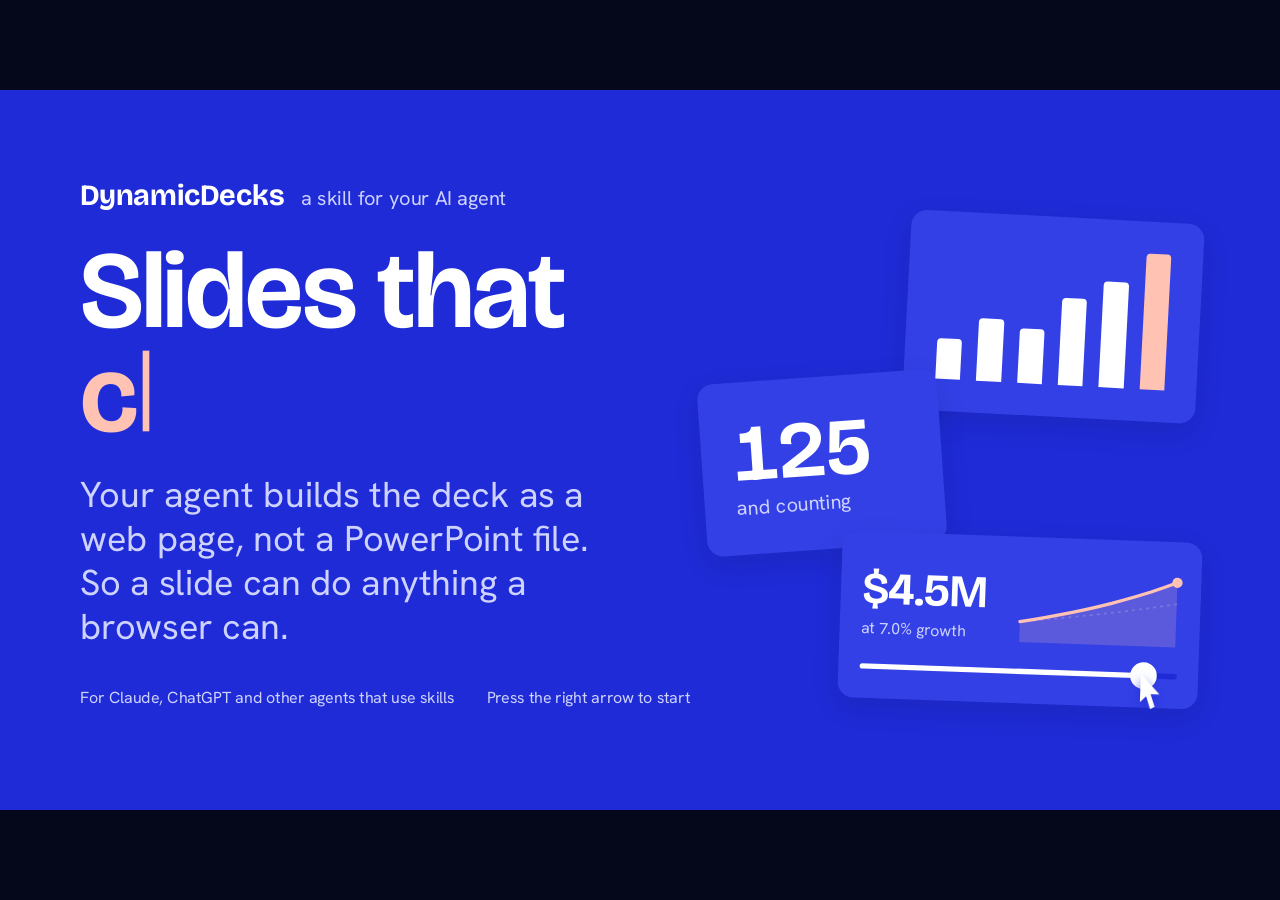
==== commit adc86037: "Carry bullet style from the slide master (1.2, item 3) Every imported theme had the built-in accent " ====
--- a/examples/dynamic-decks-showcase.html
+++ b/examples/dynamic-decks-showcase.html
@@ -564,6 +564,19 @@
   --footer-size: var(--text-xs);
   --footer-label: block;           
   --footer-number: block;          
+  --bullet-char: "";               
+  --bullet-width: var(--space-4);
+  --bullet-height: var(--stroke-base);
+  --bullet-radius: var(--radius-pill);
+  --bullet-top: 0.52em;            
+  --bullet-color: var(--color-accent);
+  --bullet-indent: var(--space-6); 
+  --bullet-2-char: "";
+  --bullet-2-width: var(--space-3);
+  --bullet-2-height: var(--stroke-thin);
+  --bullet-2-radius: var(--radius-pill);
+  --bullet-2-top: 0.52em;
+  --bullet-2-color: var(--color-text-subtle);
   --radius-sm: 6px;
   --radius-md: 14px;
   --radius-lg: 24px;
@@ -687,6 +700,8 @@
   --title-color: var(--color-inverse-text);
   --eyebrow-color: var(--color-inverse-accent);
   --footer-color: var(--color-inverse-muted);
+  --bullet-color: var(--color-inverse-accent);
+  --bullet-2-color: var(--color-inverse-muted);
 }
 .slide[data-tone="surface"] { --color-bg: var(--color-surface); --color-surface: var(--color-surface-2); }
 .slide[data-tone="accent-soft"] { --color-bg: var(--color-accent-soft); --color-surface: var(--color-bg); }
@@ -819,15 +834,18 @@
   max-width: 44ch;
   text-wrap: pretty;
 }
+:where(.slide) ul:not([class]) > li { padding-left: var(--bullet-indent, var(--space-6)); }
 :where(.slide) ul:not([class]) > li::before {
-  content: "";
+  content: var(--bullet-char, "");
   position: absolute;
   left: 0;
-  top: 0.52em;
-  width: var(--space-4);
-  height: var(--stroke-base);
-  border-radius: var(--radius-pill);
-  background: var(--color-accent);
+  top: var(--bullet-top, 0.52em);
+  width: var(--bullet-width, var(--space-4));
+  height: var(--bullet-height, var(--stroke-base));
+  border-radius: var(--bullet-radius, var(--radius-pill));
+  background: var(--bullet-color, var(--color-accent));
+  color: var(--bullet-color, var(--color-accent));
+  white-space: nowrap;
 }
 :where(.slide) ol:not([class]) { counter-reset: deck-ol; }
 :where(.slide) ol:not([class]) > li { counter-increment: deck-ol; }
@@ -848,7 +866,15 @@
   color: var(--color-text-muted);
 }
 :where(.slide) li > ul:not([class]) > li { padding-left: var(--space-5); }
-:where(.slide) li > ul:not([class]) > li::before { width: var(--space-3); height: var(--stroke-thin); background: var(--color-text-subtle); }
+:where(.slide) li > ul:not([class]) > li::before {
+  content: var(--bullet-2-char, "");
+  top: var(--bullet-2-top, 0.52em);
+  width: var(--bullet-2-width, var(--space-3));
+  height: var(--bullet-2-height, var(--stroke-thin));
+  border-radius: var(--bullet-2-radius, var(--radius-pill));
+  background: var(--bullet-2-color, var(--color-text-subtle));
+  color: var(--bullet-2-color, var(--color-text-subtle));
+}
 .slide[data-layout="title"] { justify-content: var(--hero-justify, flex-end); padding-bottom: var(--hero-bottom, var(--space-7)); }
 .slide[data-layout="title"] .slide-eyebrow { font-size: var(--text-md); margin-bottom: var(--space-4); }
 .slide[data-layout="title"] .slide-title {
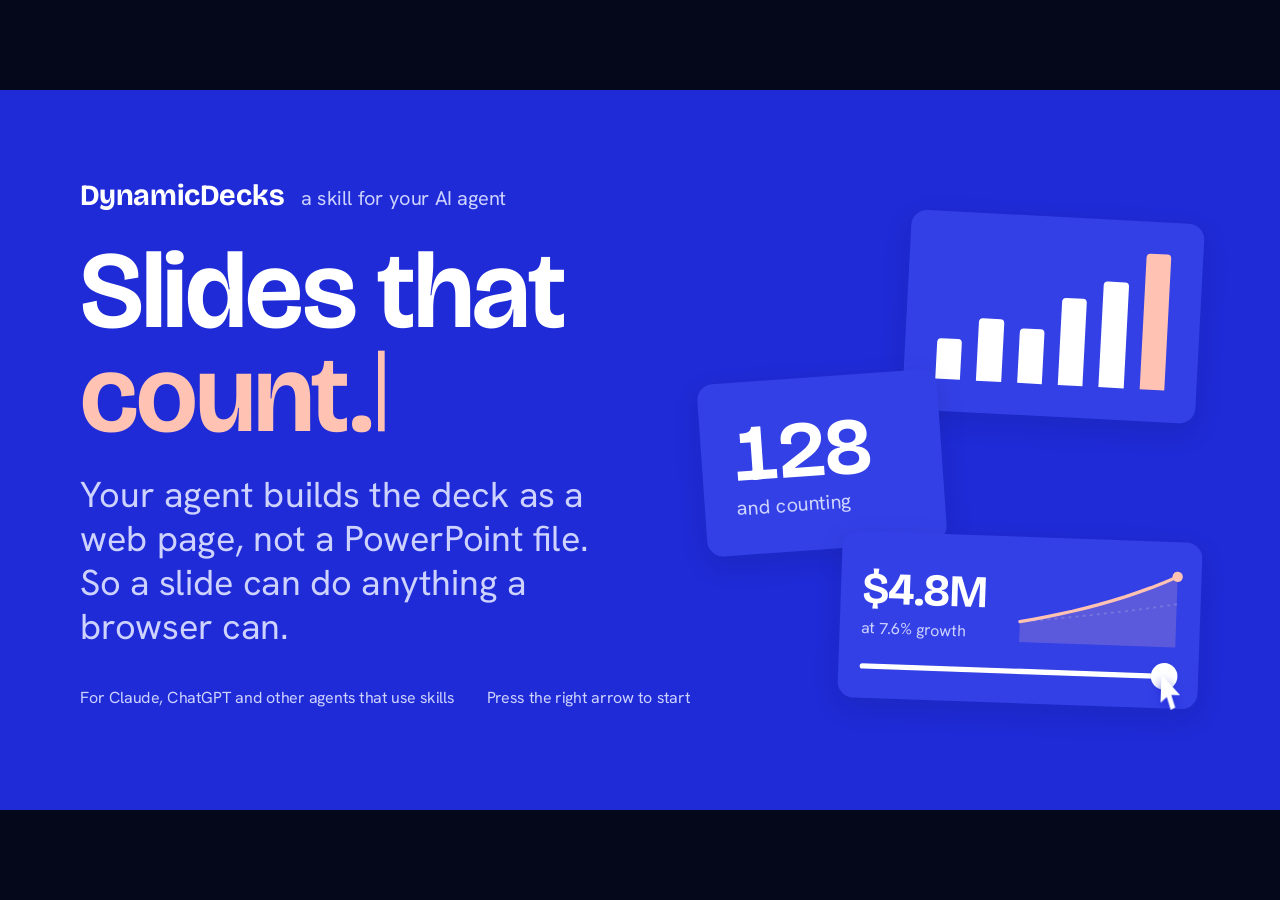
==== commit 9d113dd5: "Turn the template's other layouts into named backgrounds (1.2, item 5) Only the content, title, sect" ====
--- a/examples/dynamic-decks-showcase.html
+++ b/examples/dynamic-decks-showcase.html
@@ -552,6 +552,7 @@
   --hero-bottom: 96px;             
   --section-number-gap: auto;      
   --title-gap: 52px;
+  --column-gap: var(--space-7);    
   --title-size: 72px;
   --title-weight: 650;
   --title-color: var(--color-text);
@@ -920,7 +921,7 @@
 .slide[data-layout="two-column"] .slide-body {
   display: grid;
   grid-template-columns: 1fr 1fr;
-  gap: var(--space-7);
+  gap: var(--column-gap, var(--space-7));
   align-items: start;
 }
 .slide[data-layout="two-column"][data-split="2-1"] .slide-body { grid-template-columns: 2fr 1fr; }
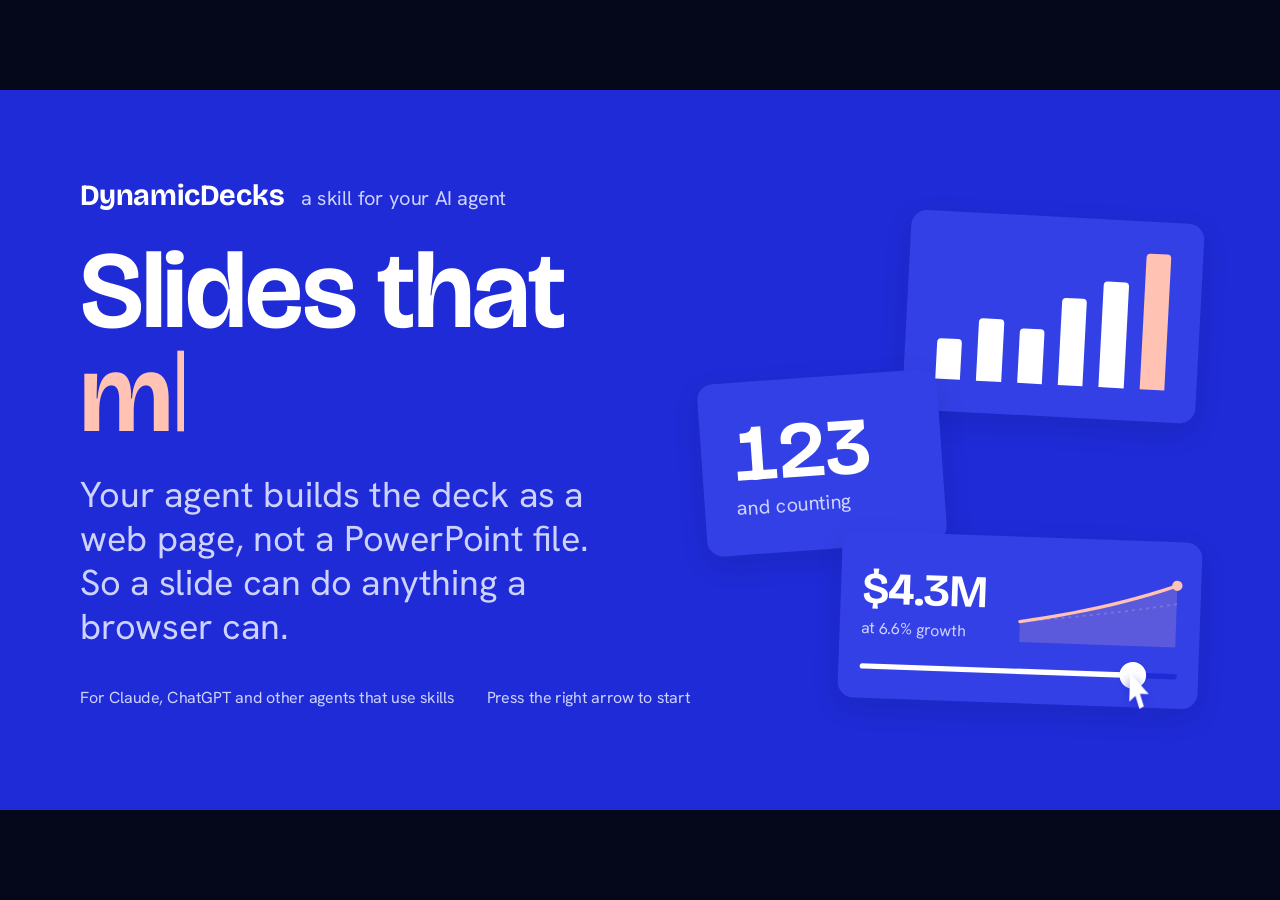
==== commit 188cf36a: "Version 1.2.0: changelog, README and contributor notes Bumps the version, records what 1.2 carries f" ====
--- a/examples/dynamic-decks-showcase.html
+++ b/examples/dynamic-decks-showcase.html
@@ -4,13 +4,13 @@
 <meta charset="utf-8">
 <meta name="viewport" content="width=device-width, initial-scale=1">
 <title>DynamicDecks</title>
-<meta name="generator" content="DynamicDecks 1.1.0">
+<meta name="generator" content="DynamicDecks 1.2.0">
 <meta name="deck:footer" content="DynamicDecks">
 <meta name="deck:theme" content="default">
 <meta name="deck:variant" content="light">
 <meta name="deck:icons" content="lucide">
 <link rel="icon" href="data:,">
-<!-- Built with DynamicDecks 1.1.0. Engine and layouts: MIT License, Copyright (c) 2026 The DynamicDecks authors. The slides are the work of the deck's author. -->
+<!-- Built with DynamicDecks 1.2.0. Engine and layouts: MIT License, Copyright (c) 2026 The DynamicDecks authors. The slides are the work of the deck's author. -->
 <!-- Icons: Lucide (lucide.dev), ISC License, Copyright (c) Lucide Icons and Contributors -->
 <!-- Fonts: Bricolage Grotesque, Hanken Grotesk, JetBrains Mono. SIL Open Font License 1.1 (see fonts/OFL.txt). Free to embed and share. -->
 <!-- deck:engine-css --><style id="deck-engine-css">
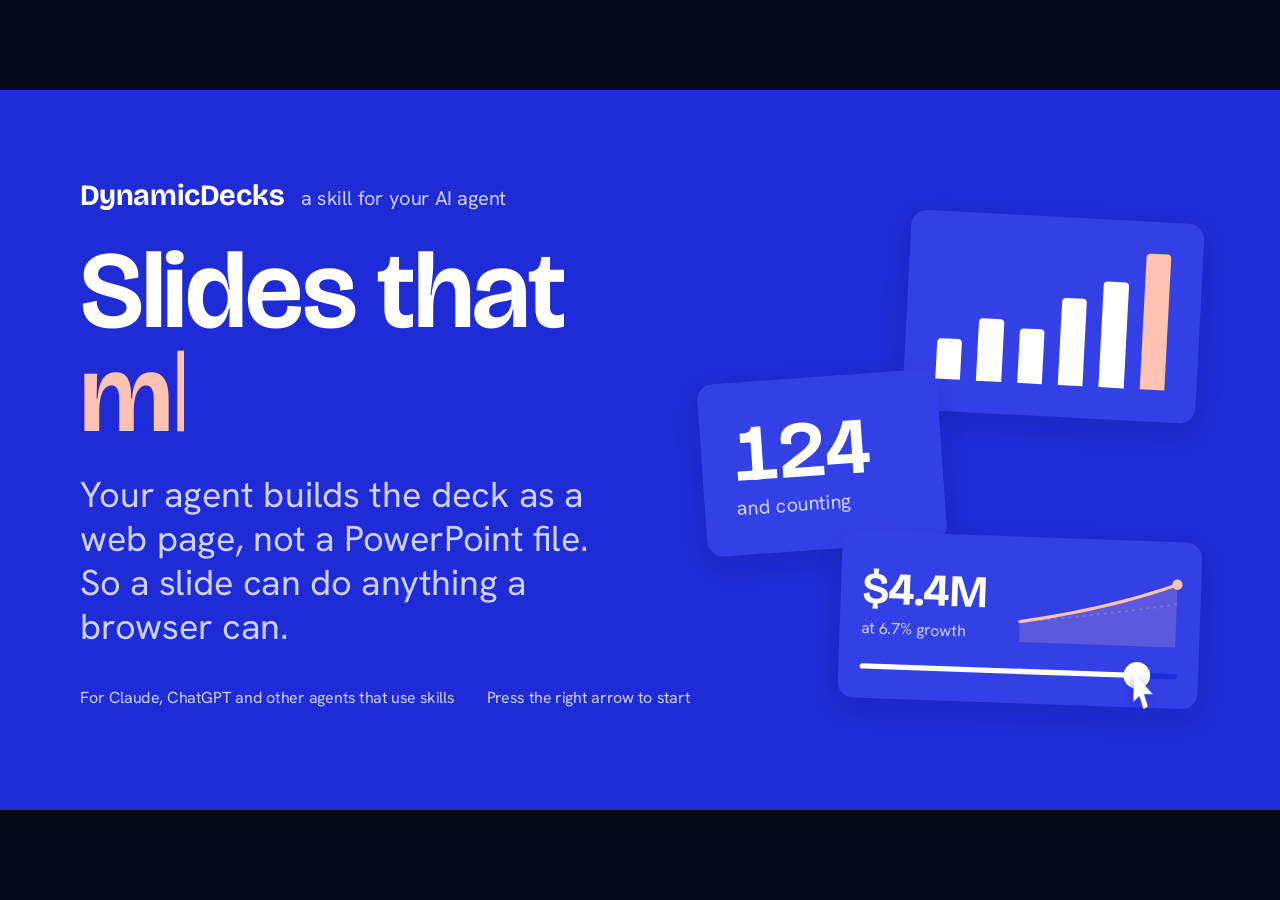
==== commit 41b72a96: "Version 1.3.0: changelog and documentation Documents double-size, lossless background pictures and t" ====
--- a/examples/dynamic-decks-showcase.html
+++ b/examples/dynamic-decks-showcase.html
@@ -4,13 +4,13 @@
 <meta charset="utf-8">
 <meta name="viewport" content="width=device-width, initial-scale=1">
 <title>DynamicDecks</title>
-<meta name="generator" content="DynamicDecks 1.2.0">
+<meta name="generator" content="DynamicDecks 1.3.0">
 <meta name="deck:footer" content="DynamicDecks">
 <meta name="deck:theme" content="default">
 <meta name="deck:variant" content="light">
 <meta name="deck:icons" content="lucide">
 <link rel="icon" href="data:,">
-<!-- Built with DynamicDecks 1.2.0. Engine and layouts: MIT License, Copyright (c) 2026 The DynamicDecks authors. The slides are the work of the deck's author. -->
+<!-- Built with DynamicDecks 1.3.0. Engine and layouts: MIT License, Copyright (c) 2026 The DynamicDecks authors. The slides are the work of the deck's author. -->
 <!-- Icons: Lucide (lucide.dev), ISC License, Copyright (c) Lucide Icons and Contributors -->
 <!-- Fonts: Bricolage Grotesque, Hanken Grotesk, JetBrains Mono. SIL Open Font License 1.1 (see fonts/OFL.txt). Free to embed and share. -->
 <!-- deck:engine-css --><style id="deck-engine-css">
@@ -557,6 +557,9 @@
   --title-weight: 650;
   --title-color: var(--color-text);
   --title-measure: 30ch;
+  --title-min: auto;               
+  --title-anchor: normal;          
+  --title-max: none;               
   --title-align: start;            
   --hero-justify: flex-end;        
   --eyebrow-color: var(--color-accent);
@@ -727,6 +730,15 @@
   letter-spacing: var(--tracking-display);
   color: var(--title-color);
   text-wrap: balance;
+  min-height: var(--title-min, auto);
+  align-content: var(--title-anchor, normal);
+  flex-shrink: 0;
+}
+.slide-eyebrow + .slide-title { min-height: max(0px, calc(var(--title-min, auto) - var(--text-sm) * var(--leading-snug) - var(--space-2))); }
+.slide:where([data-layout="title"], [data-layout="section"], [data-layout="closing"], [data-layout="full-bleed"]) {
+  --title-min: auto;
+  --title-anchor: normal;
+  --title-max: none;
 }
 .slide-subtitle {
   margin: var(--space-3) 0 0;
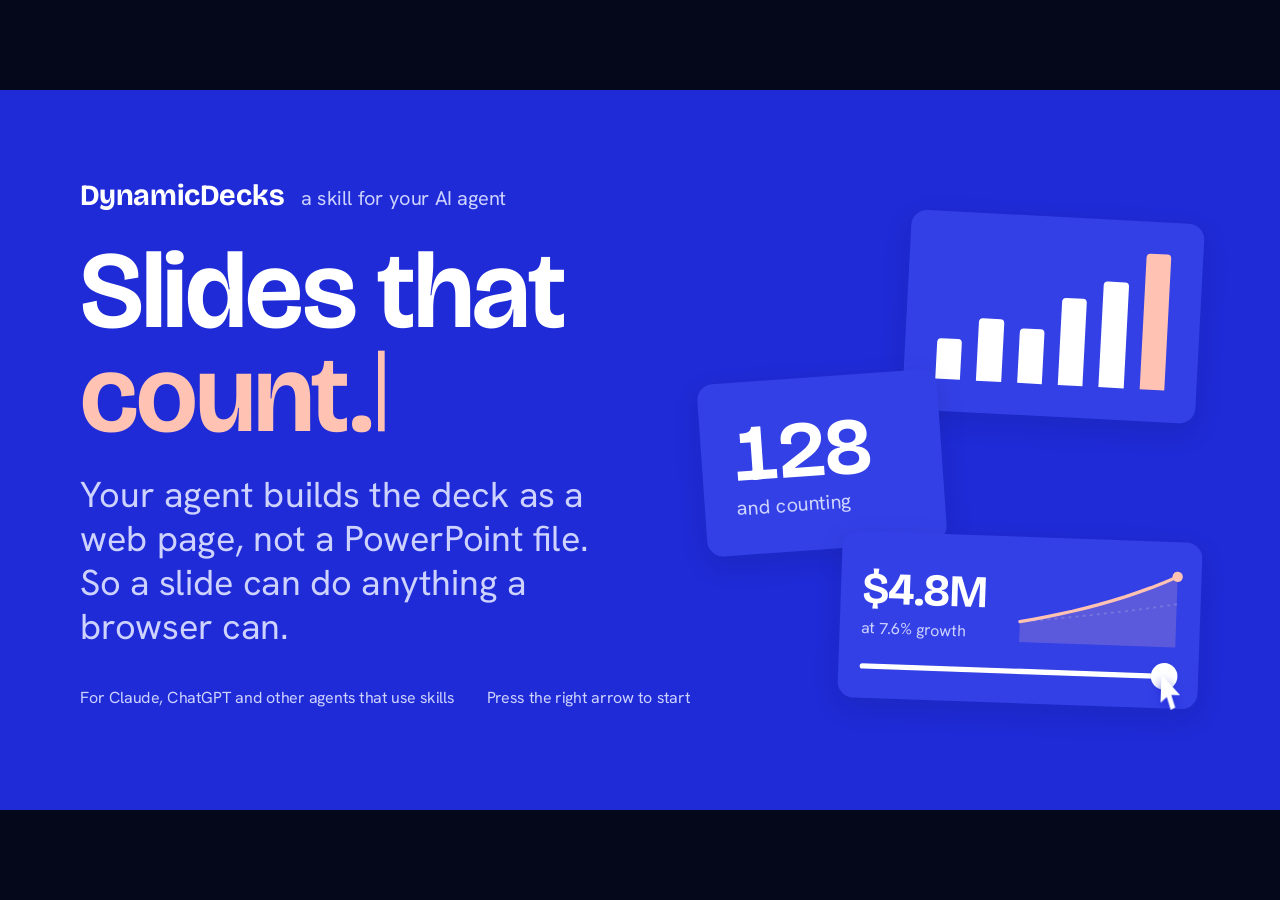
==== commit b3e4921a: "Version 1.4.0: compare before writing slides, and re-import instead of patching The skill's instruct" ====
--- a/examples/dynamic-decks-showcase.html
+++ b/examples/dynamic-decks-showcase.html
@@ -4,13 +4,13 @@
 <meta charset="utf-8">
 <meta name="viewport" content="width=device-width, initial-scale=1">
 <title>DynamicDecks</title>
-<meta name="generator" content="DynamicDecks 1.3.0">
+<meta name="generator" content="DynamicDecks 1.4.0">
 <meta name="deck:footer" content="DynamicDecks">
 <meta name="deck:theme" content="default">
 <meta name="deck:variant" content="light">
 <meta name="deck:icons" content="lucide">
 <link rel="icon" href="data:,">
-<!-- Built with DynamicDecks 1.3.0. Engine and layouts: MIT License, Copyright (c) 2026 The DynamicDecks authors. The slides are the work of the deck's author. -->
+<!-- Built with DynamicDecks 1.4.0. Engine and layouts: MIT License, Copyright (c) 2026 The DynamicDecks authors. The slides are the work of the deck's author. -->
 <!-- Icons: Lucide (lucide.dev), ISC License, Copyright (c) Lucide Icons and Contributors -->
 <!-- Fonts: Bricolage Grotesque, Hanken Grotesk, JetBrains Mono. SIL Open Font License 1.1 (see fonts/OFL.txt). Free to embed and share. -->
 <!-- deck:engine-css --><style id="deck-engine-css">
@@ -553,6 +553,8 @@
   --section-number-gap: auto;      
   --title-gap: 52px;
   --column-gap: var(--space-7);    
+  --card-rule: var(--stroke-base) solid var(--color-text);   
+  --contrast-floor: 3;             
   --title-size: 72px;
   --title-weight: 650;
   --title-color: var(--color-text);
@@ -996,7 +998,7 @@
   flex-direction: column;
   gap: var(--space-3);
   padding-top: var(--space-4);
-  border-top: var(--stroke-base) solid var(--color-text);
+  border-top: var(--card-rule, var(--stroke-base) solid var(--color-text));
   min-width: 0;
 }
 .card > .icon { margin-bottom: var(--space-2); color: var(--color-accent); }
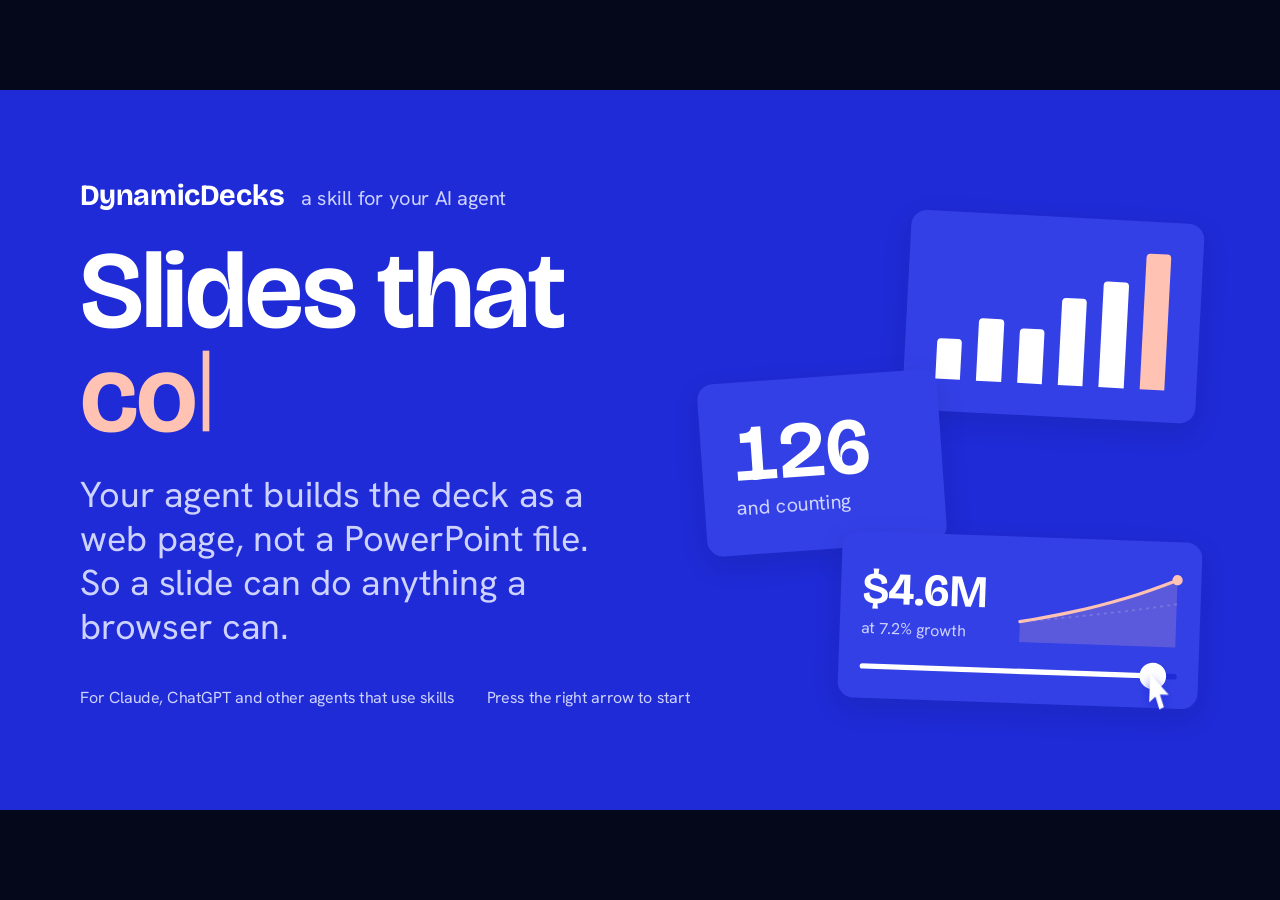
==== commit 2ba62a05: "Turn the progress bar off by default, with L to show or hide it The bar along the bottom of every sl" ====
--- a/examples/dynamic-decks-showcase.html
+++ b/examples/dynamic-decks-showcase.html
@@ -107,7 +107,7 @@
   background: var(--progress-color, var(--color-accent, currentColor));
   transition: transform var(--dur-base, 300ms) var(--ease-out, ease-out);
 }
-.deck[data-progress="off"] .deck-progress,
+.deck:not(.is-progress-on) .deck-progress,
 .deck.is-chrome-hidden .deck-progress,
 html.deck-embed .deck-progress,
 html.deck-rest .deck-progress { display: none; }
@@ -2812,6 +2812,9 @@
   var cur = -1, step = 0;          // logical position
   var shown = -1;                  // slide currently on the stage
   var blanked = false;
+  // The progress bar is off unless the deck asks for it with
+  // data-progress="on"; L shows or hides it while presenting.
+  var progressOn = deckEl.getAttribute('data-progress') === 'on';
   var peer = null;                 // the other window (presenter <-> audience)
   var editOn = false;              // edit mode: pick an element to reference
 
@@ -2952,7 +2955,7 @@
   }
   function sendState() {
     if (isEmbed) return;
-    post(peer, { t: 'state', i: cur, s: step, blank: blanked, variant: root.dataset.variant || '' });
+    post(peer, { t: 'state', i: cur, s: step, blank: blanked, progress: progressOn, variant: root.dataset.variant || '' });
   }
   function setVariant(v, remote) {
     if (!v || v === root.dataset.variant) return;
@@ -2971,6 +2974,15 @@
     if (isMain) root.classList.toggle('deck-blanked', blanked);
     if (isPresenter && pv) pv.status.textContent = blanked ? 'Audience screen is blank' : linkText();
     if (!remote) sendState();
+  }
+  function setProgress(on, remote) {
+    progressOn = !!on;
+    deckEl.classList.toggle('is-progress-on', progressOn);
+    if (!remote) {
+      // The audience sees the bar itself; the presenter window does not.
+      if (isPresenter) toast(progressOn ? 'Progress bar shown on the audience screen' : 'Progress bar hidden');
+      sendState();
+    }
   }
 
   var lastPong = 0, gotState = false;
@@ -2997,6 +3009,7 @@
       if (isPresenter) { lastPong = Date.now(); gotState = true; updateLink(); }
       if (d.variant) setVariant(d.variant, true);
       if (typeof d.blank === 'boolean' && d.blank !== blanked) setBlank(d.blank, true);
+      if (typeof d.progress === 'boolean' && d.progress !== progressOn) setProgress(d.progress, true);
       go(d.i, d.s, { remote: true });
     }
   });
@@ -3075,6 +3088,7 @@
       '<dt><kbd>O</kbd></dt><dd>Overview of all slides</dd>' +
       '<dt><kbd>B</kbd></dt><dd>Blank the screen</dd>' +
       '<dt><kbd>T</kbd></dt><dd>Switch light and dark</dd>' +
+      '<dt><kbd>L</kbd></dt><dd>Show or hide the progress bar</dd>' +
       '<dt><kbd>Home</kbd> <kbd>End</kbd></dt><dd>First and last slide</dd>' +
       '<dt><kbd>12</kbd> <kbd>Enter</kbd></dt><dd>Jump to a slide number</dd>' +
       '<dt><kbd>P</kbd></dt><dd>Print or save as PDF&nbsp;<span class="deck-help-star">*</span></dd>' +
@@ -3089,6 +3103,7 @@
       '<dt><kbd>12</kbd> <kbd>Enter</kbd></dt><dd>Jump to a slide number</dd>' +
       '<dt><kbd>B</kbd></dt><dd>Blank the audience screen</dd>' +
       '<dt><kbd>T</kbd></dt><dd>Switch light and dark</dd>' +
+      '<dt><kbd>L</kbd></dt><dd>Show or hide the audience progress bar</dd>' +
       '<dt><kbd>F</kbd></dt><dd>Full screen for this window</dd>' +
       '<dt><kbd>?</kbd> <kbd>H</kbd></dt><dd>Show or hide this panel</dd>';
     help.innerHTML =
@@ -3396,6 +3411,7 @@
       case 'f': case 'F': toggleFullscreen(); break;
       case 'b': case 'B': case '.': setBlank(!blanked); break;
       case 't': case 'T': cycleVariant(); break;
+      case 'l': case 'L': setProgress(!progressOn); break;
       case 's': case 'S': if (isMain) openPresenter(); else done = false; break;
       case 'n': case 'N':
         if (isMain) { root.classList.toggle('deck-show-notes'); updateNotesOverlay(); } else done = false;
@@ -3810,6 +3826,7 @@
   chrome.appendChild(el('div', 'deck-progress-bar'));
   chrome.setAttribute('aria-hidden', 'true');
   deckEl.appendChild(chrome);
+  deckEl.classList.toggle('is-progress-on', progressOn);
 
   fit();
   if (isPresenter) {
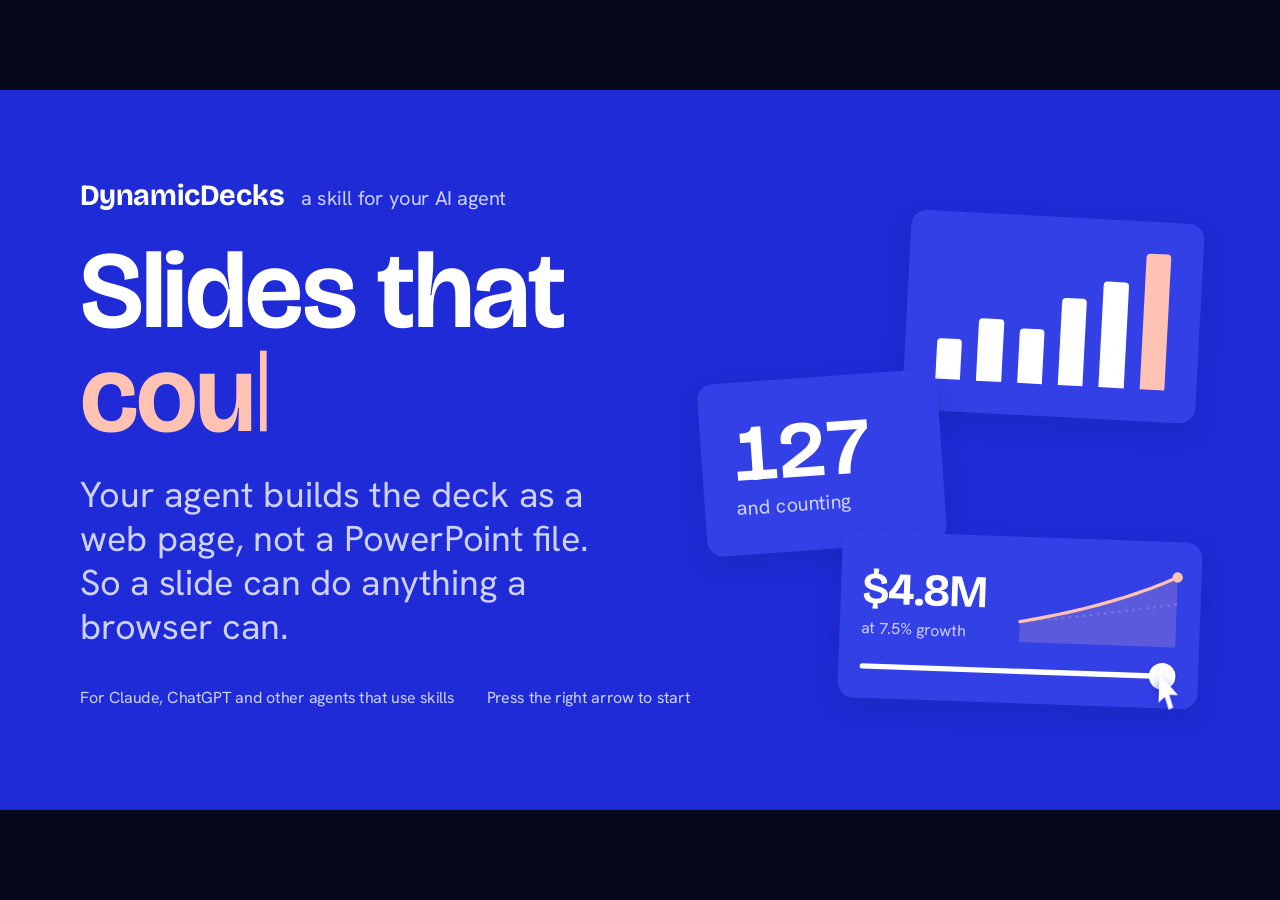
==== commit bf4bbb1d: "Version 1.5.0 Co-Authored-By: Claude Opus 5.5 <noreply@anthropic.com> Claude-Session: https://claude" ====
--- a/examples/dynamic-decks-showcase.html
+++ b/examples/dynamic-decks-showcase.html
@@ -4,13 +4,13 @@
 <meta charset="utf-8">
 <meta name="viewport" content="width=device-width, initial-scale=1">
 <title>DynamicDecks</title>
-<meta name="generator" content="DynamicDecks 1.4.0">
+<meta name="generator" content="DynamicDecks 1.5.0">
 <meta name="deck:footer" content="DynamicDecks">
 <meta name="deck:theme" content="default">
 <meta name="deck:variant" content="light">
 <meta name="deck:icons" content="lucide">
 <link rel="icon" href="data:,">
-<!-- Built with DynamicDecks 1.4.0. Engine and layouts: MIT License, Copyright (c) 2026 The DynamicDecks authors. The slides are the work of the deck's author. -->
+<!-- Built with DynamicDecks 1.5.0. Engine and layouts: MIT License, Copyright (c) 2026 The DynamicDecks authors. The slides are the work of the deck's author. -->
 <!-- Icons: Lucide (lucide.dev), ISC License, Copyright (c) Lucide Icons and Contributors -->
 <!-- Fonts: Bricolage Grotesque, Hanken Grotesk, JetBrains Mono. SIL Open Font License 1.1 (see fonts/OFL.txt). Free to embed and share. -->
 <!-- deck:engine-css --><style id="deck-engine-css">
